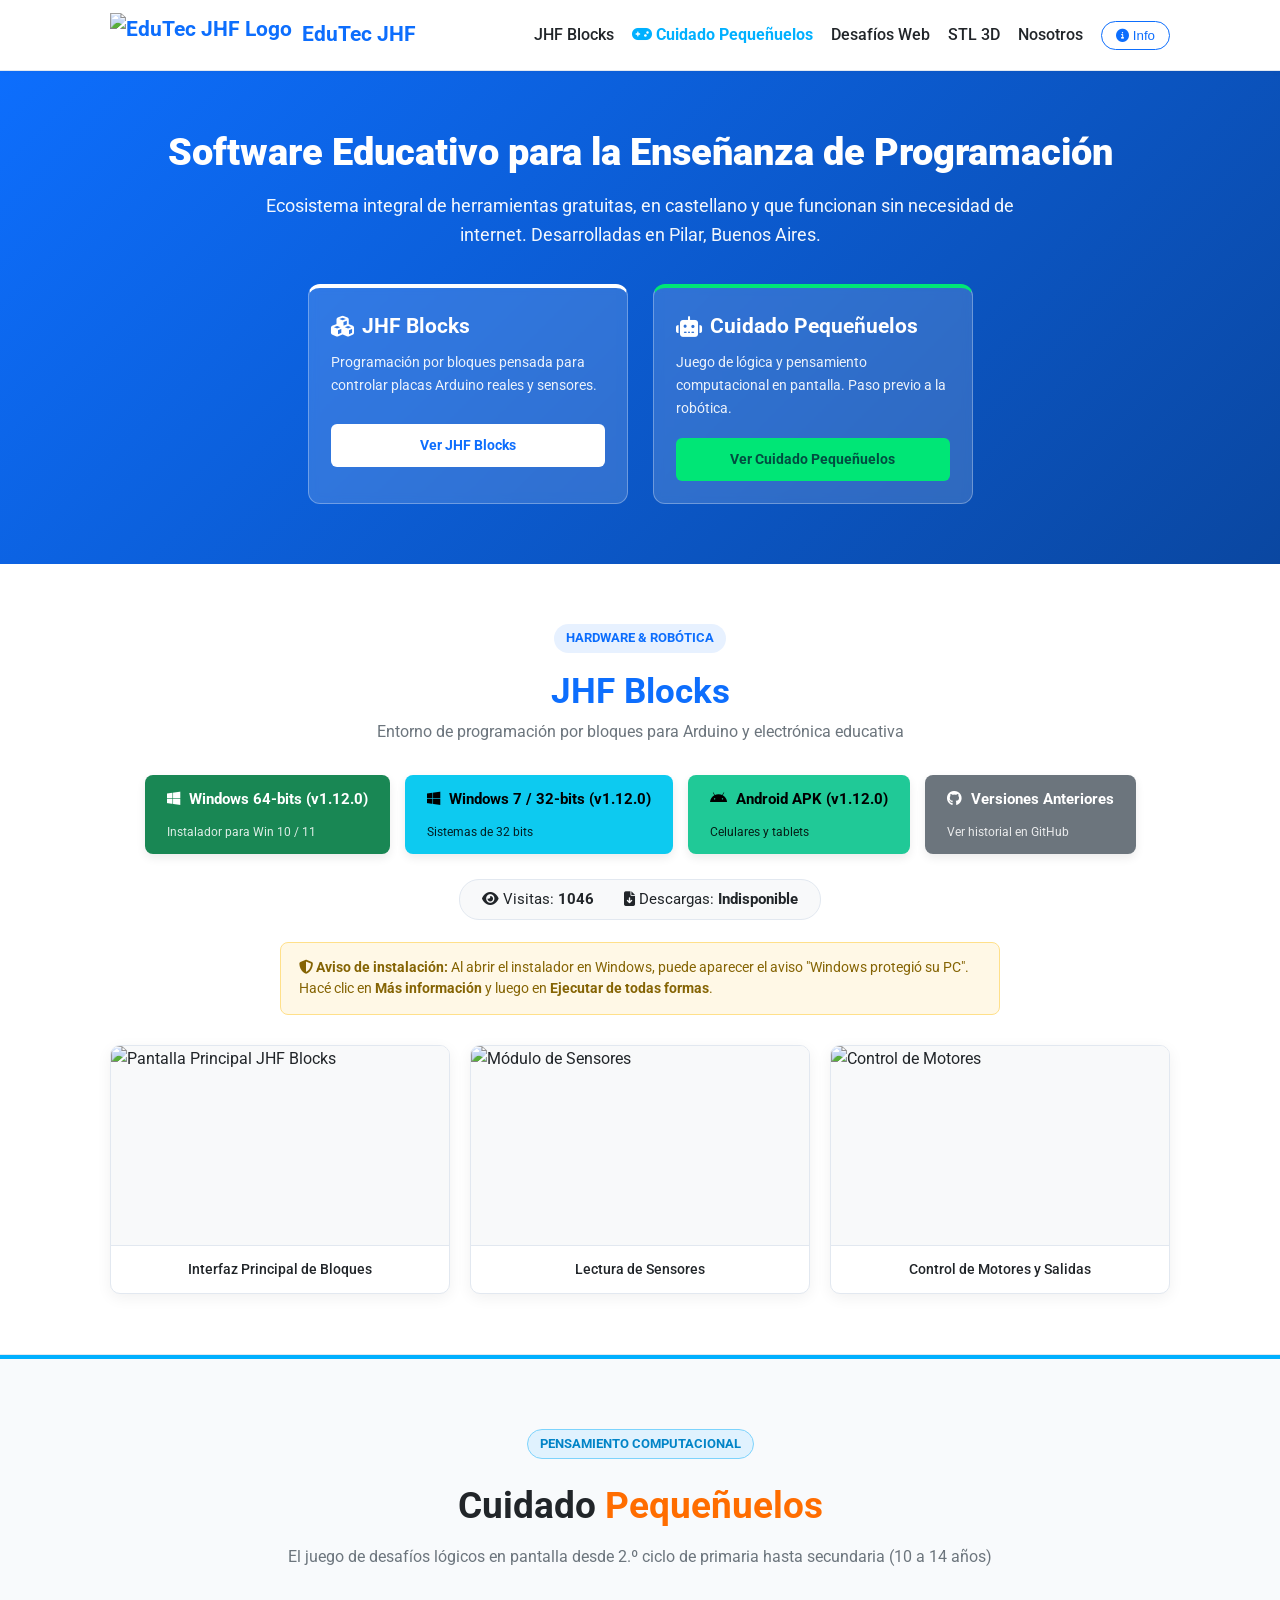
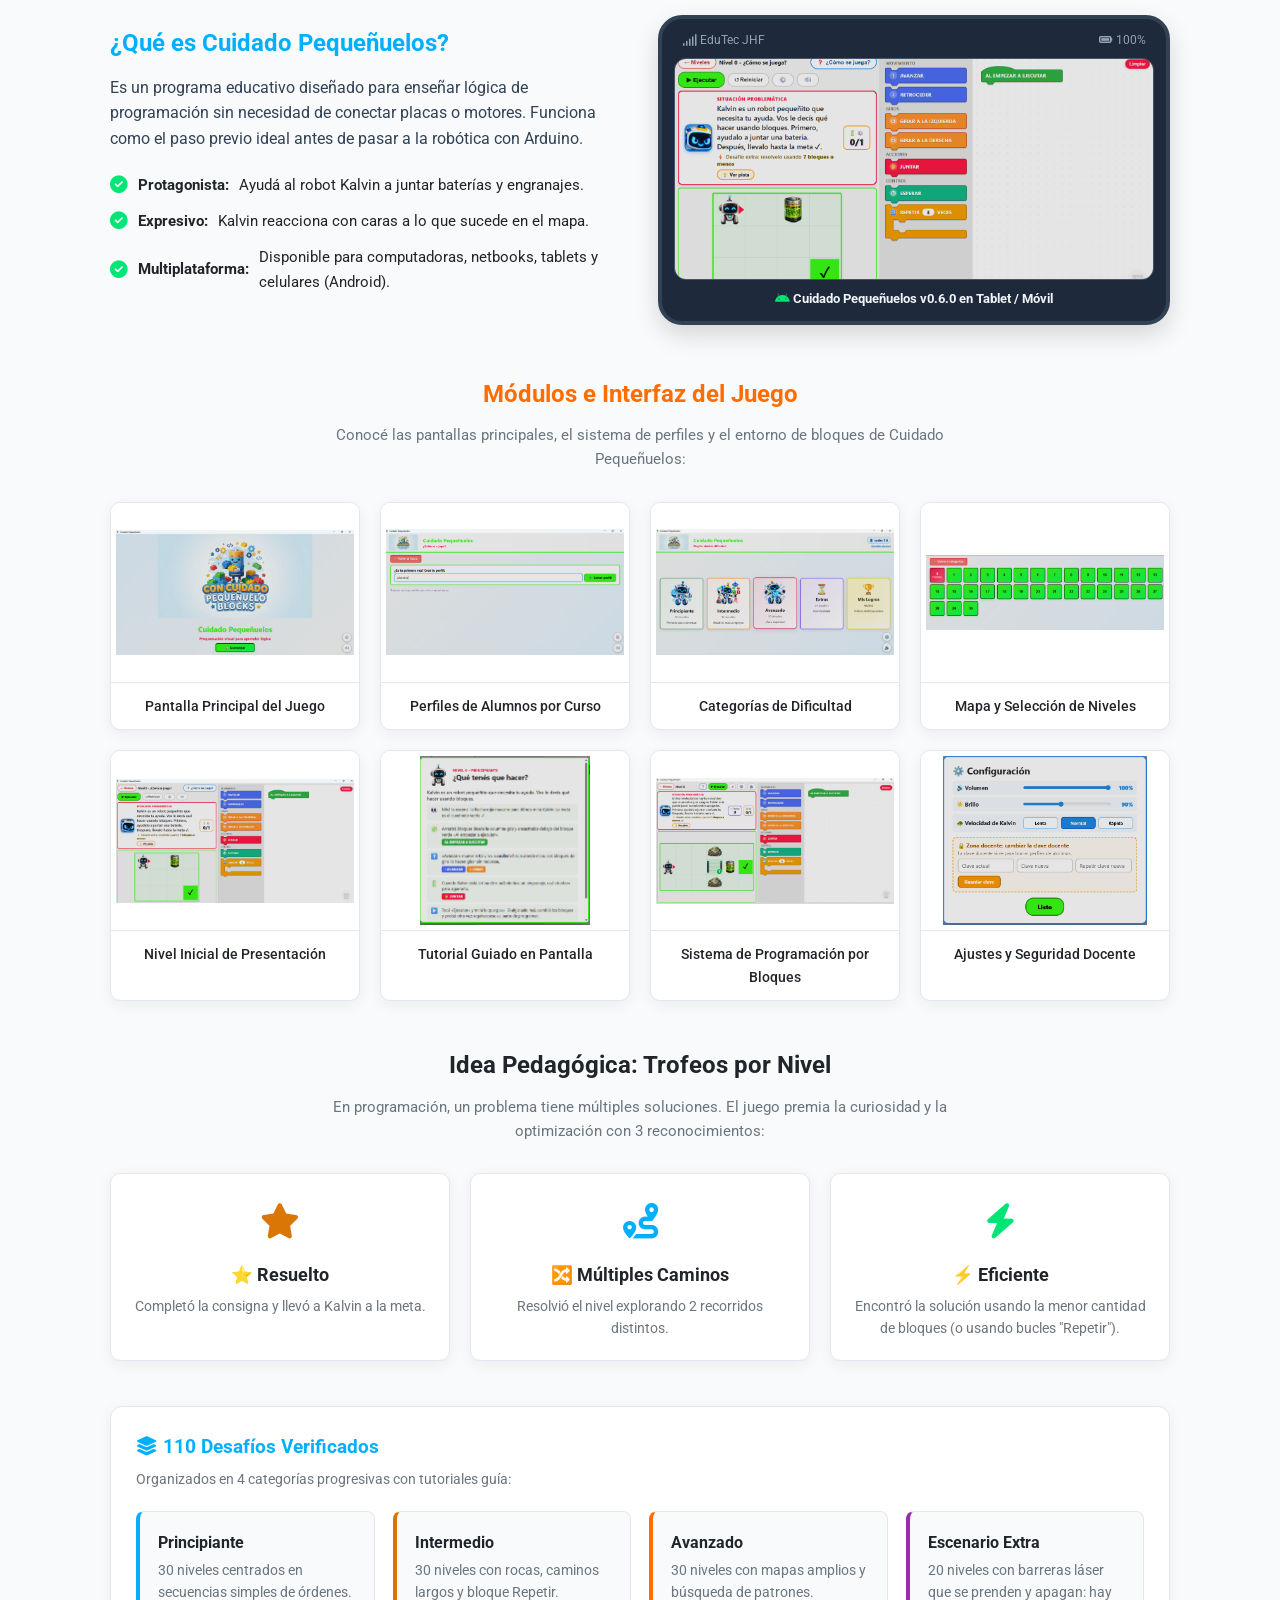
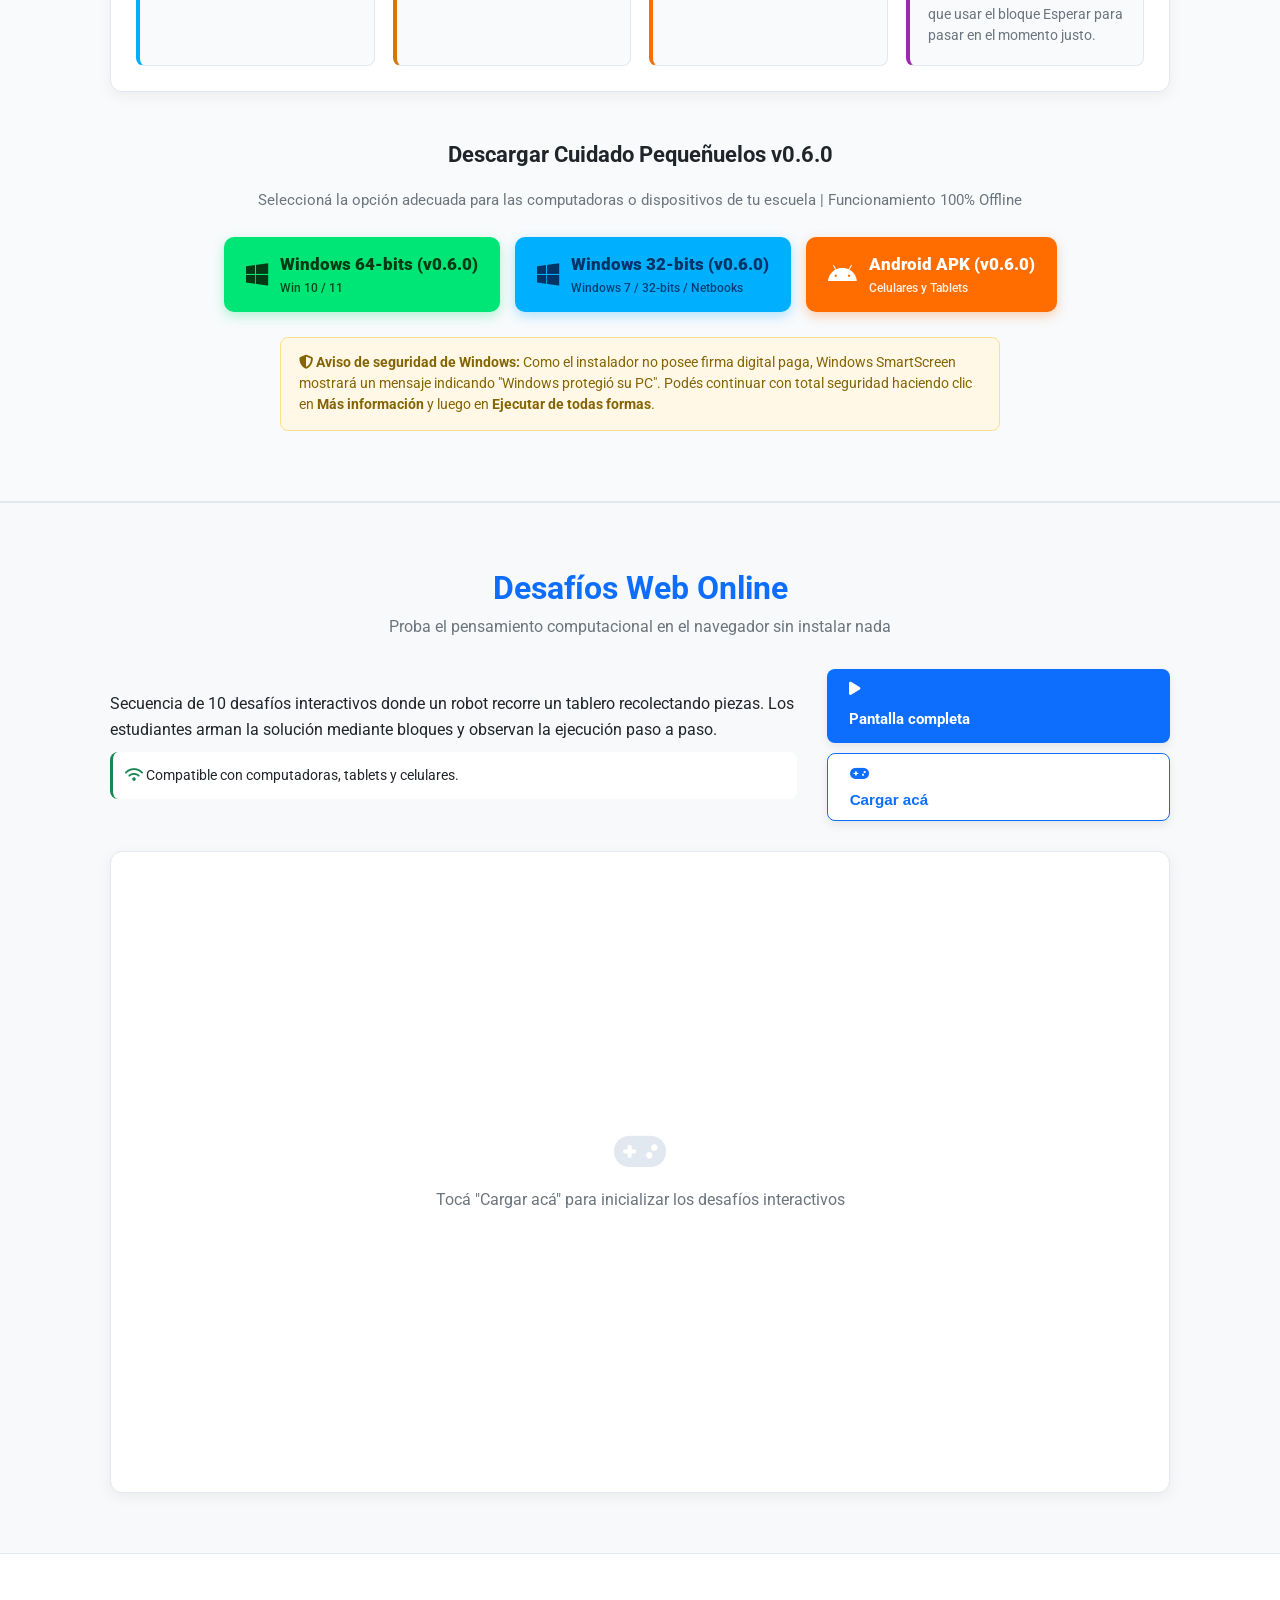
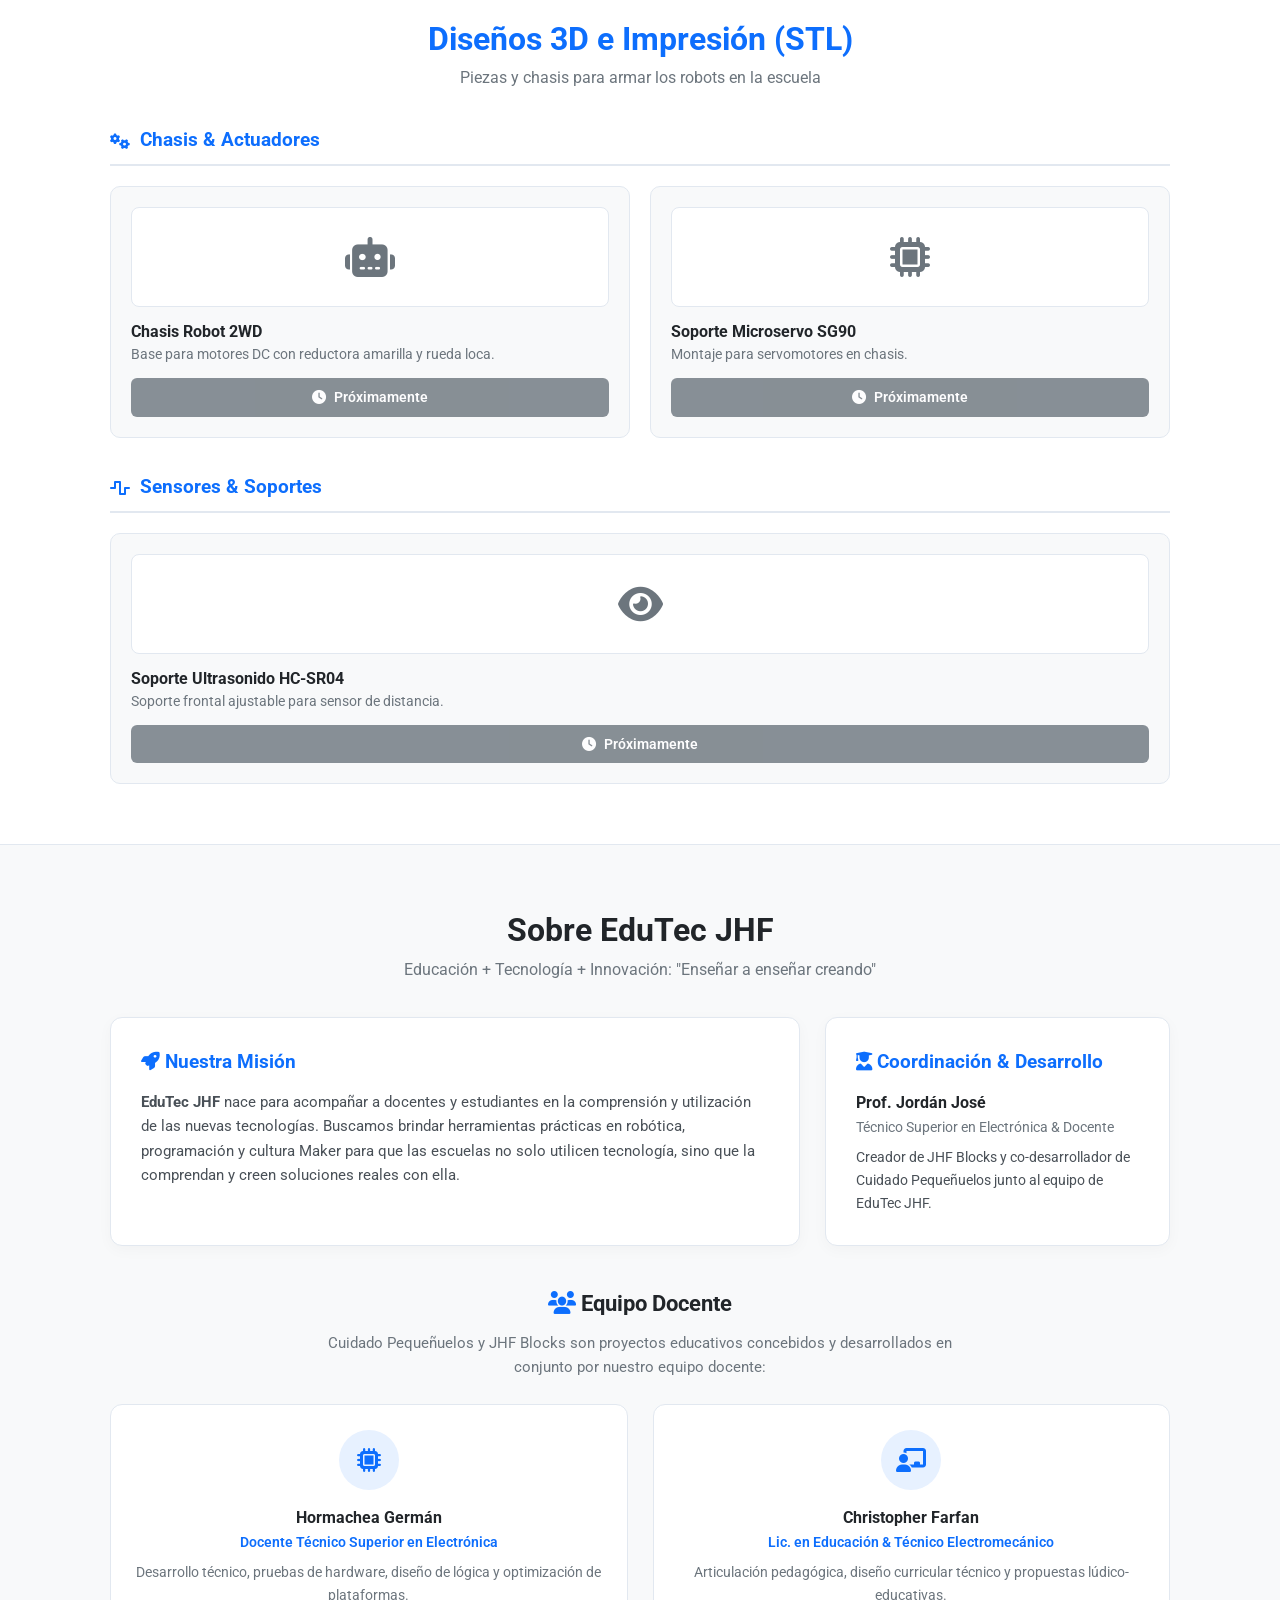
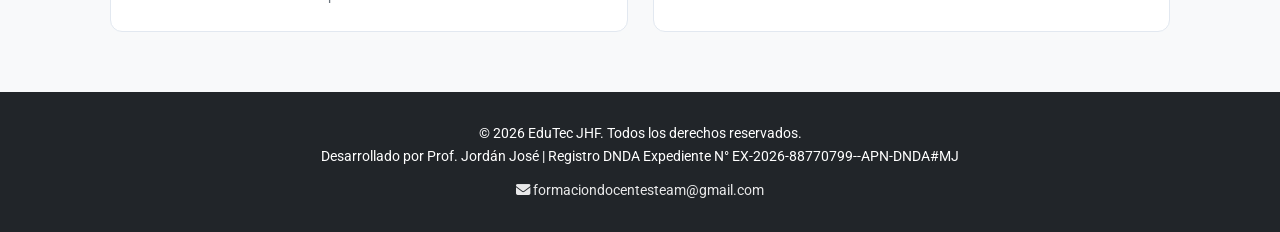
==== index.html @ d684fdf1 "index.html" ====
<!DOCTYPE html>
<html lang="es">
<head>
  <meta charset="UTF-8">
  <meta name="viewport" content="width=device-width, initial-scale=1.0">
  <title>EduTec JHF - Software Educativo | JHF Blocks & Cuidado Pequeñuelos</title>
  <meta name="description" content="Entorno de software educativo para escuelas: JHF Blocks para robótica con Arduino y Cuidado Pequeñuelos para pensamiento computacional.">

  <!-- Configuración Open Graph -->
  <meta property="og:type" content="website">
  <meta property="og:title" content="EduTec JHF - Software Educativo y Robótica">
  <meta property="og:description" content="Descargá JHF Blocks y Cuidado Pequeñuelos. Soluciones gratuitas en castellano para aprender programación y robótica sin internet.">
  <meta property="og:image" content="PANTALA_INICIO_PEQUEÑUELOS.png">
  <meta property="og:url" content="https://edutecjhf.github.io/jhf-blocks-web/">
  <meta property="og:site_name" content="EduTec JHF">
  <meta property="og:locale" content="es_AR">
  <meta name="twitter:card" content="summary_large_image">
  <link rel="icon" href="logo.png" type="image/png">
  
  <!-- FontAwesome & Google Fonts -->
  <link rel="stylesheet" href="https://cdnjs.cloudflare.com/ajax/libs/font-awesome/6.4.0/css/all.min.css">
  <link href="https://fonts.googleapis.com/css2?family=Roboto:wght@300;400;500;700;900&display=swap" rel="stylesheet">

  <style>
    /* VARIABLES & RESET GENERAL */
    :root {
      --primary: #0d6efd;
      --primary-dark: #0a58ca;
      --secondary: #6c757d;
      --success: #198754;
      --dark: #212529;
      --light: #f8f9fa;
      --white: #ffffff;
      --border: #e2e8f0;
      --shadow: 0 4px 15px rgba(0, 0, 0, 0.06);

      /* Identidad Cuidado Pequeñuelos (Paleta Flúor) */
      --cp-bg: #f8fafc;
      --cp-green-fluor: #00E676; /* Verde Flúor */
      --cp-blue-fluor: #00B0FF;  /* Azul Flúor */
      --cp-orange-fluor: #FF6D00;/* Naranja Flúor */
      --cp-purple-fluor: #9C27B0;/* Violeta/Púrpura Flúor */
      --cp-gold: #d97706;
    }

    * {
      box-sizing: border-box;
      margin: 0;
      padding: 0;
    }

    html, body {
      overflow-x: hidden;
      width: 100%;
    }

    html {
      scroll-behavior: smooth;
    }

    body {
      font-family: 'Roboto', sans-serif;
      line-height: 1.6;
      color: var(--dark);
      background-color: var(--light);
    }

    a {
      text-decoration: none;
      color: inherit;
    }

    .container {
      max-width: 1100px;
      margin: 0 auto;
      padding: 0 20px;
      width: 100%;
    }

    /* HEADER & NAVBAR RESPONSIVO */
    header {
      background-color: var(--white);
      border-bottom: 1px solid var(--border);
      position: sticky;
      top: 0;
      z-index: 1000;
      box-shadow: 0 2px 5px rgba(0,0,0,0.03);
    }

    nav {
      display: flex;
      justify-content: space-between;
      align-items: center;
      min-height: 70px;
      padding: 10px 0;
      position: relative;
    }

    .logo {
      display: flex;
      align-items: center;
      gap: 10px;
      font-size: 1.3rem;
      font-weight: 700;
      color: var(--primary);
    }

    .logo img {
      height: 44px;
      width: auto;
      object-fit: contain;
    }

    .menu-toggle {
      display: none;
      background: transparent;
      border: none;
      font-size: 1.6rem;
      color: var(--dark);
      cursor: pointer;
    }

    .nav-links {
      display: flex;
      gap: 18px;
      align-items: center;
      list-style: none;
    }

    .nav-links a {
      font-weight: 500;
      color: var(--dark);
      transition: color 0.2s;
    }

    .nav-links a:hover {
      color: var(--primary);
    }

    .btn-nav-cp {
      color: #00B0FF !important;
      font-weight: 700 !important;
    }

    .btn-about {
      background: transparent;
      border: 1px solid var(--primary);
      color: var(--primary);
      padding: 6px 14px;
      border-radius: 20px;
      cursor: pointer;
      font-weight: 500;
      transition: all 0.2s;
    }

    .btn-about:hover {
      background: var(--primary);
      color: var(--white);
    }

    @media (max-width: 850px) {
      .menu-toggle {
        display: block;
      }

      .nav-links {
        display: none;
        flex-direction: column;
        position: absolute;
        top: 100%;
        left: 0;
        width: 100%;
        background: var(--white);
        border-bottom: 1px solid var(--border);
        padding: 20px;
        gap: 15px;
        box-shadow: 0 10px 15px rgba(0,0,0,0.05);
      }

      .nav-links.active {
        display: flex;
      }
    }

    /* HERO GENERAL EDUTEC JHF */
    .hero-edutec {
      background: linear-gradient(135deg, #0d6efd 0%, #0a47a1 100%);
      color: var(--white);
      padding: 50px 0 60px 0;
      text-align: center;
    }

    .hero-edutec h1 {
      font-size: 2.4rem;
      margin-bottom: 10px;
      font-weight: 900;
    }

    .hero-edutec p.subtitle {
      font-size: 1.1rem;
      max-width: 750px;
      margin: 0 auto 35px auto;
      opacity: 0.95;
    }

    .program-cards-selector {
      display: flex;
      justify-content: center;
      gap: 25px;
      flex-wrap: wrap;
    }

    .selector-card {
      background: rgba(255, 255, 255, 0.15);
      backdrop-filter: blur(5px);
      border: 1px solid rgba(255, 255, 255, 0.3);
      border-radius: 12px;
      padding: 22px;
      width: 320px;
      max-width: 100%;
      text-align: left;
      transition: transform 0.2s, background-color 0.2s;
    }

    .selector-card:hover {
      transform: translateY(-4px);
      background: rgba(255, 255, 255, 0.22);
    }

    .selector-card.jhf {
      border-top: 4px solid var(--white);
    }

    .selector-card.cp {
      border-top: 4px solid var(--cp-green-fluor);
    }

    .selector-card h3 {
      font-size: 1.3rem;
      margin-bottom: 8px;
      display: flex;
      align-items: center;
      gap: 8px;
      color: var(--white);
    }

    .selector-card p {
      font-size: 0.9rem;
      opacity: 0.9;
      margin-bottom: 18px;
      min-height: 55px;
    }

    .btn-select {
      display: inline-block;
      width: 100%;
      text-align: center;
      padding: 10px 0;
      border-radius: 6px;
      font-weight: 700;
      font-size: 0.9rem;
    }

    .btn-select.jhf {
      background-color: var(--white);
      color: var(--primary);
    }

    .btn-select.cp {
      background-color: var(--cp-green-fluor);
      color: #004d40;
    }

    /* SECCION JHF BLOCKS */
    .section-jhf {
      padding: 60px 0;
      background: var(--white);
      border-bottom: 1px solid var(--border);
    }

    .brand-badge {
      display: inline-block;
      padding: 4px 12px;
      border-radius: 15px;
      font-size: 0.8rem;
      font-weight: 700;
      text-transform: uppercase;
      margin-bottom: 10px;
    }

    .brand-badge.jhf {
      background-color: #e7f1ff;
      color: var(--primary);
    }

    .brand-badge.cp {
      background-color: #E0F2FE;
      color: #0284C7;
      border: 1px solid #7DD3FC;
    }

    .downloads-container {
      display: flex;
      justify-content: center;
      gap: 15px;
      flex-wrap: wrap;
      margin: 25px 0;
    }

    .btn-download {
      display: inline-flex;
      align-items: flex-start;
      gap: 10px;
      padding: 12px 22px;
      border-radius: 8px;
      font-size: 0.95rem;
      font-weight: 700;
      cursor: pointer;
      box-shadow: 0 4px 10px rgba(0,0,0,0.08);
      transition: transform 0.2s, box-shadow 0.2s;
      flex-direction: column;
      text-align: left;
    }

    .btn-download:hover {
      transform: translateY(-2px);
      box-shadow: 0 6px 15px rgba(0,0,0,0.15);
    }

    .btn-installer-64 { background-color: #198754; color: var(--white); }
    .btn-installer-32 { background-color: #0dcaf0; color: #000; }
    .btn-android { background-color: #20c997; color: #000; }
    .btn-versions { background-color: #6c757d; color: var(--white); }

    .btn-download > span:first-child {
      display: inline-flex;
      align-items: center;
      gap: 9px;
    }

    .peso-archivo {
      display: block;
      font-size: 0.78rem;
      font-weight: 400;
      opacity: 0.85;
      margin-top: 1px;
    }

    .metrics-bar {
      display: flex;
      justify-content: center;
      gap: 30px;
      font-size: 0.92rem;
      background: var(--light);
      padding: 8px 22px;
      border-radius: 20px;
      width: fit-content;
      margin: 0 auto;
      border: 1px solid var(--border);
    }

    .aviso-defender {
      max-width: 720px;
      margin: 22px auto 0 auto;
      background: #fff8e6;
      border: 1px solid #ffe08a;
      color: #856404;
      border-radius: 8px;
      padding: 14px 18px;
      font-size: 0.88rem;
      line-height: 1.5;
      text-align: left;
    }

    .gallery-grid {
      display: grid;
      grid-template-columns: repeat(auto-fit, minmax(280px, 1fr));
      gap: 20px;
      margin-top: 30px;
    }

    .gallery-item {
      background: var(--white);
      border-radius: 10px;
      overflow: hidden;
      box-shadow: var(--shadow);
      border: 1px solid var(--border);
    }

    .gallery-item img {
      width: 100%;
      height: 200px;
      object-fit: contain;
      background: var(--light);
      display: block;
      border-bottom: 1px solid var(--border);
    }

    .gallery-caption {
      padding: 12px;
      font-size: 0.9rem;
      text-align: center;
      font-weight: 500;
    }

    /* SECCIÓN CUIDADO PEQUEÑUELOS */
    .section-cp {
      padding: 70px 0;
      background-color: var(--cp-bg);
      color: var(--dark);
      border-top: 4px solid var(--cp-blue-fluor);
      border-bottom: 1px solid var(--border);
    }

    .cp-header {
      text-align: center;
      margin-bottom: 45px;
    }

    .cp-header h2 {
      font-size: 2.3rem;
      color: var(--dark);
      margin: 8px 0;
    }

    .cp-header h2 span {
      color: var(--cp-orange-fluor);
    }

    .cp-intro-grid {
      display: grid;
      grid-template-columns: 1fr 1fr;
      gap: 35px;
      align-items: center;
      margin-bottom: 50px;
    }

    @media (max-width: 768px) {
      .cp-intro-grid { grid-template-columns: 1fr; }
    }

    /* MOCKUP DISPOSITIVO MÓVIL (TABLET / CELULAR) */
    .mobile-mockup-card {
      background: #1e293b;
      border: 4px solid #334155;
      border-radius: 24px;
      padding: 12px;
      box-shadow: 0 10px 25px rgba(0, 0, 0, 0.15);
      position: relative;
      overflow: hidden;
    }

    .mobile-screen-header {
      display: flex;
      justify-content: space-between;
      align-items: center;
      color: #94a3b8;
      font-size: 0.75rem;
      padding: 0 8px 8px 8px;
    }

    .mobile-screen-frame {
      border-radius: 12px;
      overflow: hidden;
      background: #fff;
      border: 1px solid #475569;
    }

    .mobile-screen-frame img {
      width: 100%;
      height: 220px;
      object-fit: cover;
      display: block;
    }

    .mobile-screen-footer {
      text-align: center;
      color: #f1f5f9;
      font-size: 0.82rem;
      font-weight: 700;
      padding-top: 8px;
    }

    .cp-features-list {
      list-style: none;
      margin: 15px 0;
    }

    .cp-features-list li {
      padding: 6px 0;
      display: flex;
      align-items: center;
      gap: 10px;
      font-size: 0.95rem;
    }

    .cp-features-list i {
      color: var(--cp-green-fluor);
      font-size: 1.1rem;
    }

    /* GALERÍA CUIDADO PEQUEÑUELOS */
    .cp-gallery-grid {
      display: grid;
      grid-template-columns: repeat(auto-fit, minmax(240px, 1fr));
      gap: 20px;
      margin: 30px 0 45px 0;
    }

    .cp-gallery-item {
      background: var(--white);
      border: 1px solid var(--border);
      border-radius: 10px;
      overflow: hidden;
      box-shadow: var(--shadow);
      transition: transform 0.2s, border-color 0.2s;
    }

    .cp-gallery-item:hover {
      transform: translateY(-4px);
      border-color: var(--cp-orange-fluor);
    }

    .cp-gallery-item img {
      width: 100%;
      height: 180px;
      object-fit: contain;
      display: block;
      background: #ffffff;
      border-bottom: 1px solid var(--border);
      padding: 5px;
    }

    .cp-gallery-caption {
      padding: 12px 15px;
      font-size: 0.88rem;
      text-align: center;
      color: var(--dark);
      font-weight: 500;
    }

    /* TROFEOS Y PEDAGOGÍA */
    .trofeos-grid {
      display: grid;
      grid-template-columns: repeat(auto-fit, minmax(240px, 1fr));
      gap: 20px;
      margin: 30px 0 45px 0;
    }

    .trofeo-card {
      background: var(--white);
      border: 1px solid var(--border);
      border-radius: 10px;
      padding: 20px;
      text-align: center;
      box-shadow: var(--shadow);
    }

    .trofeo-icon {
      font-size: 2.2rem;
      margin-bottom: 10px;
    }

    .trofeo-card.resuelto .trofeo-icon { color: var(--cp-gold); }
    .trofeo-card.caminos .trofeo-icon { color: var(--cp-blue-fluor); }
    .trofeo-card.eficiente .trofeo-icon { color: var(--cp-green-fluor); }

    .trofeo-card h4 {
      font-size: 1.1rem;
      margin-bottom: 6px;
      color: var(--dark);
    }

    .trofeo-card p {
      font-size: 0.88rem;
      color: var(--secondary);
    }

    /* CATEGORÍAS CUIDADO PEQUEÑUELOS (110 NIVELES) */
    .niveles-container {
      background: var(--white);
      border-radius: 12px;
      padding: 25px;
      margin-bottom: 45px;
      border: 1px solid var(--border);
      box-shadow: var(--shadow);
    }

    .niveles-grid {
      display: grid;
      grid-template-columns: repeat(auto-fit, minmax(200px, 1fr));
      gap: 18px;
      margin-top: 20px;
    }

    .nivel-box {
      background: #f8fafc;
      padding: 18px;
      border-radius: 8px;
      border-left: 4px solid var(--cp-blue-fluor);
      border-top: 1px solid var(--border);
      border-right: 1px solid var(--border);
      border-bottom: 1px solid var(--border);
    }

    .nivel-box.int { border-left-color: var(--cp-gold); }
    .nivel-box.ava { border-left-color: var(--cp-orange-fluor); }
    .nivel-box.ext { border-left-color: var(--cp-purple-fluor); }

    .nivel-box h5 {
      font-size: 1rem;
      margin-bottom: 5px;
      color: var(--dark);
    }

    .nivel-box p {
      font-size: 0.85rem;
      color: var(--secondary);
    }

    /* BOTONES FLÚOR DE DESCARGA PEQUEÑUELOS */
    .btn-download-cp {
      padding: 14px 22px;
      border-radius: 10px;
      font-weight: 900;
      font-size: 0.95rem;
      display: inline-flex;
      align-items: center;
      gap: 12px;
      transition: all 0.2s;
      color: #fff;
    }

    .btn-download-cp.win64 {
      background-color: var(--cp-green-fluor);
      color: #003b15;
      box-shadow: 0 4px 12px rgba(0, 230, 118, 0.3);
    }

    .btn-download-cp.win64:hover {
      transform: translateY(-2px);
      box-shadow: 0 6px 18px rgba(0, 230, 118, 0.5);
      background-color: #00c853;
    }

    .btn-download-cp.win32 {
      background-color: var(--cp-blue-fluor);
      color: #003366;
      box-shadow: 0 4px 12px rgba(0, 176, 255, 0.3);
    }

    .btn-download-cp.win32:hover {
      transform: translateY(-2px);
      box-shadow: 0 6px 18px rgba(0, 176, 255, 0.5);
      background-color: #0091ea;
    }

    .btn-download-cp.apk {
      background-color: var(--cp-orange-fluor);
      color: #ffffff;
      box-shadow: 0 4px 12px rgba(255, 109, 0, 0.3);
    }

    .btn-download-cp.apk:hover {
      transform: translateY(-2px);
      box-shadow: 0 6px 18px rgba(255, 109, 0, 0.5);
      background-color: #e65100;
    }

    /* SECCION DESAFIOS ONLINE */
    .desafios-section {
      padding: 60px 0;
      background-color: var(--light);
      border-top: 1px solid var(--border);
    }

    .desafios-intro {
      display: grid;
      grid-template-columns: 2fr 1fr;
      gap: 30px;
      align-items: center;
      margin-bottom: 30px;
    }

    @media (max-width: 768px) {
      .desafios-intro { grid-template-columns: 1fr; }
    }

    .btn-jugar { background-color: var(--primary); color: var(--white); justify-content: center; }
    .btn-cargar { background-color: var(--white); color: var(--primary); border: 1px solid var(--primary); justify-content: center; font-size: 0.95rem; }

    .juego-caja {
      background: var(--white);
      border: 1px solid var(--border);
      border-radius: 12px;
      overflow: hidden;
      box-shadow: var(--shadow);
    }

    .juego-caja iframe {
      display: block;
      width: 100%;
      height: 640px;
      border: none;
    }

    .juego-tapa {
      display: flex;
      flex-direction: column;
      align-items: center;
      justify-content: center;
      height: 640px;
      color: var(--secondary);
      gap: 14px;
      text-align: center;
      padding: 0 20px;
    }

    .juego-tapa i { font-size: 2.6rem; color: var(--border); }

    /* SECCION ROBOTS & STLs */
    .robots-stl-section {
      padding: 60px 0;
      background-color: var(--white);
      border-top: 1px solid var(--border);
    }

    .categoria-bloques-header {
      display: flex;
      align-items: center;
      gap: 10px;
      margin: 35px 0 20px 0;
      padding-bottom: 8px;
      border-bottom: 2px solid var(--border);
      color: var(--primary);
    }

    .stl-grid {
      display: grid;
      grid-template-columns: repeat(auto-fit, minmax(250px, 1fr));
      gap: 20px;
    }

    .stl-card {
      background: var(--light);
      border-radius: 10px;
      border: 1px solid var(--border);
      padding: 20px;
      display: flex;
      flex-direction: column;
      justify-content: space-between;
    }

    .stl-preview {
      height: 100px;
      background: var(--white);
      border-radius: 8px;
      display: flex;
      align-items: center;
      justify-content: center;
      margin-bottom: 12px;
      border: 1px solid var(--border);
      color: var(--secondary);
    }

    .stl-preview i { font-size: 2.5rem; }

    .btn-stl {
      background-color: var(--secondary);
      color: var(--white);
      display: inline-flex;
      align-items: center;
      justify-content: center;
      gap: 8px;
      padding: 8px 14px;
      border-radius: 6px;
      font-size: 0.88rem;
      font-weight: 600;
      cursor: not-allowed;
      opacity: 0.8;
    }

    /* QUIENES SOMOS */
    .quienes-somos-section {
      padding: 60px 0;
      background-color: var(--light);
      border-top: 1px solid var(--border);
    }

    .quienes-somos-grid {
      display: grid;
      grid-template-columns: 2fr 1fr;
      gap: 25px;
      margin-bottom: 40px;
    }

    @media (max-width: 768px) {
      .quienes-somos-grid { grid-template-columns: 1fr; }
    }

    .card-about {
      background: var(--white);
      border-radius: 12px;
      padding: 30px;
      box-shadow: 0 4px 15px rgba(0, 0, 0, 0.03);
      border: 1px solid var(--border);
    }

    .team-grid {
      display: grid;
      grid-template-columns: repeat(auto-fit, minmax(280px, 1fr));
      gap: 25px;
    }

    .team-card {
      background: var(--white);
      padding: 25px;
      border-radius: 12px;
      border: 1px solid var(--border);
      text-align: center;
    }

    .team-icon {
      width: 60px;
      height: 60px;
      background: #e7f1ff;
      color: var(--primary);
      border-radius: 50%;
      display: flex;
      align-items: center;
      justify-content: center;
      margin: 0 auto 15px auto;
      font-size: 1.5rem;
    }

    /* FOOTER */
    footer {
      background-color: var(--dark);
      color: var(--white);
      padding: 30px 0;
      text-align: center;
      font-size: 0.9rem;
    }

    /* MODAL ACERCA DE */
    .modal-overlay {
      position: fixed;
      top: 0;
      left: 0;
      width: 100%;
      height: 100%;
      background: rgba(0, 0, 0, 0.6);
      display: none;
      justify-content: center;
      align-items: center;
      z-index: 2000;
    }

    .modal-overlay.active { display: flex; }

    .modal-content {
      background: var(--white);
      padding: 30px;
      border-radius: 12px;
      max-width: 500px;
      width: 90%;
      position: relative;
    }

    .modal-close {
      position: absolute;
      top: 15px;
      right: 15px;
      background: transparent;
      border: none;
      font-size: 1.3rem;
      cursor: pointer;
    }
  </style>
</head>
<body>

  <!-- NAVEGACIÓN -->
  <header>
    <div class="container">
      <nav>
        <div class="logo">
          <img src="logo.png" alt="EduTec JHF Logo">
          <span>EduTec JHF</span>
        </div>
        <button class="menu-toggle" id="menuToggle" aria-label="Abrir Menú">
          <i class="fas fa-bars"></i>
        </button>
        <ul class="nav-links" id="navLinks">
          <li><a href="#jhf-blocks">JHF Blocks</a></li>
          <li><a href="#cuidado-pequenuelos" class="btn-nav-cp"><i class="fas fa-gamepad"></i> Cuidado Pequeñuelos</a></li>
          <li><a href="#desafios">Desafíos Web</a></li>
          <li><a href="#robots-stl">STL 3D</a></li>
          <li><a href="#quienes-somos">Nosotros</a></li>
          <li><button class="btn-about" id="openModalBtn"><i class="fas fa-info-circle"></i> Info</button></li>
        </ul>
      </nav>
    </div>
  </header>

  <!-- HERO GENERAL EDUTEC JHF -->
  <section class="hero-edutec">
    <div class="container">
      <h1>Software Educativo para la Enseñanza de Programación</h1>
      <p class="subtitle">Ecosistema integral de herramientas gratuitas, en castellano y que funcionan sin necesidad de internet. Desarrolladas en Pilar, Buenos Aires.</p>

      <div class="program-cards-selector">
        <!-- Tarjeta JHF Blocks -->
        <div class="selector-card jhf">
          <h3><i class="fas fa-cubes"></i> JHF Blocks</h3>
          <p>Programación por bloques pensada para controlar placas Arduino reales y sensores.</p>
          <a href="#jhf-blocks" class="btn-select jhf">Ver JHF Blocks</a>
        </div>

        <!-- Tarjeta Cuidado Pequeñuelos -->
        <div class="selector-card cp">
          <h3><i class="fas fa-robot"></i> Cuidado Pequeñuelos</h3>
          <p>Juego de lógica y pensamiento computacional en pantalla. Paso previo a la robótica.</p>
          <a href="#cuidado-pequenuelos" class="btn-select cp">Ver Cuidado Pequeñuelos</a>
        </div>
      </div>
    </div>
  </section>

  <!-- SECCIÓN 1: JHF BLOCKS -->
  <section id="jhf-blocks" class="section-jhf">
    <div class="container">
      <div style="text-align: center; margin-bottom: 30px;">
        <span class="brand-badge jhf">Hardware & Robótica</span>
        <h2 style="font-size: 2.2rem; color: var(--primary);">JHF Blocks</h2>
        <p style="color: var(--secondary);">Entorno de programación por bloques para Arduino y electrónica educativa</p>
      </div>

      <div class="downloads-container">
        <!-- Windows 64-bits -->
        <a href="https://github.com/EDUTECJHf/jhf-blocks-web/releases/download/v1.5.2/JHF-Blocks-Instalador-1.12.0.exe" 
           class="btn-download btn-installer-64" id="installer64Btn" download>
          <span><i class="fab fa-windows"></i> Windows 64-bits (v1.12.0)</span>
          <span class="peso-archivo">Instalador para Win 10 / 11</span>
        </a>

        <!-- Windows 32-bits / Win 7 -->
        <a href="https://github.com/EDUTECJHf/jhf-blocks-web/releases/download/v1.5.2/JHF-Blocks-Instalador-Win7-32bits-1.12.0.exe" 
           class="btn-download btn-installer-32" id="installer32Btn" download>
          <span><i class="fab fa-windows"></i> Windows 7 / 32-bits (v1.12.0)</span>
          <span class="peso-archivo">Sistemas de 32 bits</span>
        </a>

        <!-- APK Android -->
        <a href="https://github.com/EDUTECJHf/jhf-blocks-web/releases/download/v1.5.2/JHF-Blocks.apk" 
           class="btn-download btn-android" id="androidBtn" download>
          <span><i class="fab fa-android"></i> Android APK (v1.12.0)</span>
          <span class="peso-archivo">Celulares y tablets</span>
        </a>

        <!-- Versiones Anteriores en GitHub -->
        <a href="https://github.com/EDUTECJHf/jhf-blocks-web/releases" 
           target="_blank" rel="noopener noreferrer" class="btn-download btn-versions">
          <span><i class="fab fa-github"></i> Versiones Anteriores</span>
          <span class="peso-archivo">Ver historial en GitHub</span>
        </a>
      </div>

      <!-- Métricas -->
      <div class="metrics-bar">
        <span><i class="fas fa-eye"></i> Visitas: <strong id="visitsCount">...</strong></span>
        <span><i class="fas fa-file-download"></i> Descargas: <strong id="downloadsCount">...</strong></span>
      </div>

      <!-- Aviso SmartScreen JHF -->
      <div class="aviso-defender">
        <i class="fas fa-shield-halved"></i>
        <strong>Aviso de instalación:</strong> Al abrir el instalador en Windows, puede aparecer el aviso "Windows protegió su PC". Hacé clic en <strong>Más información</strong> y luego en <strong>Ejecutar de todas formas</strong>.
      </div>

      <!-- Galería JHF -->
      <div class="gallery-grid">
        <div class="gallery-item">
          <img src="pantalla-inicio.png" alt="Pantalla Principal JHF Blocks">
          <div class="gallery-caption">Interfaz Principal de Bloques</div>
        </div>
        <div class="gallery-item">
          <img src="captura-sensores.png" alt="Módulo de Sensores">
          <div class="gallery-caption">Lectura de Sensores</div>
        </div>
        <div class="gallery-item">
          <img src="captura-motores.png" alt="Control de Motores">
          <div class="gallery-caption">Control de Motores y Salidas</div>
        </div>
      </div>
    </div>
  </section>

  <!-- SECCIÓN 2: CUIDADO PEQUEÑUELOS -->
  <section id="cuidado-pequenuelos" class="section-cp">
    <div class="container">
      <div class="cp-header">
        <span class="brand-badge cp">Pensamiento Computacional</span>
        <h2>Cuidado <span>Pequeñuelos</span></h2>
        <p style="color: var(--secondary);">El juego de desafíos lógicos en pantalla desde 2.º ciclo de primaria hasta secundaria (10 a 14 años)</p>
      </div>

      <div class="cp-intro-grid">
        <div>
          <h3 style="font-size: 1.5rem; margin-bottom: 12px; color: var(--cp-blue-fluor);">¿Qué es Cuidado Pequeñuelos?</h3>
          <p style="margin-bottom: 15px; color: #334155;">
            Es un programa educativo diseñado para enseñar lógica de programación sin necesidad de conectar placas o motores. Funciona como el paso previo ideal antes de pasar a la robótica con Arduino.
          </p>
          <ul class="cp-features-list">
            <li><i class="fas fa-check-circle"></i> <strong>Protagonista:</strong> Ayudá al robot Kalvin a juntar baterías y engranajes.</li>
            <li><i class="fas fa-check-circle"></i> <strong>Expresivo:</strong> Kalvin reacciona con caras a lo que sucede en el mapa.</li>
            <li><i class="fas fa-check-circle"></i> <strong>Multiplataforma:</strong> Disponible para computadoras, netbooks, tablets y celulares (Android).</li>
          </ul>
        </div>

        <!-- MOCKUP CELULAR / TABLET CON EL NIVEL INICIAL DE PRESENTACIÓN -->
        <div class="mobile-mockup-card">
          <div class="mobile-screen-header">
            <span><i class="fas fa-signal"></i> EduTec JHF</span>
            <span><i class="fas fa-battery-full"></i> 100%</span>
          </div>
          <div class="mobile-screen-frame">
            <img src="NIVEL_0_CUIDADO_PEQUEÑUELO.png" alt="Cuidado Pequeñuelos corriendo en Celular y Tablet">
          </div>
          <div class="mobile-screen-footer">
            <i class="fab fa-android" style="color: var(--cp-green-fluor);"></i> Cuidado Pequeñuelos v0.6.0 en Tablet / Móvil
          </div>
        </div>
      </div>

      <!-- GALERÍA DE CAPTURAS DE PANTALLA DE CUIDADO PEQUEÑUELOS -->
      <h3 style="text-align: center; font-size: 1.5rem; margin-bottom: 10px; color: var(--cp-orange-fluor);">Módulos e Interfaz del Juego</h3>
      <p style="text-align: center; color: var(--secondary); max-width: 650px; margin: 0 auto 20px auto; font-size: 0.95rem;">
        Conocé las pantallas principales, el sistema de perfiles y el entorno de bloques de Cuidado Pequeñuelos:
      </p>

      <div class="cp-gallery-grid">
        <div class="cp-gallery-item">
          <img src="PANTALA_INICIO_PEQUEÑUELOS.png" alt="Pantalla de Inicio Cuidado Pequeñuelos">
          <div class="cp-gallery-caption">Pantalla Principal del Juego</div>
        </div>

        <div class="cp-gallery-item">
          <img src="CREAR_PERFILES.png" alt="Gestión de Perfiles de Alumnos">
          <div class="cp-gallery-caption">Perfiles de Alumnos por Curso</div>
        </div>

        <div class="cp-gallery-item">
          <img src="PRINCIPIANTE_INTERMEDIO_AVANZADO.png" alt="Selección de Dificultad">
          <div class="cp-gallery-caption">Categorías de Dificultad</div>
        </div>

        <div class="cp-gallery-item">
          <img src="NIVELES_CUIDADO_PEQUEÑUELO.png" alt="Mapa de Niveles">
          <div class="cp-gallery-caption">Mapa y Selección de Niveles</div>
        </div>

        <div class="cp-gallery-item">
          <img src="NIVEL_0_CUIDADO_PEQUEÑUELO.png" alt="Nivel Tutorial Kalvin">
          <div class="cp-gallery-caption">Nivel Inicial de Presentación</div>
        </div>

        <div class="cp-gallery-item">
          <img src="TUTORIAL_CUIDADO_PEQUEÑUELO.png" alt="Guía Tutorial Paso a Paso">
          <div class="cp-gallery-caption">Tutorial Guiado en Pantalla</div>
        </div>

        <div class="cp-gallery-item">
          <img src="SISTEMA_BLOQUES.png" alt="Entorno de Programación por Bloques">
          <div class="cp-gallery-caption">Sistema de Programación por Bloques</div>
        </div>

        <div class="cp-gallery-item">
          <img src="MENU_CONFIGURACIONES.png" alt="Menú de Ajustes y Clave Docente">
          <div class="cp-gallery-caption">Ajustes y Seguridad Docente</div>
        </div>
      </div>

      <!-- IDEA PEDAGÓGICA Y TROFEOS -->
      <h3 style="text-align: center; font-size: 1.5rem; margin-bottom: 10px; color: var(--dark);">Idea Pedagógica: Trofeos por Nivel</h3>
      <p style="text-align: center; color: var(--secondary); max-width: 650px; margin: 0 auto 25px auto; font-size: 0.95rem;">
        En programación, un problema tiene múltiples soluciones. El juego premia la curiosidad y la optimización con 3 reconocimientos:
      </p>

      <div class="trofeos-grid">
        <div class="trofeo-card resuelto">
          <div class="trofeo-icon"><i class="fas fa-star"></i></div>
          <h4>⭐ Resuelto</h4>
          <p>Completó la consigna y llevó a Kalvin a la meta.</p>
        </div>

        <div class="trofeo-card caminos">
          <div class="trofeo-icon"><i class="fas fa-route"></i></div>
          <h4>🔀 Múltiples Caminos</h4>
          <p>Resolvió el nivel explorando 2 recorridos distintos.</p>
        </div>

        <div class="trofeo-card eficiente">
          <div class="trofeo-icon"><i class="fas fa-bolt"></i></div>
          <h4>⚡ Eficiente</h4>
          <p>Encontró la solución usando la menor cantidad de bloques (o usando bucles "Repetir").</p>
        </div>
      </div>

      <!-- NIVELES Y CONTENIDO (110 NIVELES EN TOTAL) -->
      <div class="niveles-container">
        <h4 style="font-size: 1.2rem; margin-bottom: 5px; color: var(--cp-blue-fluor);"><i class="fas fa-layer-group"></i> 110 Desafíos Verificados</h4>
        <p style="font-size: 0.9rem; color: var(--secondary);">Organizados en 4 categorías progresivas con tutoriales guía:</p>

        <div class="niveles-grid">
          <div class="nivel-box">
            <h5>Principiante</h5>
            <p>30 niveles centrados en secuencias simples de órdenes.</p>
          </div>
          <div class="nivel-box int">
            <h5>Intermedio</h5>
            <p>30 niveles con rocas, caminos largos y bloque Repetir.</p>
          </div>
          <div class="nivel-box ava">
            <h5>Avanzado</h5>
            <p>30 niveles con mapas amplios y búsqueda de patrones.</p>
          </div>
          <div class="nivel-box ext">
            <h5>Escenario Extra</h5>
            <p>20 niveles con barreras láser que se prenden y apagan: hay que usar el bloque Esperar para pasar en el momento justo.</p>
          </div>
        </div>
      </div>

      <!-- FUNCIONES PARA EL AULA & DESCARGA v0.6.0 -->
      <div style="text-align: center; margin-top: 40px;">
        <h3 style="font-size: 1.4rem; margin-bottom: 15px; color: var(--dark);">Descargar Cuidado Pequeñuelos v0.6.0</h3>
        <p style="font-size: 0.95rem; color: var(--secondary); margin-bottom: 25px;">Seleccioná la opción adecuada para las computadoras o dispositivos de tu escuela | Funcionamiento 100% Offline</p>

        <!-- BOTONES DE DESCARGA PEQUEÑUELOS (TEXTO DE NETBOOKS EN 32 BITS) -->
        <div class="downloads-container">
          <!-- Windows 64-bits v0.6.0 -->
          <a href="https://github.com/EDUTECJHf/jhf-blocks-web/releases/download/v1.5.2/CuidadoPequenuelos-Instalador-0.6.0.exe" 
             class="btn-download-cp win64" download>
            <i class="fab fa-windows" style="font-size: 1.6rem;"></i>
            <span style="text-align: left;">
              <span style="display: block; font-size: 1.05rem; font-weight: 900;">Windows 64-bits (v0.6.0)</span>
              <span style="display: block; font-size: 0.78rem; font-weight: 500; opacity: 0.9;">Win 10 / 11</span>
            </span>
          </a>

          <!-- Windows 32-bits v0.6.0 -->
          <a href="https://github.com/EDUTECJHf/jhf-blocks-web/releases/download/v1.5.2/CuidadoPequenuelos-Instalador-Win7-32bits-0.6.0.exe" 
             class="btn-download-cp win32" download>
            <i class="fab fa-windows" style="font-size: 1.6rem;"></i>
            <span style="text-align: left;">
              <span style="display: block; font-size: 1.05rem; font-weight: 900;">Windows 32-bits (v0.6.0)</span>
              <span style="display: block; font-size: 0.78rem; font-weight: 500; opacity: 0.9;">Windows 7 / 32-bits / Netbooks</span>
            </span>
          </a>

          <!-- Android APK v0.6.0 -->
          <a href="https://github.com/EDUTECJHf/jhf-blocks-web/releases/download/v1.5.2/CuidadoPequenuelos-0.6.0.apk" 
             class="btn-download-cp apk" download>
            <i class="fab fa-android" style="font-size: 1.6rem;"></i>
            <span style="text-align: left;">
              <span style="display: block; font-size: 1.05rem; font-weight: 900;">Android APK (v0.6.0)</span>
              <span style="display: block; font-size: 0.78rem; font-weight: 500; opacity: 0.9;">Celulares y Tablets</span>
            </span>
          </a>
        </div>

        <!-- Aviso Defender Cuidado Pequeñuelos -->
        <div class="aviso-defender" style="margin-top: 25px;">
          <i class="fas fa-shield-halved"></i>
          <strong>Aviso de seguridad de Windows:</strong> Como el instalador no posee firma digital paga, Windows SmartScreen mostrará un mensaje indicando "Windows protegió su PC". Podés continuar con total seguridad haciendo clic en <strong>Más información</strong> y luego en <strong>Ejecutar de todas formas</strong>.
        </div>
      </div>
    </div>
  </section>

  <!-- SECCIÓN 3: DESAFÍOS INTERACTIVOS (SIMULADOR ONLINE) -->
  <section id="desafios" class="desafios-section">
    <div class="container">
      <div class="section-title" style="text-align: center; margin-bottom: 30px;">
        <h2 style="font-size: 2rem; color: var(--primary);">Desafíos Web Online</h2>
        <p style="color: var(--secondary);">Proba el pensamiento computacional en el navegador sin instalar nada</p>
      </div>

      <div class="desafios-intro">
        <div class="desafios-texto">
          <p>
            Secuencia de 10 desafíos interactivos donde un robot recorre un tablero recolectando piezas. Los estudiantes arman la solución mediante bloques y observan la ejecución paso a paso.
          </p>
          <p class="desafios-nota" style="background: var(--white); padding: 12px; border-radius: 8px; border-left: 3px solid var(--success); font-size: 0.9rem; margin-top: 10px;">
            <i class="fas fa-wifi" style="color: var(--success);"></i> Compatible con computadoras, tablets y celulares.
          </p>
        </div>

        <div class="desafios-acciones" style="display: flex; flex-direction: column; gap: 10px;">
          <a href="desafios/" target="_blank" class="btn-download btn-jugar">
            <i class="fas fa-play"></i> Pantalla completa
          </a>
          <button type="button" class="btn-download btn-cargar" id="cargarJuegoBtn">
            <i class="fas fa-gamepad"></i> Cargar acá
          </button>
        </div>
      </div>

      <div class="juego-caja" id="juegoCaja">
        <div class="juego-tapa" id="juegoTapa">
          <i class="fas fa-gamepad"></i>
          <p>Tocá "Cargar acá" para inicializar los desafíos interactivos</p>
        </div>
      </div>
    </div>
  </section>

  <!-- SECCIÓN 4: ROBOTS & ARCHIVOS STL -->
  <section id="robots-stl" class="robots-stl-section">
    <div class="container">
      <div style="text-align: center; margin-bottom: 30px;">
        <h2 style="font-size: 2rem; color: var(--primary);">Diseños 3D e Impresión (STL)</h2>
        <p style="color: var(--secondary);">Piezas y chasis para armar los robots en la escuela</p>
      </div>

      <!-- Categoria Motores -->
      <div class="categoria-bloques-header">
        <i class="fas fa-cogs"></i>
        <h3>Chasis & Actuadores</h3>
      </div>
      <div class="stl-grid">
        <div class="stl-card">
          <div class="stl-preview"><i class="fas fa-robot"></i></div>
          <h4>Chasis Robot 2WD</h4>
          <p style="font-size: 0.85rem; color: var(--secondary); margin-bottom: 12px;">Base para motores DC con reductora amarilla y rueda loca.</p>
          <span class="btn-stl"><i class="fas fa-clock"></i> Próximamente</span>
        </div>
        <div class="stl-card">
          <div class="stl-preview"><i class="fas fa-microchip"></i></div>
          <h4>Soporte Microservo SG90</h4>
          <p style="font-size: 0.85rem; color: var(--secondary); margin-bottom: 12px;">Montaje para servomotores en chasis.</p>
          <span class="btn-stl"><i class="fas fa-clock"></i> Próximamente</span>
        </div>
      </div>

      <!-- Categoria Sensores -->
      <div class="categoria-bloques-header">
        <i class="fas fa-wave-square"></i>
        <h3>Sensores & Soportes</h3>
      </div>
      <div class="stl-grid">
        <div class="stl-card">
          <div class="stl-preview"><i class="fas fa-eye"></i></div>
          <h4>Soporte Ultrasonido HC-SR04</h4>
          <p style="font-size: 0.85rem; color: var(--secondary); margin-bottom: 12px;">Soporte frontal ajustable para sensor de distancia.</p>
          <span class="btn-stl"><i class="fas fa-clock"></i> Próximamente</span>
        </div>
      </div>
    </div>
  </section>

  <!-- SECCIÓN 5: QUIÉNES SOMOS -->
  <section id="quienes-somos" class="quienes-somos-section">
    <div class="container">
      <div style="text-align: center; margin-bottom: 35px;">
        <h2 style="font-size: 2rem; color: var(--dark);">Sobre EduTec JHF</h2>
        <p style="color: var(--secondary);">Educación + Tecnología + Innovación: "Enseñar a enseñar creando"</p>
      </div>

      <div class="quienes-somos-grid">
        <div class="card-about">
          <h3 style="color: var(--primary); margin-bottom: 12px;"><i class="fas fa-rocket"></i> Nuestra Misión</h3>
          <p style="font-size: 0.95rem; color: #495057;">
            <strong>EduTec JHF</strong> nace para acompañar a docentes y estudiantes en la comprensión y utilización de las nuevas tecnologías. Buscamos brindar herramientas prácticas en robótica, programación y cultura Maker para que las escuelas no solo utilicen tecnología, sino que la comprendan y creen soluciones reales con ella.
          </p>
        </div>

        <div class="card-about">
          <h3 style="color: var(--primary); margin-bottom: 12px;"><i class="fas fa-user-graduate"></i> Coordinación & Desarrollo</h3>
          <p><strong>Prof. Jordán José</strong></p>
          <p style="font-size: 0.88rem; color: var(--secondary); margin-bottom: 8px;">Técnico Superior en Electrónica & Docente</p>
          <p style="font-size: 0.9rem; color: #495057;">
            Creador de JHF Blocks y co-desarrollador de Cuidado Pequeñuelos junto al equipo de EduTec JHF.
          </p>
        </div>
      </div>

      <div class="team-section">
        <h3 style="text-align: center; margin-bottom: 25px; font-size: 1.4rem;"><i class="fas fa-users" style="color: var(--primary);"></i> Equipo Docente</h3>
        <p style="text-align: center; color: var(--secondary); max-width: 650px; margin: -15px auto 25px auto; font-size: 0.92rem;">
          Cuidado Pequeñuelos y JHF Blocks son proyectos educativos concebidos y desarrollados en conjunto por nuestro equipo docente:
        </p>

        <div class="team-grid">
          <div class="team-card">
            <div class="team-icon"><i class="fas fa-microchip"></i></div>
            <h4>Hormachea Germán</h4>
            <span style="color: var(--primary); font-weight: 600; font-size: 0.88rem; display: block; margin-bottom: 8px;">Docente Técnico Superior en Electrónica</span>
            <p style="font-size: 0.88rem; color: var(--secondary);">Desarrollo técnico, pruebas de hardware, diseño de lógica y optimización de plataformas.</p>
          </div>

          <div class="team-card">
            <div class="team-icon"><i class="fas fa-chalkboard-teacher"></i></div>
            <h4>Christopher Farfan</h4>
            <span style="color: var(--primary); font-weight: 600; font-size: 0.88rem; display: block; margin-bottom: 8px;">Lic. en Educación & Técnico Electromecánico</span>
            <p style="font-size: 0.88rem; color: var(--secondary);">Articulación pedagógica, diseño curricular técnico y propuestas lúdico-educativas.</p>
          </div>
        </div>
      </div>
    </div>
  </section>

  <!-- FOOTER -->
  <footer>
    <div class="container">
      <p>&copy; 2026 EduTec JHF. Todos los derechos reservados.</p>
      <p>Desarrollado por Prof. Jordán José | Registro DNDA Expediente N° EX-2026-88770799--APN-DNDA#MJ</p>
      <p style="margin-top: 10px;">
        <a href="mailto:formaciondocentesteam@gmail.com" style="color: var(--white); opacity: 0.9;">
          <i class="fas fa-envelope"></i> formaciondocentesteam@gmail.com
        </a>
      </p>
    </div>
  </footer>

  <!-- MODAL ACERCA DE -->
  <div class="modal-overlay" id="aboutModal">
    <div class="modal-content">
      <button class="modal-close" id="closeModalBtn">&times;</button>
      <h3 style="color: var(--primary); margin-bottom: 12px;">Ecosistema EduTec JHF</h3>
      <p style="font-size: 0.92rem; margin-bottom: 8px;"><strong>JHF Blocks:</strong> v1.12.0 (Entorno de Robótica Arduino)</p>
      <p style="font-size: 0.92rem; margin-bottom: 12px;"><strong>Cuidado Pequeñuelos:</strong> v0.6.0 (Juego de Lógica)</p>
      <p style="font-size: 0.88rem; color: var(--secondary);">Desarrollados para funcionar sin necesidad de conexión a internet en el aula.</p>
    </div>
  </div>

  <!-- JAVASCRIPT -->
  <script>
    // Menú Hamburguesa en Celulares
    const menuToggle = document.getElementById('menuToggle');
    const navLinks = document.getElementById('navLinks');

    if (menuToggle && navLinks) {
      menuToggle.addEventListener('click', () => {
        navLinks.classList.toggle('active');
      });

      // Cierra el menú al hacer clic en cualquier enlace
      navLinks.querySelectorAll('a').forEach(link => {
        link.addEventListener('click', () => {
          navLinks.classList.remove('active');
        });
      });
    }

    // Cargar iframe de desafíos
    const cargarJuegoBtn = document.getElementById('cargarJuegoBtn');
    const juegoCaja = document.getElementById('juegoCaja');

    if (cargarJuegoBtn && juegoCaja) {
      cargarJuegoBtn.addEventListener('click', function () {
        juegoCaja.innerHTML = '<iframe src="desafios/" title="Desafíos de Pensamiento Computacional" allowfullscreen></iframe>';
      });
    }

    // Modal Info
    const openModalBtn = document.getElementById('openModalBtn');
    const closeModalBtn = document.getElementById('closeModalBtn');
    const aboutModal = document.getElementById('aboutModal');

    if (openModalBtn && closeModalBtn && aboutModal) {
      openModalBtn.addEventListener('click', () => aboutModal.classList.add('active'));
      closeModalBtn.addEventListener('click', () => aboutModal.classList.remove('active'));
      aboutModal.addEventListener('click', (e) => {
        if (e.target === aboutModal) aboutModal.classList.remove('active');
      });
    }

    // Contadores
    let visitas = localStorage.getItem('jhf_visitas') || 1045;
    visitas = parseInt(visitas) + 1;
    localStorage.setItem('jhf_visitas', visitas);
    if (document.getElementById('visitsCount')) {
      document.getElementById('visitsCount').textContent = visitas;
    }

    async function obtenerDescargasReales() {
      const downloadsElem = document.getElementById('downloadsCount');
      if (!downloadsElem) return;
      try {
        const response = await fetch('https://api.github.com/repos/EDUTECJHf/jhf-blocks-web/releases');
        if (!response.ok) throw new Error('API Error');
        
        const releases = await response.json();
        let totalDescargas = 0;

        releases.forEach(release => {
          if (release.assets && Array.isArray(release.assets)) {
            release.assets.forEach(asset => {
              totalDescargas += asset.download_count || 0;
            });
          }
        });

        downloadsElem.textContent = totalDescargas;
      } catch (error) {
        downloadsElem.textContent = 'Indisponible';
      }
    }

    document.addEventListener('DOMContentLoaded', obtenerDescargasReales);
  </script>
</body>
</html>
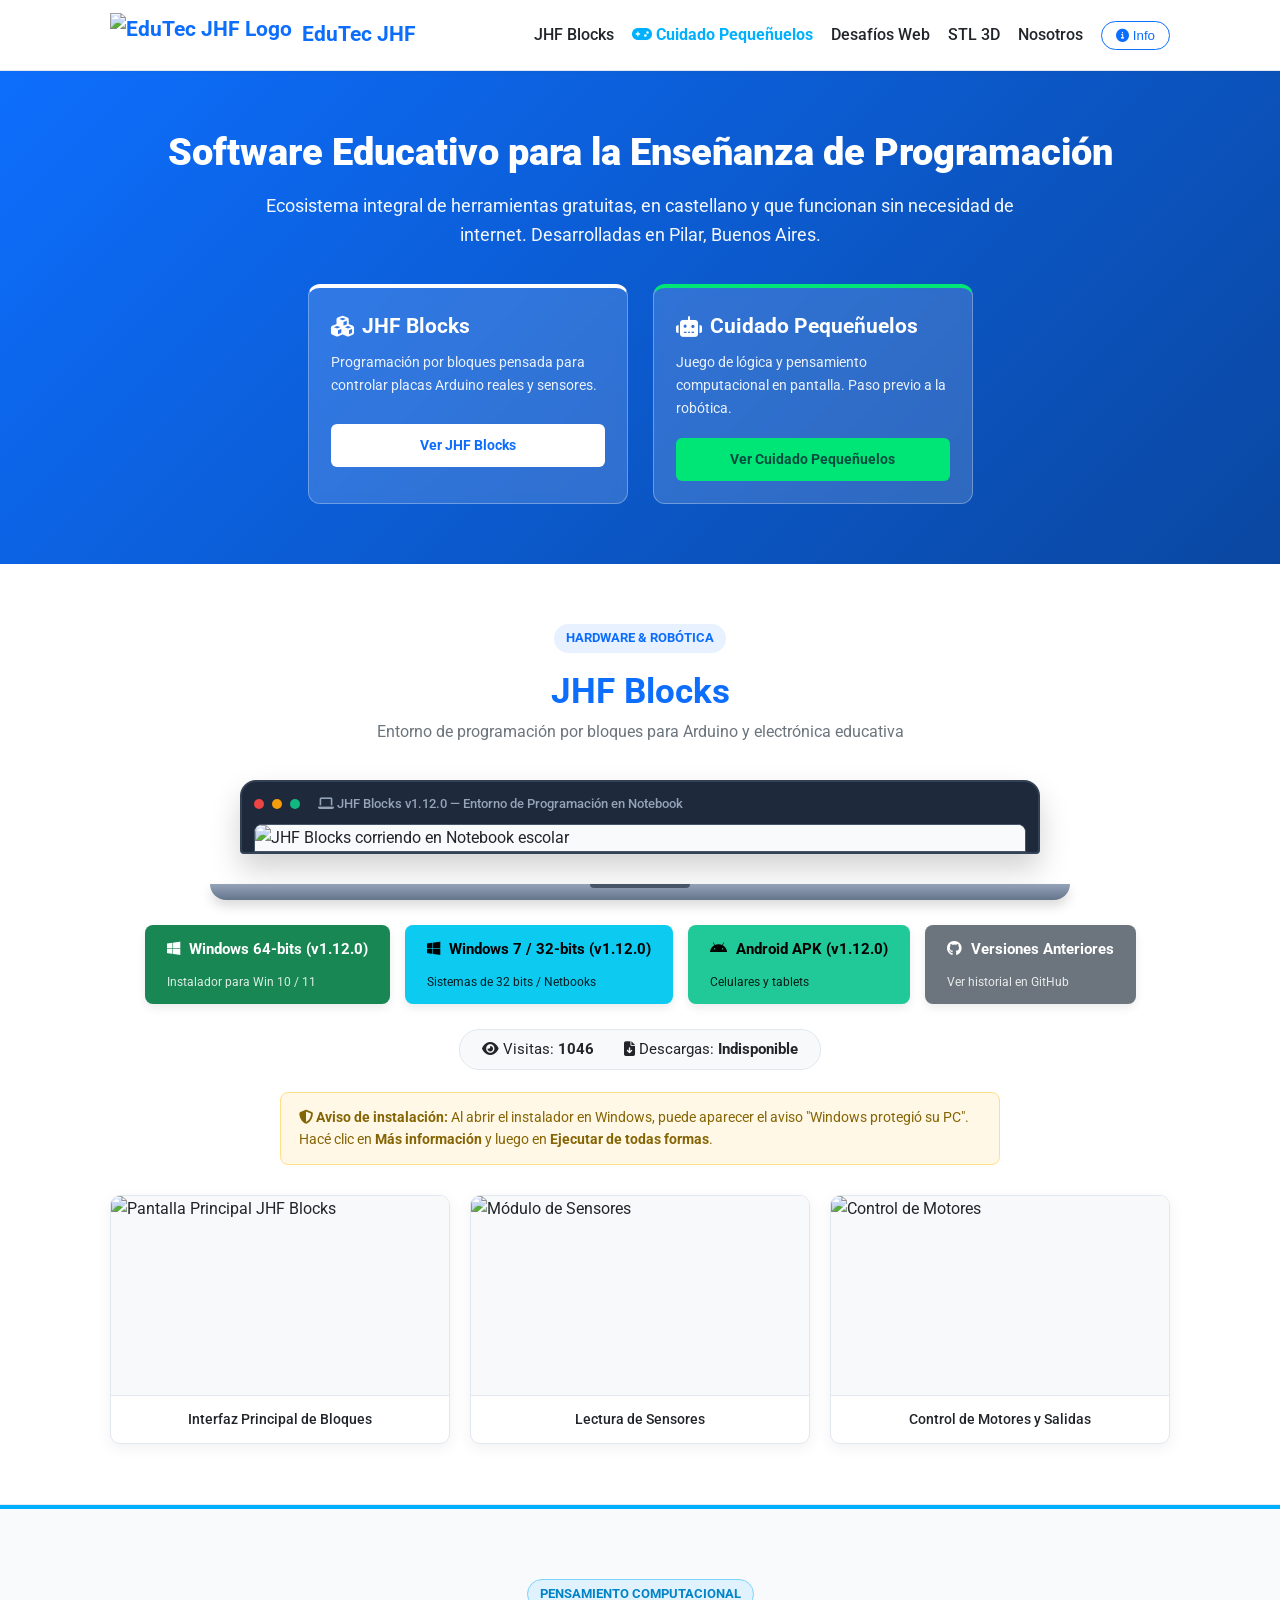
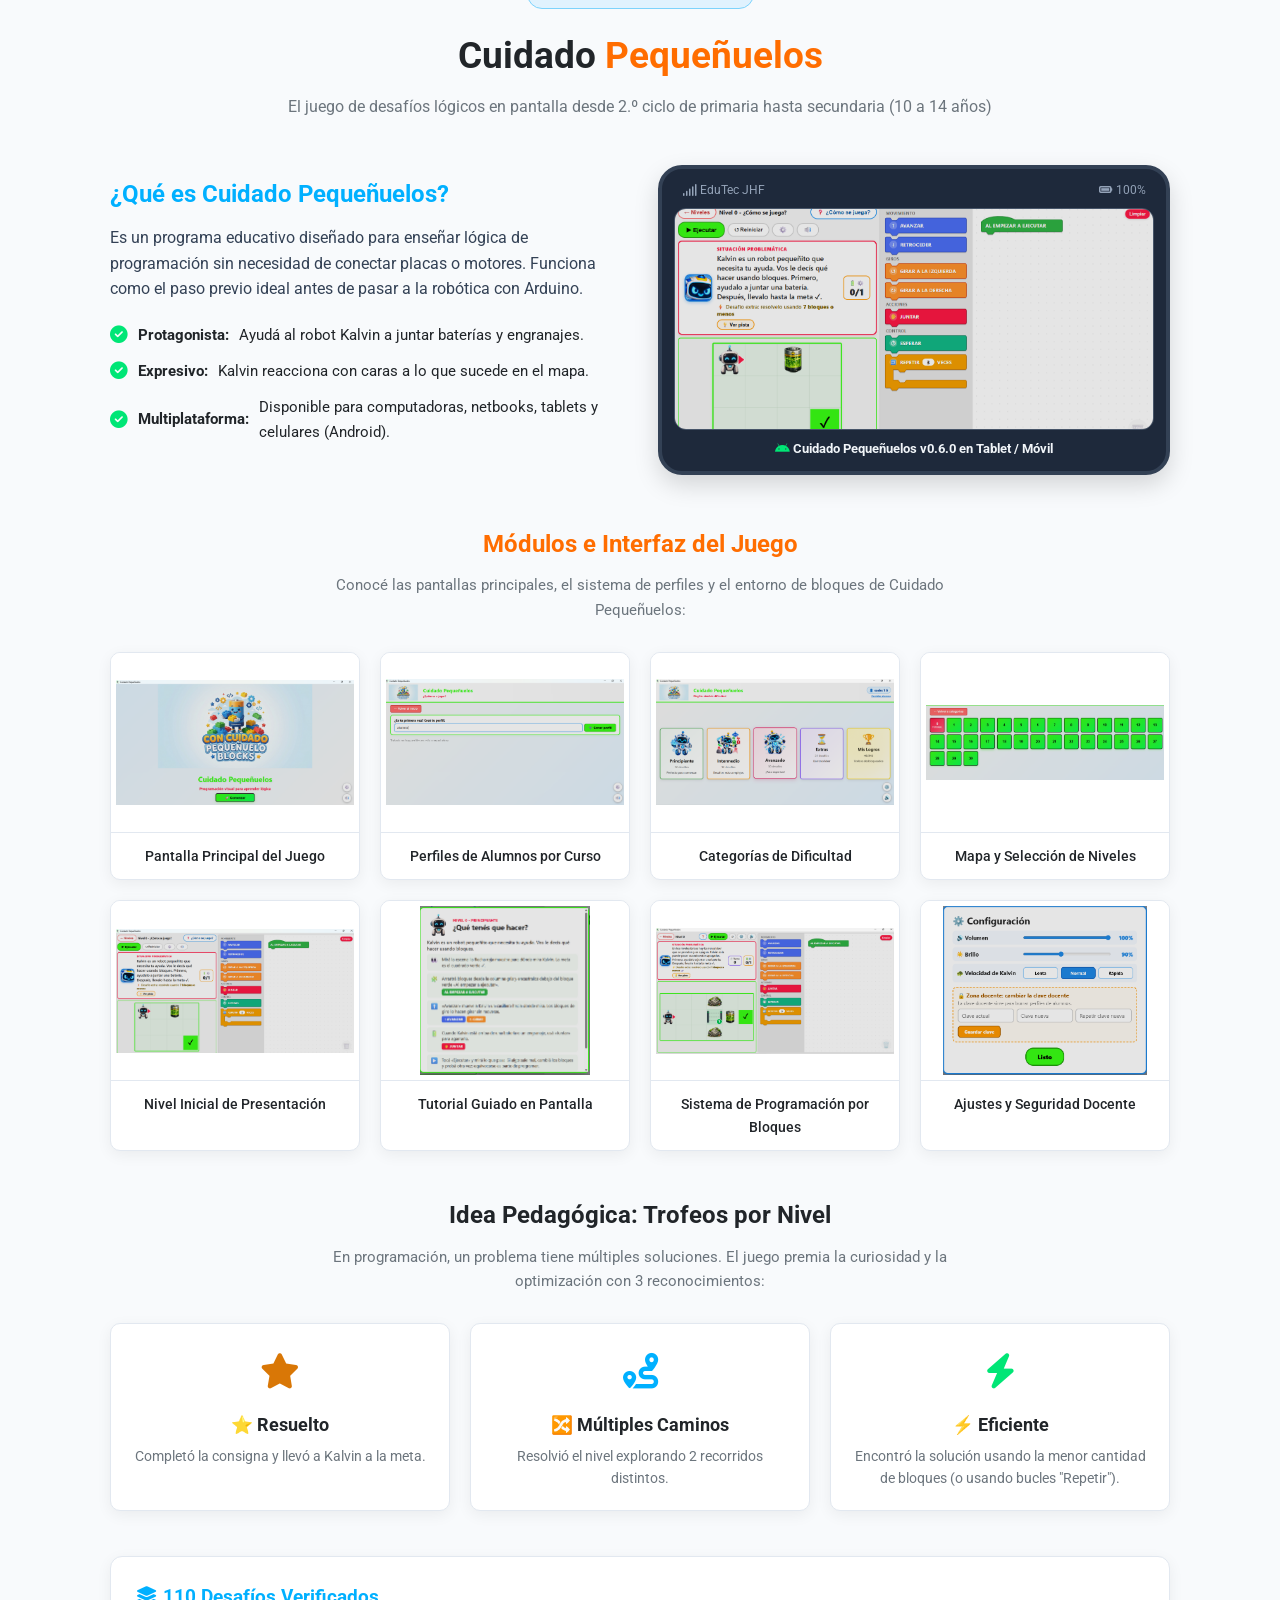
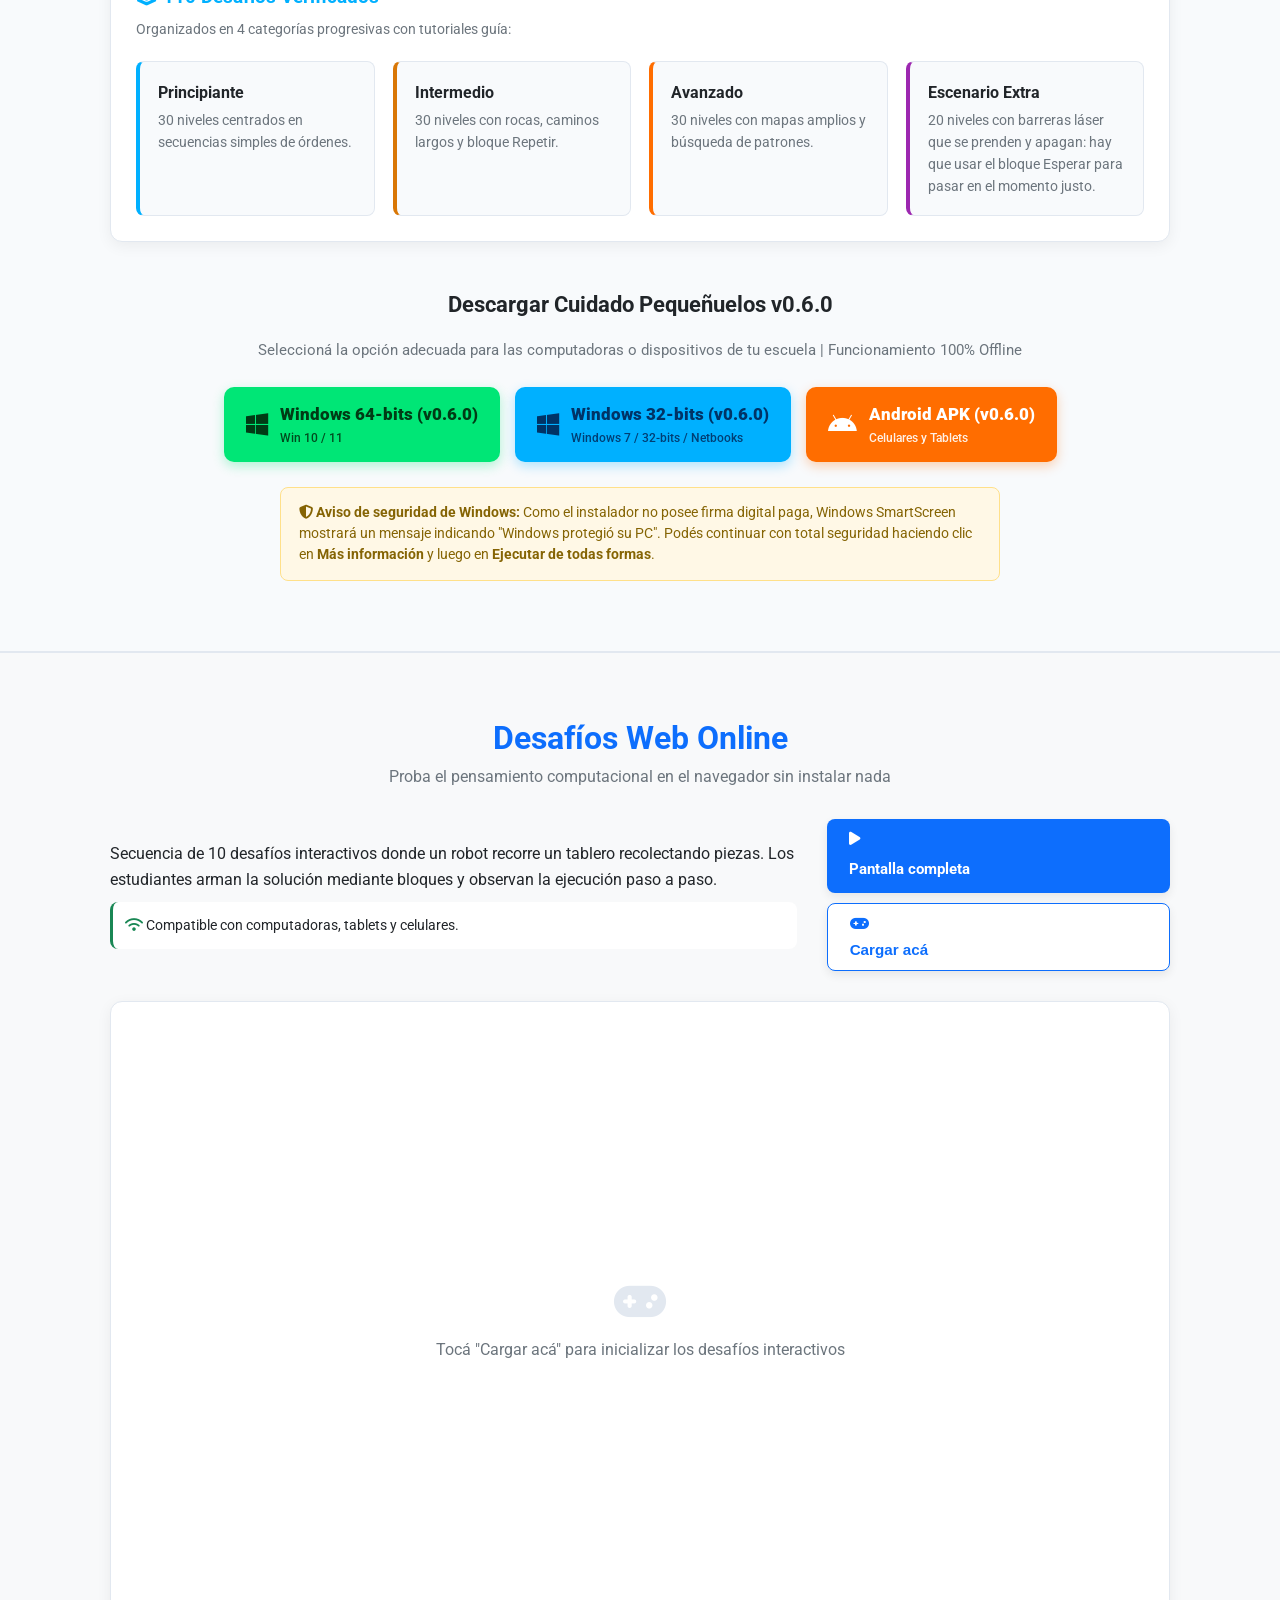
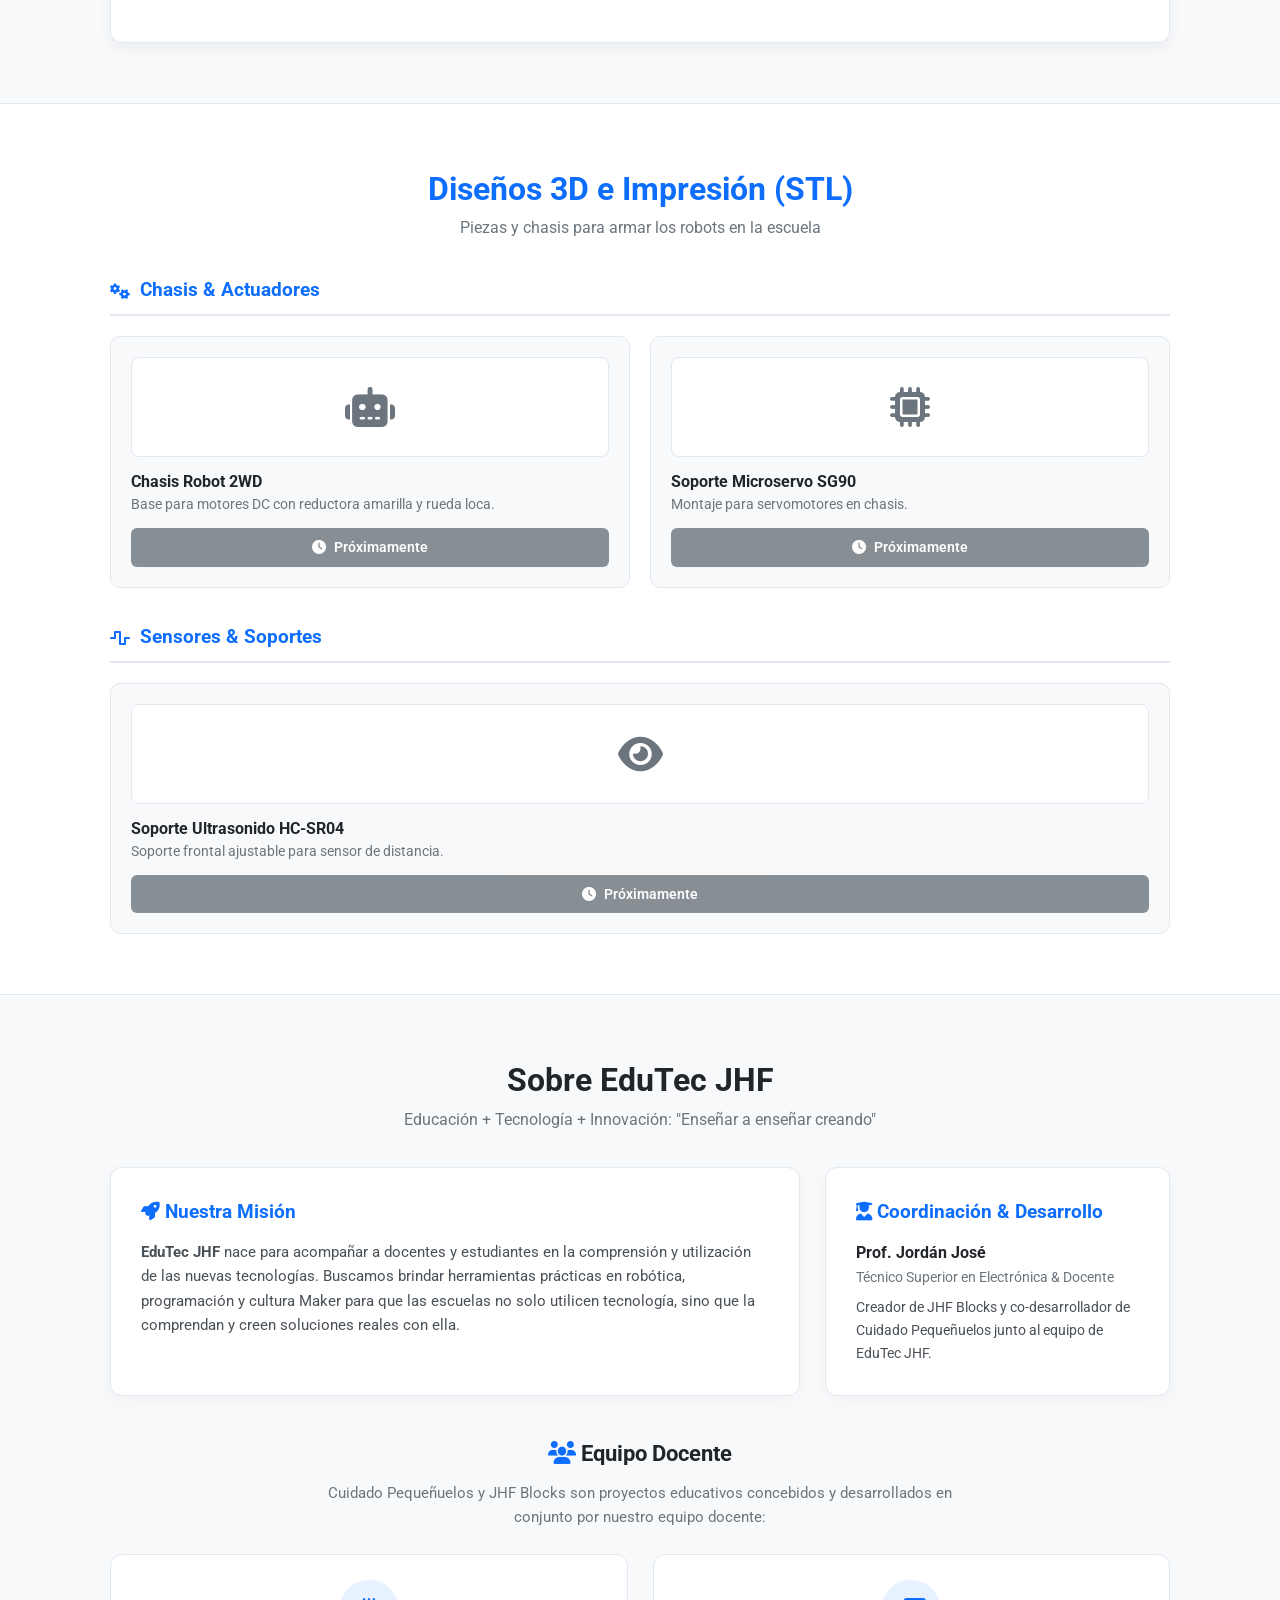
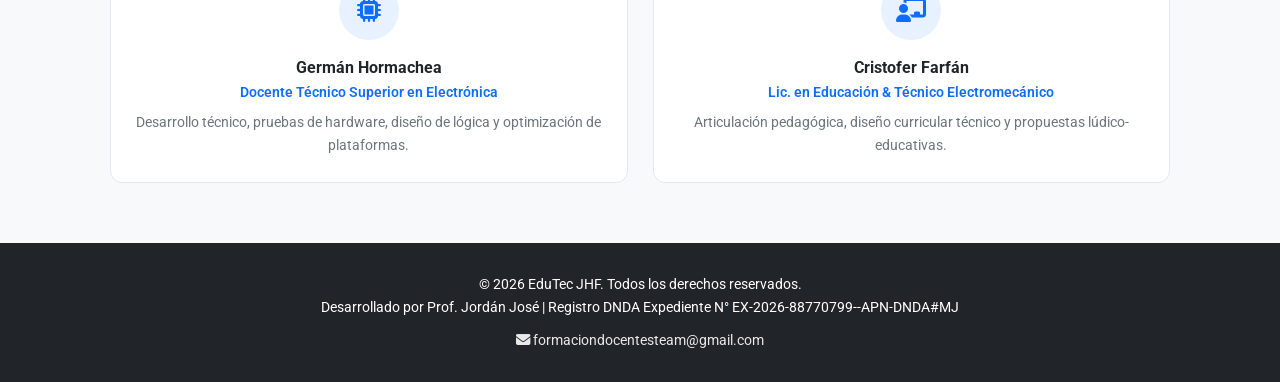
==== commit 804a26de: "index.html" ====
--- a/index.html
+++ b/index.html
@@ -299,6 +299,71 @@
       border: 1px solid #7DD3FC;
     }
 
+    /* MOCKUP NOTEBOOK / LAPTOP PARA JHF BLOCKS */
+    .notebook-mockup-container {
+      max-width: 800px;
+      margin: 35px auto 30px auto;
+      background: #1e293b;
+      border-radius: 16px 16px 4px 4px;
+      padding: 12px 12px 0 12px;
+      box-shadow: 0 15px 30px rgba(0, 0, 0, 0.18);
+      border: 2px solid #334155;
+    }
+
+    .notebook-top-bar {
+      display: flex;
+      align-items: center;
+      gap: 8px;
+      padding-bottom: 10px;
+    }
+
+    .window-dot {
+      width: 10px;
+      height: 10px;
+      border-radius: 50%;
+    }
+    .dot-red { background-color: #ef4444; }
+    .dot-yellow { background-color: #f59e0b; }
+    .dot-green { background-color: #10b981; }
+
+    .notebook-screen {
+      border-radius: 8px 8px 0 0;
+      overflow: hidden;
+      background: #ffffff;
+      border: 1px solid #475569;
+    }
+
+    .notebook-screen img {
+      width: 100%;
+      height: auto;
+      max-height: 420px;
+      object-fit: contain;
+      display: block;
+      background: #f8fafc;
+    }
+
+    .notebook-base {
+      height: 16px;
+      background: linear-gradient(to bottom, #94a3b8, #64748b);
+      border-radius: 0 0 16px 16px;
+      max-width: 860px;
+      margin: 0 auto;
+      position: relative;
+      box-shadow: 0 6px 12px rgba(0,0,0,0.15);
+    }
+
+    .notebook-base::after {
+      content: '';
+      position: absolute;
+      top: 0;
+      left: 50%;
+      transform: translateX(-50%);
+      width: 100px;
+      height: 4px;
+      background: #475569;
+      border-radius: 0 0 4px 4px;
+    }
+
     .downloads-container {
       display: flex;
       justify-content: center;
@@ -930,11 +995,25 @@
   <!-- SECCIÓN 1: JHF BLOCKS -->
   <section id="jhf-blocks" class="section-jhf">
     <div class="container">
-      <div style="text-align: center; margin-bottom: 30px;">
+      <div style="text-align: center; margin-bottom: 20px;">
         <span class="brand-badge jhf">Hardware & Robótica</span>
         <h2 style="font-size: 2.2rem; color: var(--primary);">JHF Blocks</h2>
         <p style="color: var(--secondary);">Entorno de programación por bloques para Arduino y electrónica educativa</p>
       </div>
+
+      <!-- MOCKUP NOTEBOOK / LAPTOP CON CAPTURA_NOTEBOOK.PNG -->
+      <div class="notebook-mockup-container">
+        <div class="notebook-top-bar">
+          <div class="window-dot dot-red"></div>
+          <div class="window-dot dot-yellow"></div>
+          <div class="window-dot dot-green"></div>
+          <span style="color: #94a3b8; font-size: 0.8rem; margin-left: 10px; font-weight: 500;"><i class="fas fa-laptop"></i> JHF Blocks v1.12.0 — Entorno de Programación en Notebook</span>
+        </div>
+        <div class="notebook-screen">
+          <img src="captura_notebook.png" alt="JHF Blocks corriendo en Notebook escolar">
+        </div>
+      </div>
+      <div class="notebook-base"></div>
 
       <div class="downloads-container">
         <!-- Windows 64-bits -->
@@ -948,7 +1027,7 @@
         <a href="https://github.com/EDUTECJHf/jhf-blocks-web/releases/download/v1.5.2/JHF-Blocks-Instalador-Win7-32bits-1.12.0.exe" 
            class="btn-download btn-installer-32" id="installer32Btn" download>
           <span><i class="fab fa-windows"></i> Windows 7 / 32-bits (v1.12.0)</span>
-          <span class="peso-archivo">Sistemas de 32 bits</span>
+          <span class="peso-archivo">Sistemas de 32 bits / Netbooks</span>
         </a>
 
         <!-- APK Android -->
@@ -1137,7 +1216,7 @@
         <h3 style="font-size: 1.4rem; margin-bottom: 15px; color: var(--dark);">Descargar Cuidado Pequeñuelos v0.6.0</h3>
         <p style="font-size: 0.95rem; color: var(--secondary); margin-bottom: 25px;">Seleccioná la opción adecuada para las computadoras o dispositivos de tu escuela | Funcionamiento 100% Offline</p>
 
-        <!-- BOTONES DE DESCARGA PEQUEÑUELOS (TEXTO DE NETBOOKS EN 32 BITS) -->
+        <!-- BOTONES DE DESCARGA PEQUEÑUELOS -->
         <div class="downloads-container">
           <!-- Windows 64-bits v0.6.0 -->
           <a href="https://github.com/EDUTECJHf/jhf-blocks-web/releases/download/v1.5.2/CuidadoPequenuelos-Instalador-0.6.0.exe" 
@@ -1149,7 +1228,7 @@
             </span>
           </a>
 
-          <!-- Windows 32-bits v0.6.0 -->
+          <!-- Windows 32-bits v0.6.0 (NETBOOKS DE CONECTAR IGUALDAD) -->
           <a href="https://github.com/EDUTECJHf/jhf-blocks-web/releases/download/v1.5.2/CuidadoPequenuelos-Instalador-Win7-32bits-0.6.0.exe" 
              class="btn-download-cp win32" download>
             <i class="fab fa-windows" style="font-size: 1.6rem;"></i>
@@ -1295,14 +1374,14 @@
         <div class="team-grid">
           <div class="team-card">
             <div class="team-icon"><i class="fas fa-microchip"></i></div>
-            <h4>Hormachea Germán</h4>
+            <h4>Germán Hormachea</h4>
             <span style="color: var(--primary); font-weight: 600; font-size: 0.88rem; display: block; margin-bottom: 8px;">Docente Técnico Superior en Electrónica</span>
             <p style="font-size: 0.88rem; color: var(--secondary);">Desarrollo técnico, pruebas de hardware, diseño de lógica y optimización de plataformas.</p>
           </div>
 
           <div class="team-card">
             <div class="team-icon"><i class="fas fa-chalkboard-teacher"></i></div>
-            <h4>Christopher Farfan</h4>
+            <h4>Cristofer Farfán</h4>
             <span style="color: var(--primary); font-weight: 600; font-size: 0.88rem; display: block; margin-bottom: 8px;">Lic. en Educación & Técnico Electromecánico</span>
             <p style="font-size: 0.88rem; color: var(--secondary);">Articulación pedagógica, diseño curricular técnico y propuestas lúdico-educativas.</p>
           </div>
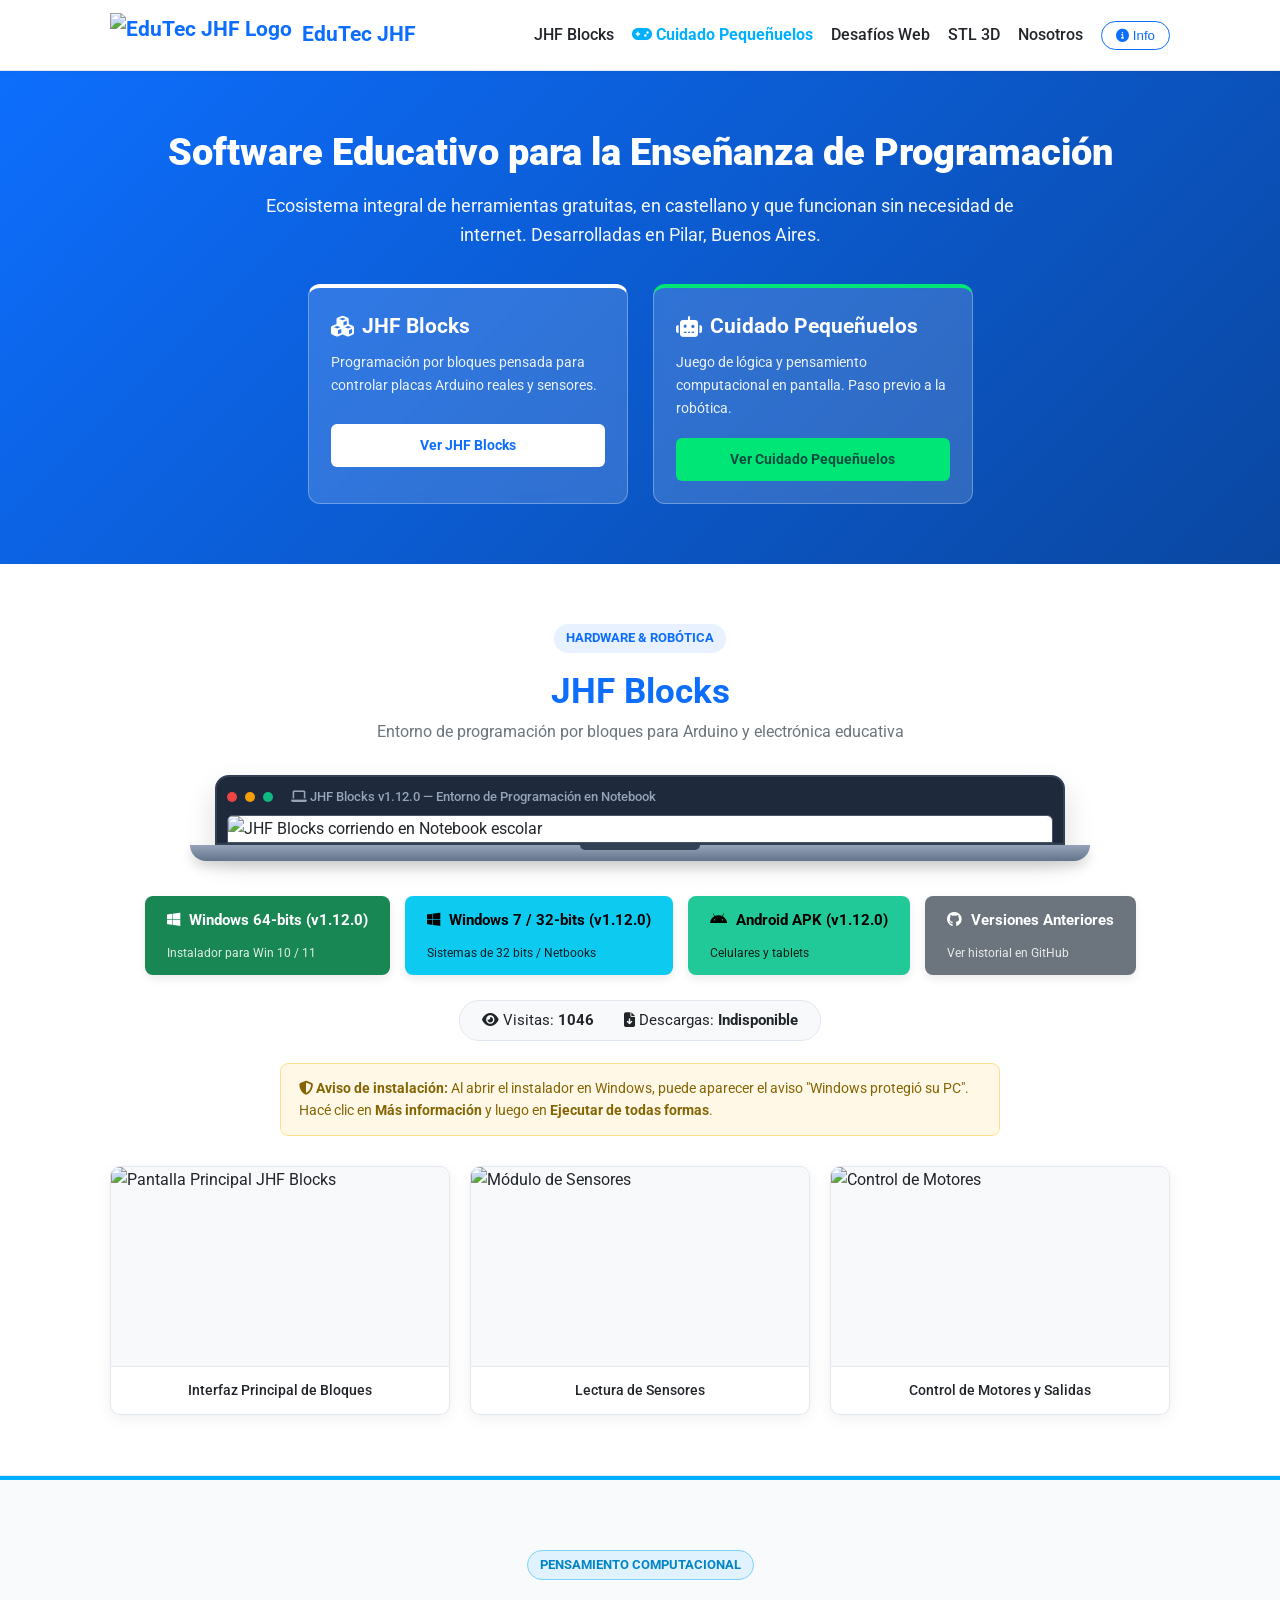
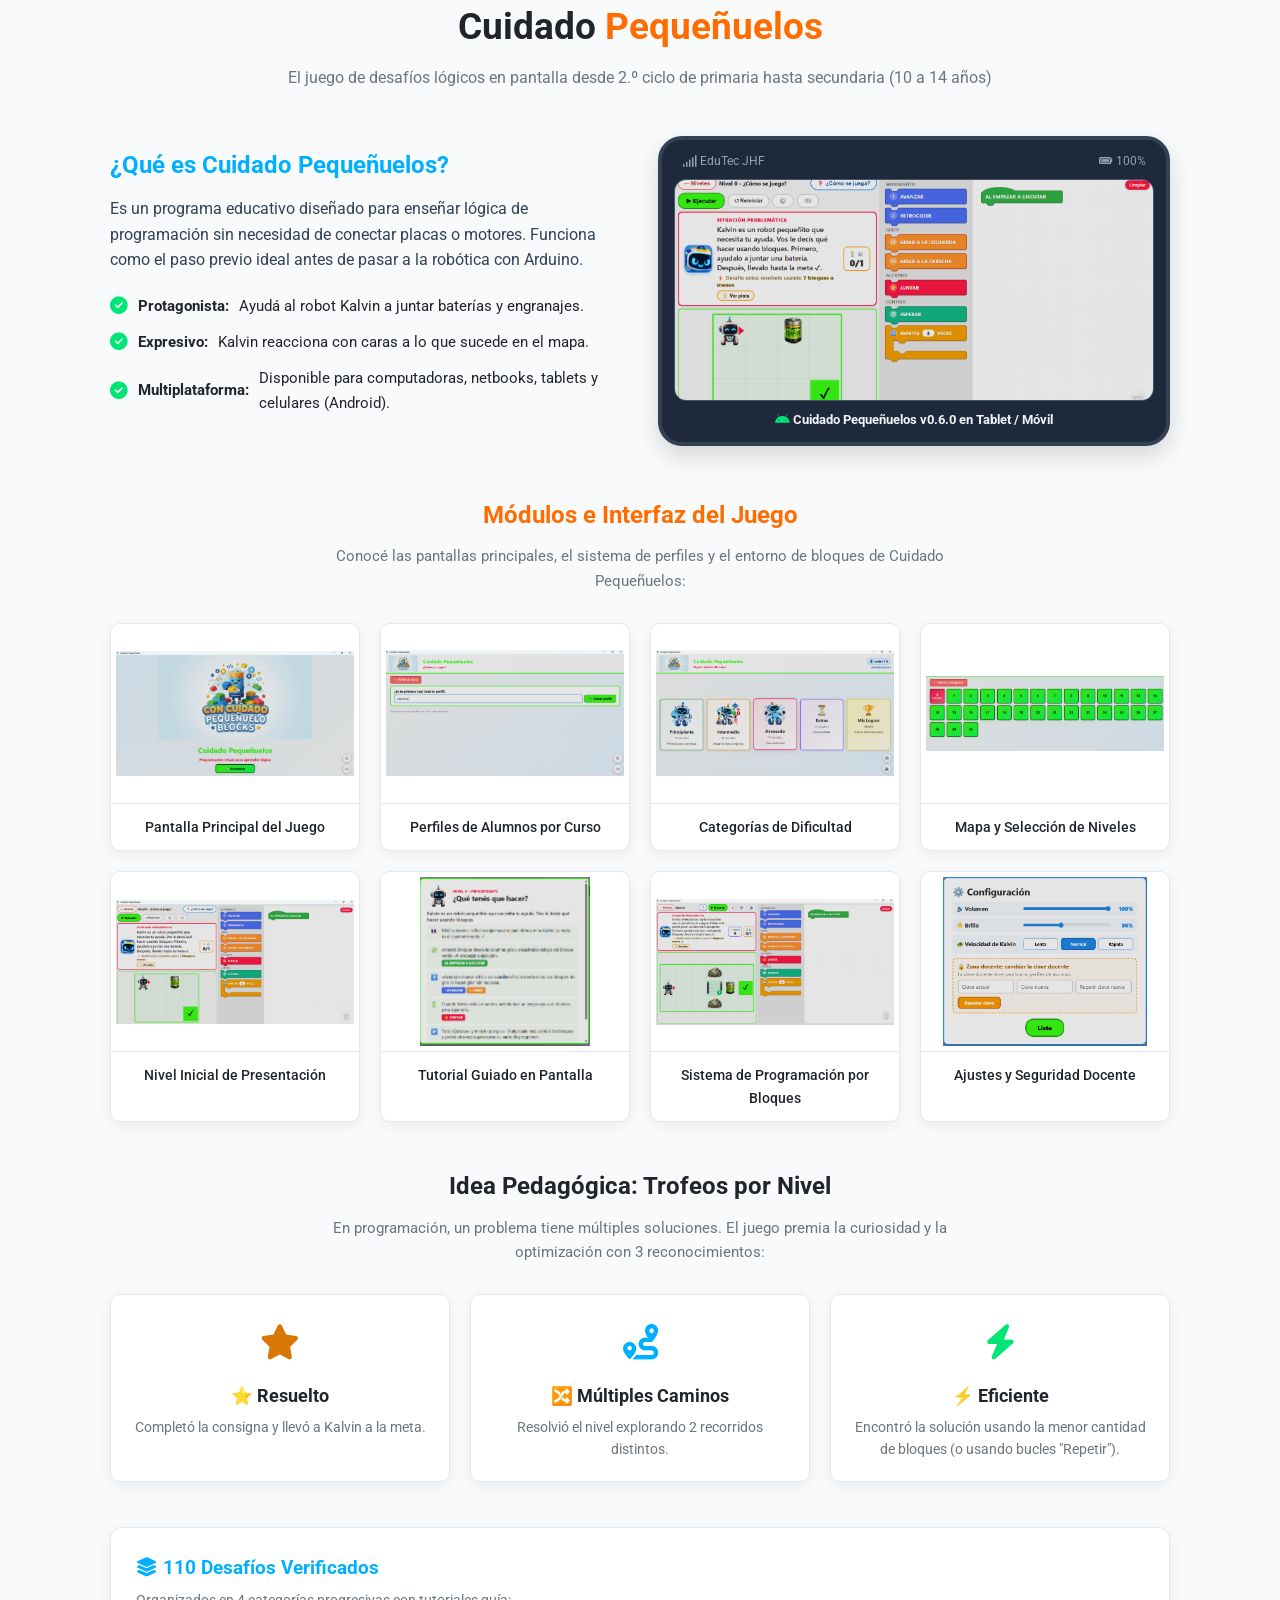
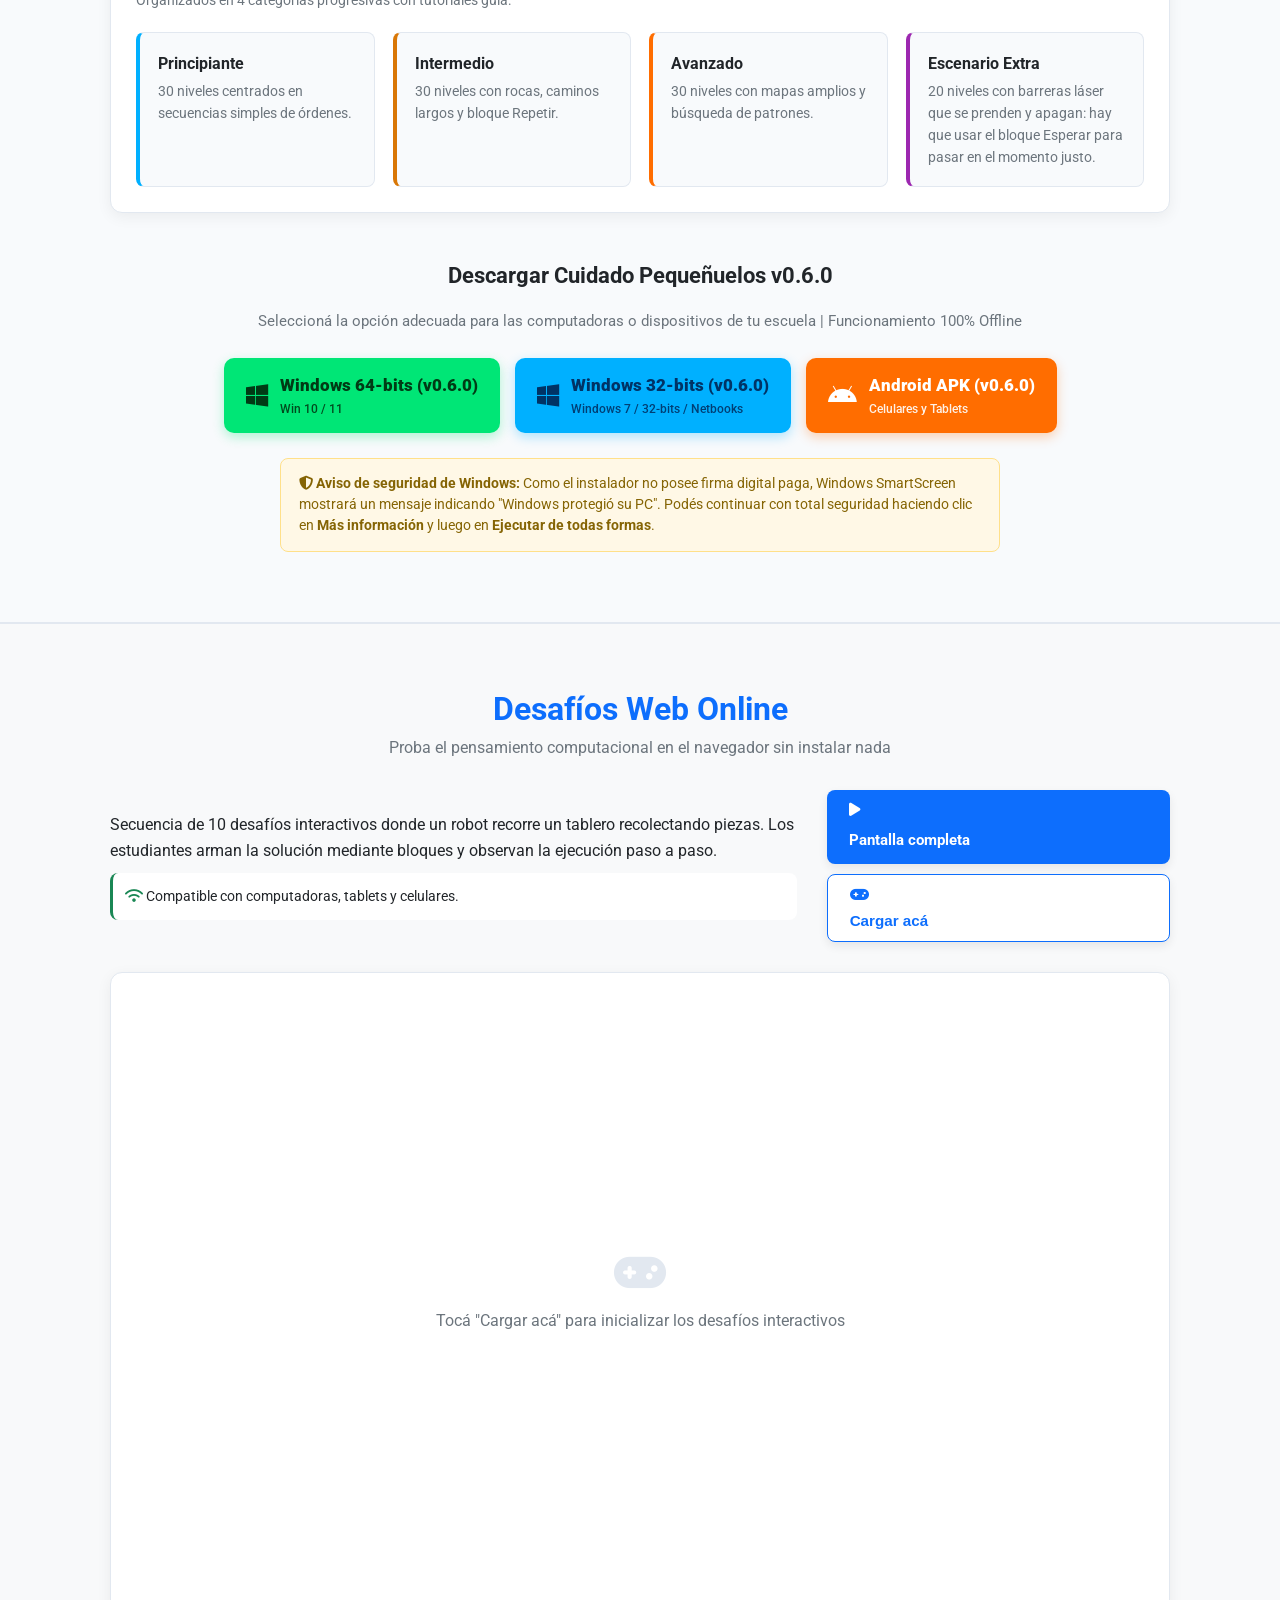
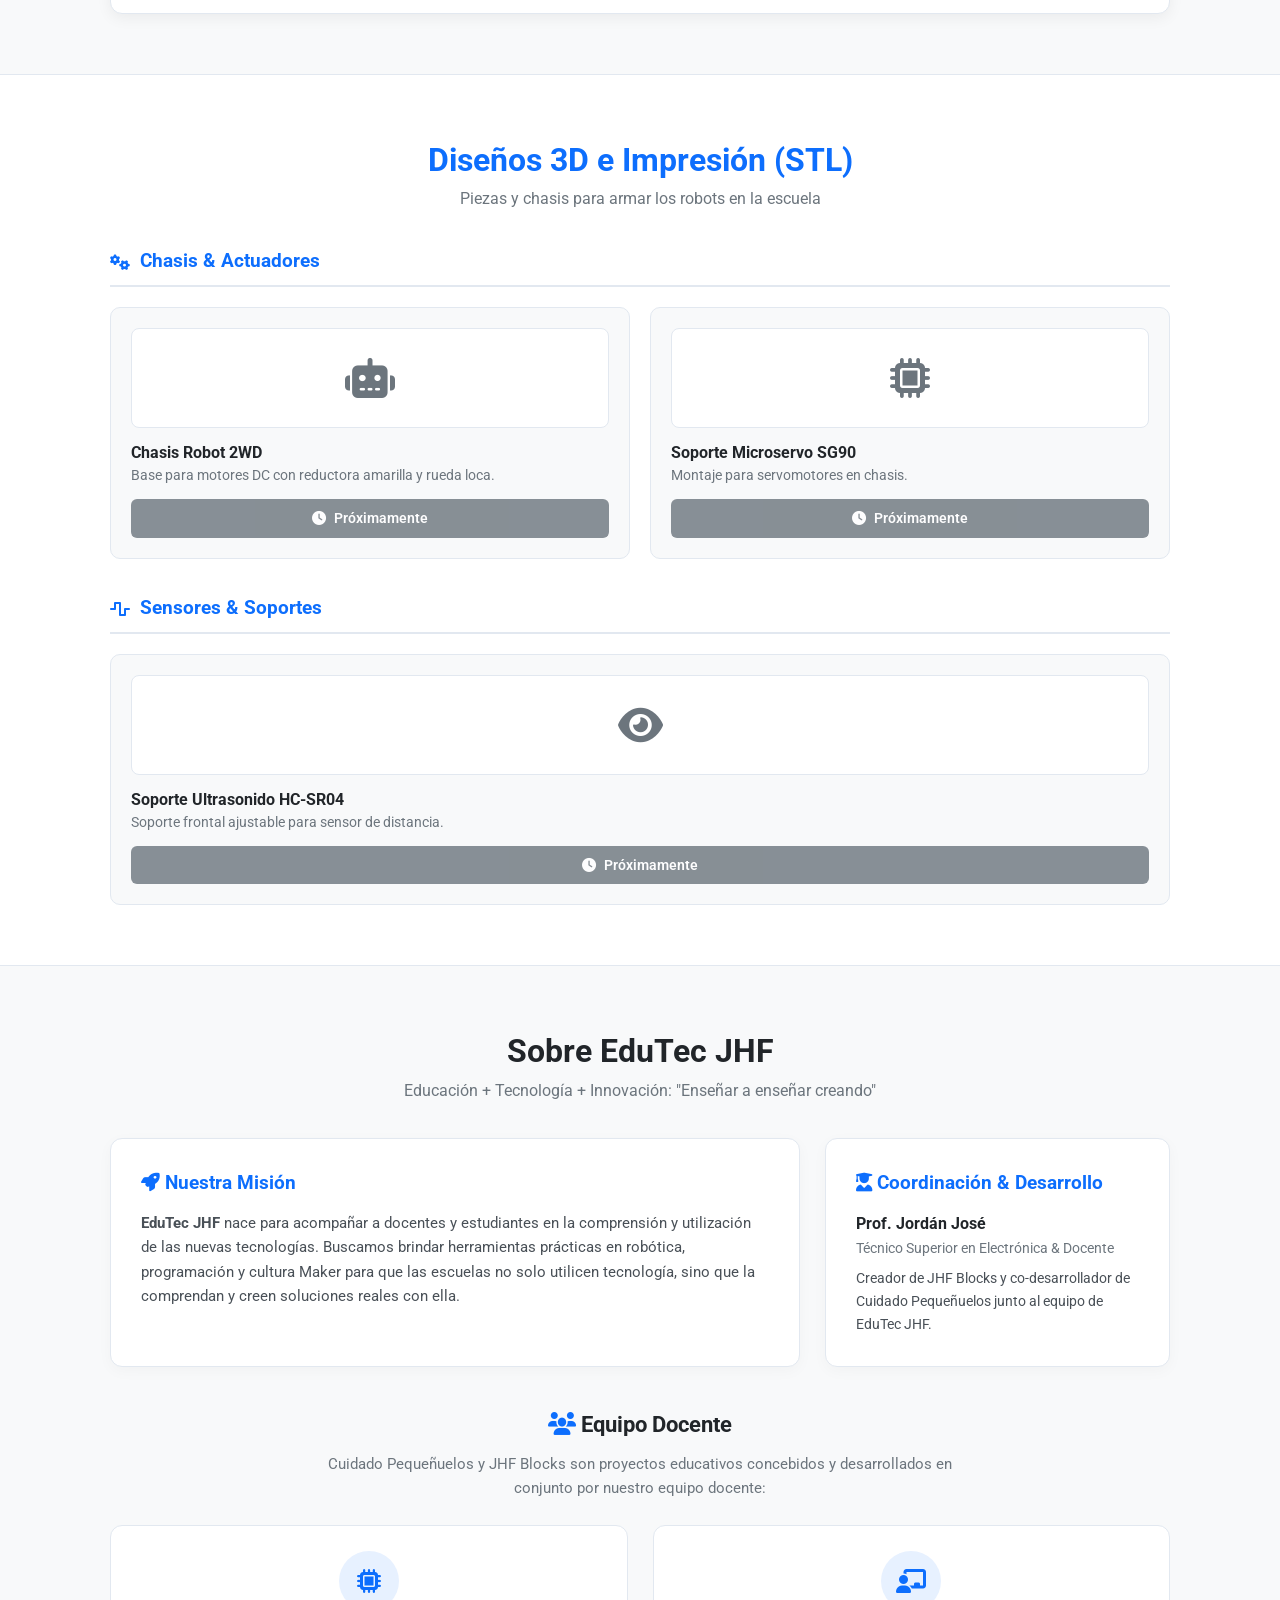
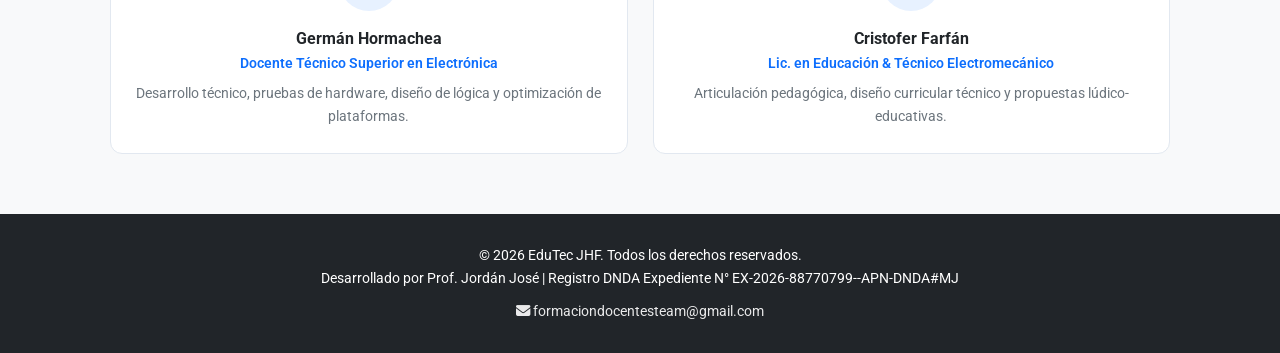
==== commit 27e521b1: "index.html" ====
--- a/index.html
+++ b/index.html
@@ -299,14 +299,14 @@
       border: 1px solid #7DD3FC;
     }
 
-    /* MOCKUP NOTEBOOK / LAPTOP PARA JHF BLOCKS */
+    /* MOCKUP NOTEBOOK / LAPTOP CORREGIDO */
     .notebook-mockup-container {
-      max-width: 800px;
-      margin: 35px auto 30px auto;
+      max-width: 850px;
+      margin: 30px auto 0 auto;
       background: #1e293b;
-      border-radius: 16px 16px 4px 4px;
-      padding: 12px 12px 0 12px;
-      box-shadow: 0 15px 30px rgba(0, 0, 0, 0.18);
+      border-radius: 14px 14px 0 0;
+      padding: 10px 10px 0 10px;
+      box-shadow: 0 15px 30px rgba(0, 0, 0, 0.15);
       border: 2px solid #334155;
     }
 
@@ -314,7 +314,7 @@
       display: flex;
       align-items: center;
       gap: 8px;
-      padding-bottom: 10px;
+      padding-bottom: 8px;
     }
 
     .window-dot {
@@ -327,7 +327,7 @@
     .dot-green { background-color: #10b981; }
 
     .notebook-screen {
-      border-radius: 8px 8px 0 0;
+      border-radius: 6px 6px 0 0;
       overflow: hidden;
       background: #ffffff;
       border: 1px solid #475569;
@@ -336,18 +336,16 @@
     .notebook-screen img {
       width: 100%;
       height: auto;
-      max-height: 420px;
-      object-fit: contain;
       display: block;
-      background: #f8fafc;
+      object-fit: cover;
     }
 
     .notebook-base {
       height: 16px;
       background: linear-gradient(to bottom, #94a3b8, #64748b);
       border-radius: 0 0 16px 16px;
-      max-width: 860px;
-      margin: 0 auto;
+      max-width: 900px;
+      margin: 0 auto 35px auto;
       position: relative;
       box-shadow: 0 6px 12px rgba(0,0,0,0.15);
     }
@@ -358,10 +356,10 @@
       top: 0;
       left: 50%;
       transform: translateX(-50%);
-      width: 100px;
-      height: 4px;
-      background: #475569;
-      border-radius: 0 0 4px 4px;
+      width: 120px;
+      height: 5px;
+      background: #334155;
+      border-radius: 0 0 5px 5px;
     }
 
     .downloads-container {
@@ -1001,7 +999,7 @@
         <p style="color: var(--secondary);">Entorno de programación por bloques para Arduino y electrónica educativa</p>
       </div>
 
-      <!-- MOCKUP NOTEBOOK / LAPTOP CON CAPTURA_NOTEBOOK.PNG -->
+      <!-- MOCKUP NOTEBOOK / LAPTOP PARA JHF BLOCKS -->
       <div class="notebook-mockup-container">
         <div class="notebook-top-bar">
           <div class="window-dot dot-red"></div>
@@ -1010,7 +1008,7 @@
           <span style="color: #94a3b8; font-size: 0.8rem; margin-left: 10px; font-weight: 500;"><i class="fas fa-laptop"></i> JHF Blocks v1.12.0 — Entorno de Programación en Notebook</span>
         </div>
         <div class="notebook-screen">
-          <img src="captura_notebook.png" alt="JHF Blocks corriendo en Notebook escolar">
+          <img src="pantalla-inicio.png" alt="JHF Blocks corriendo en Notebook escolar">
         </div>
       </div>
       <div class="notebook-base"></div>
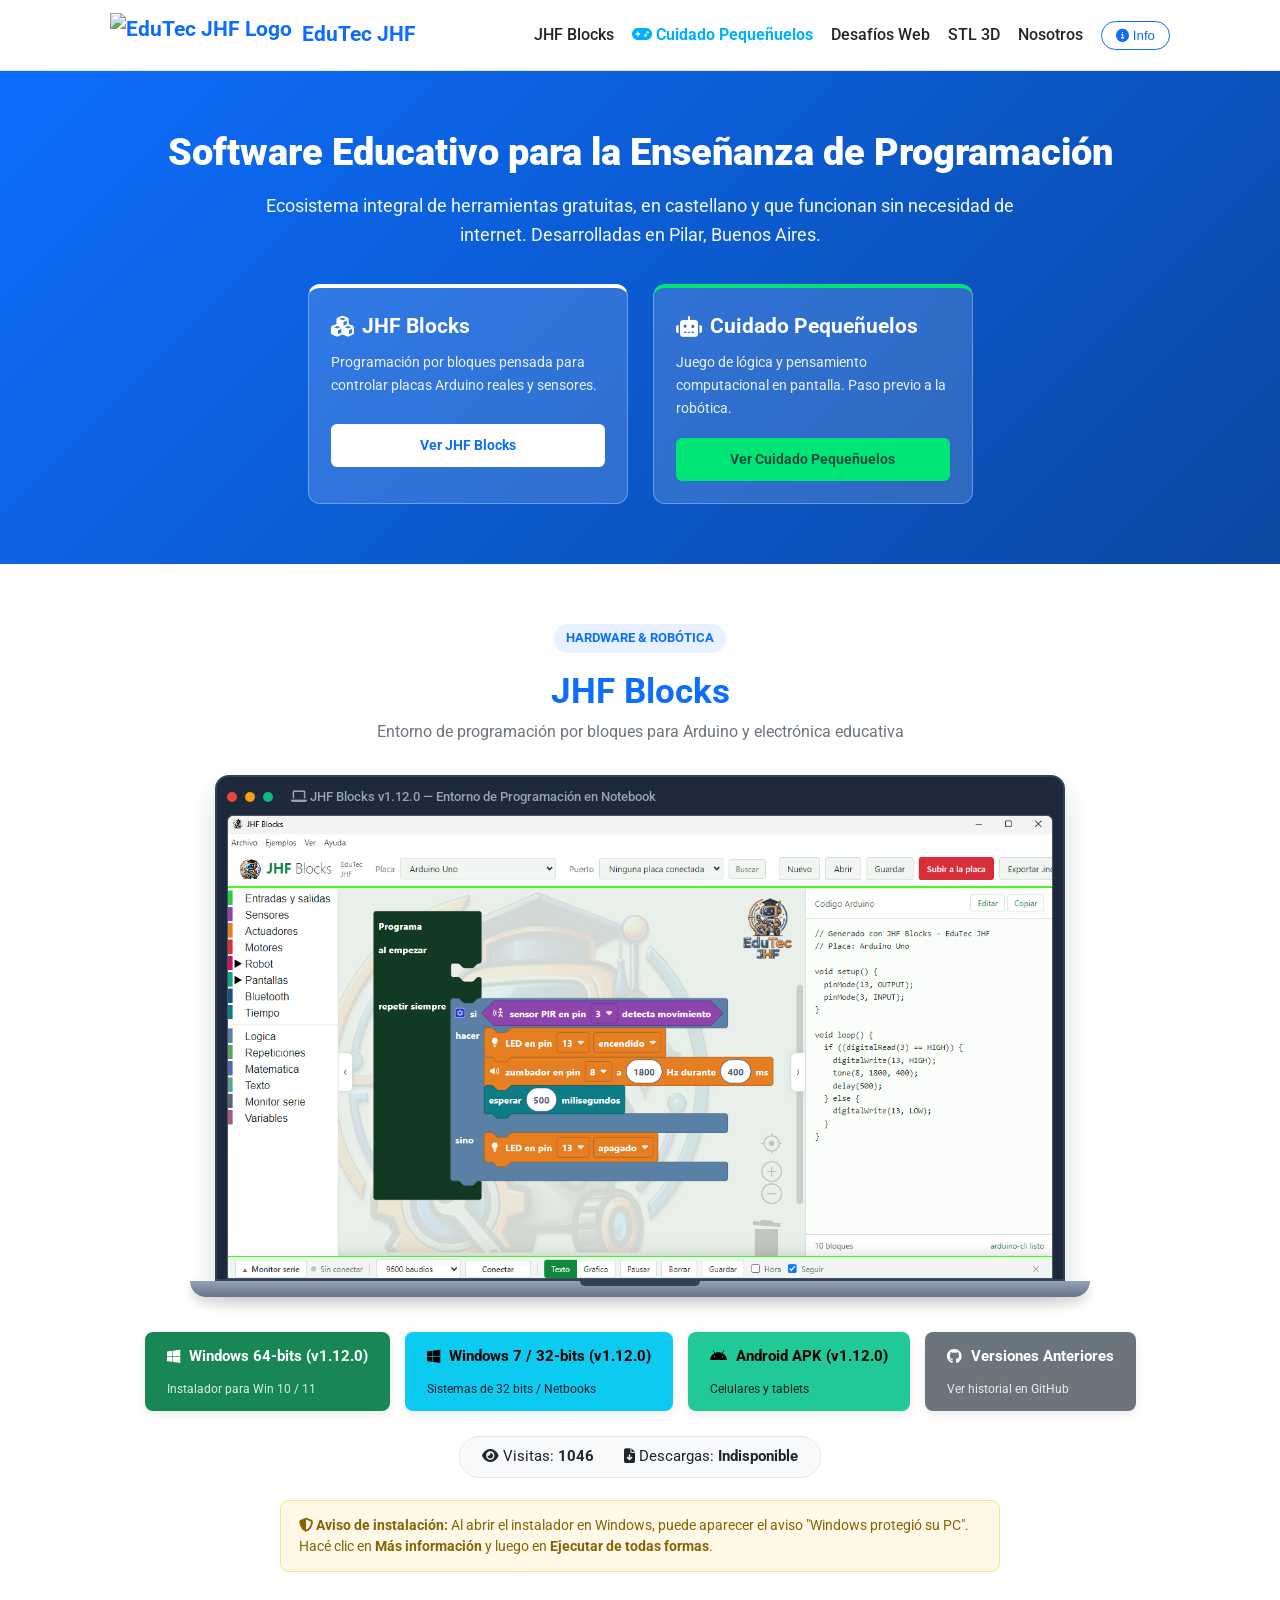
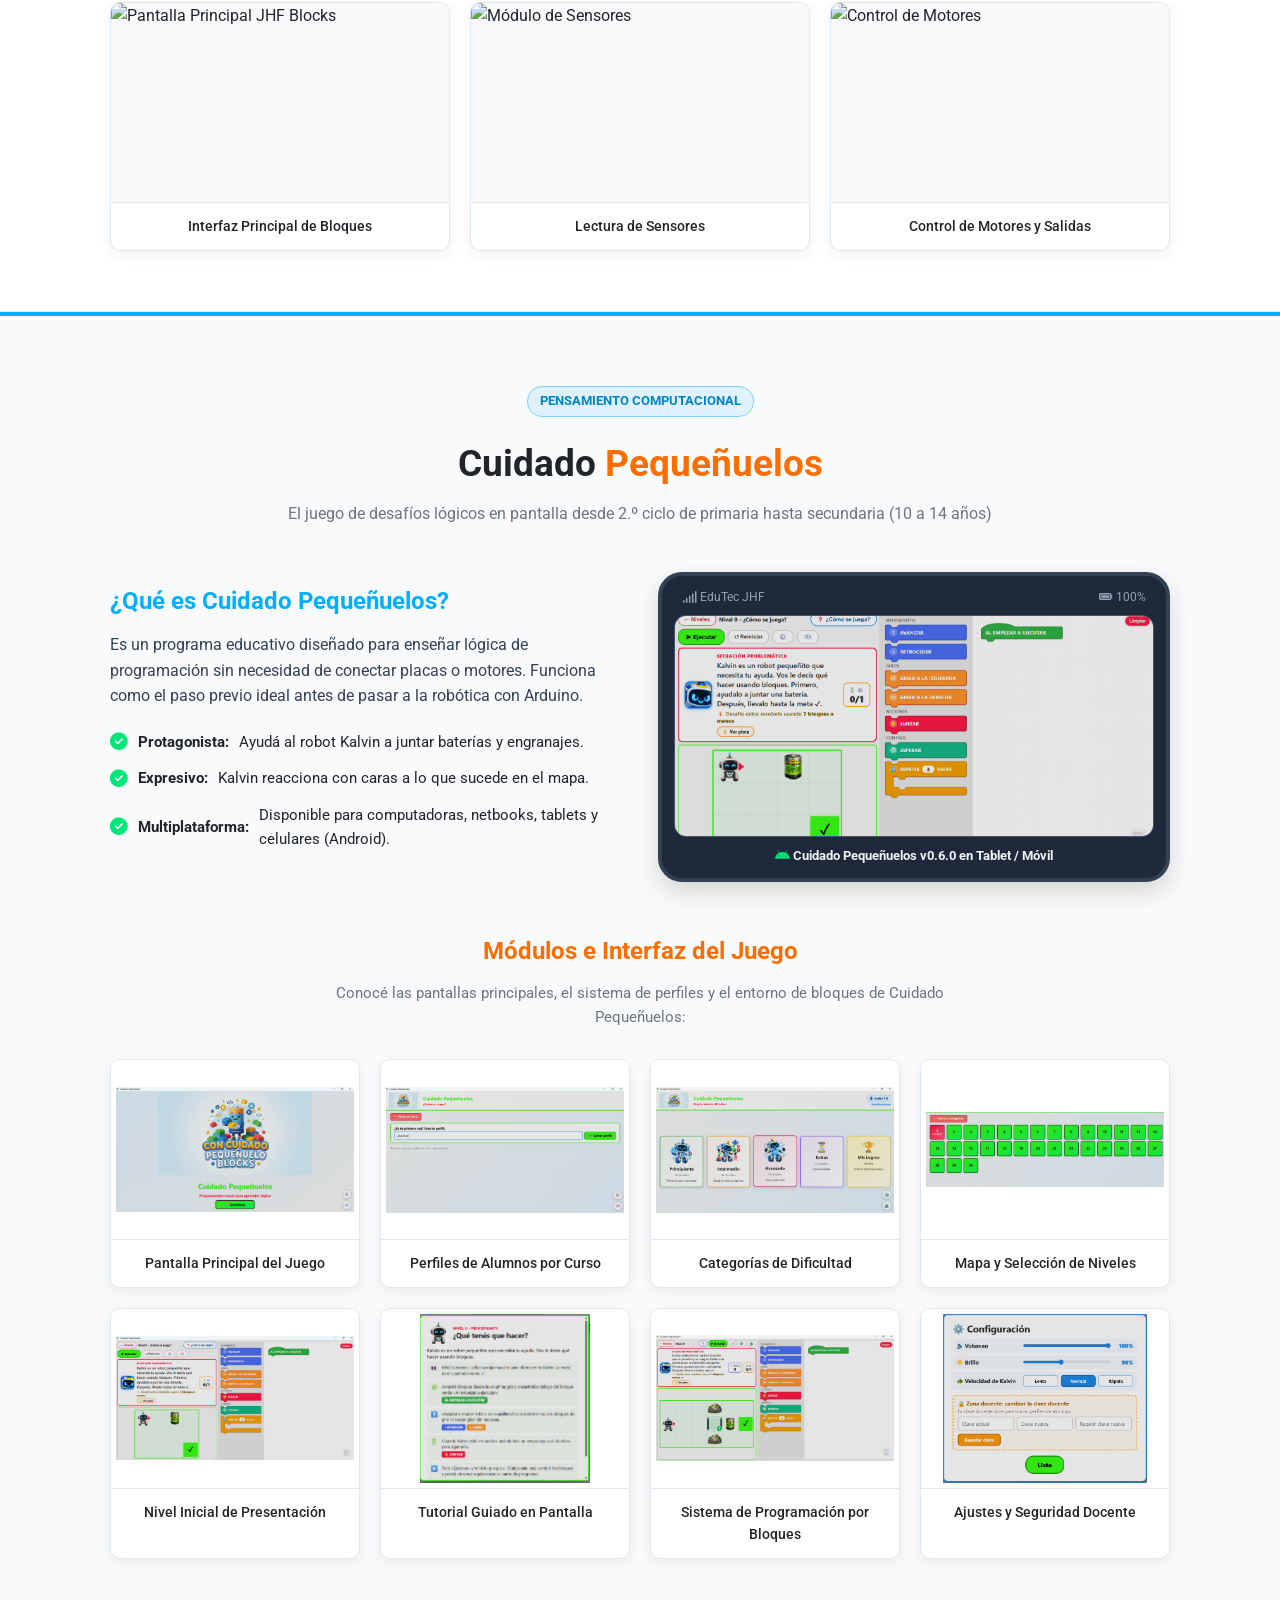
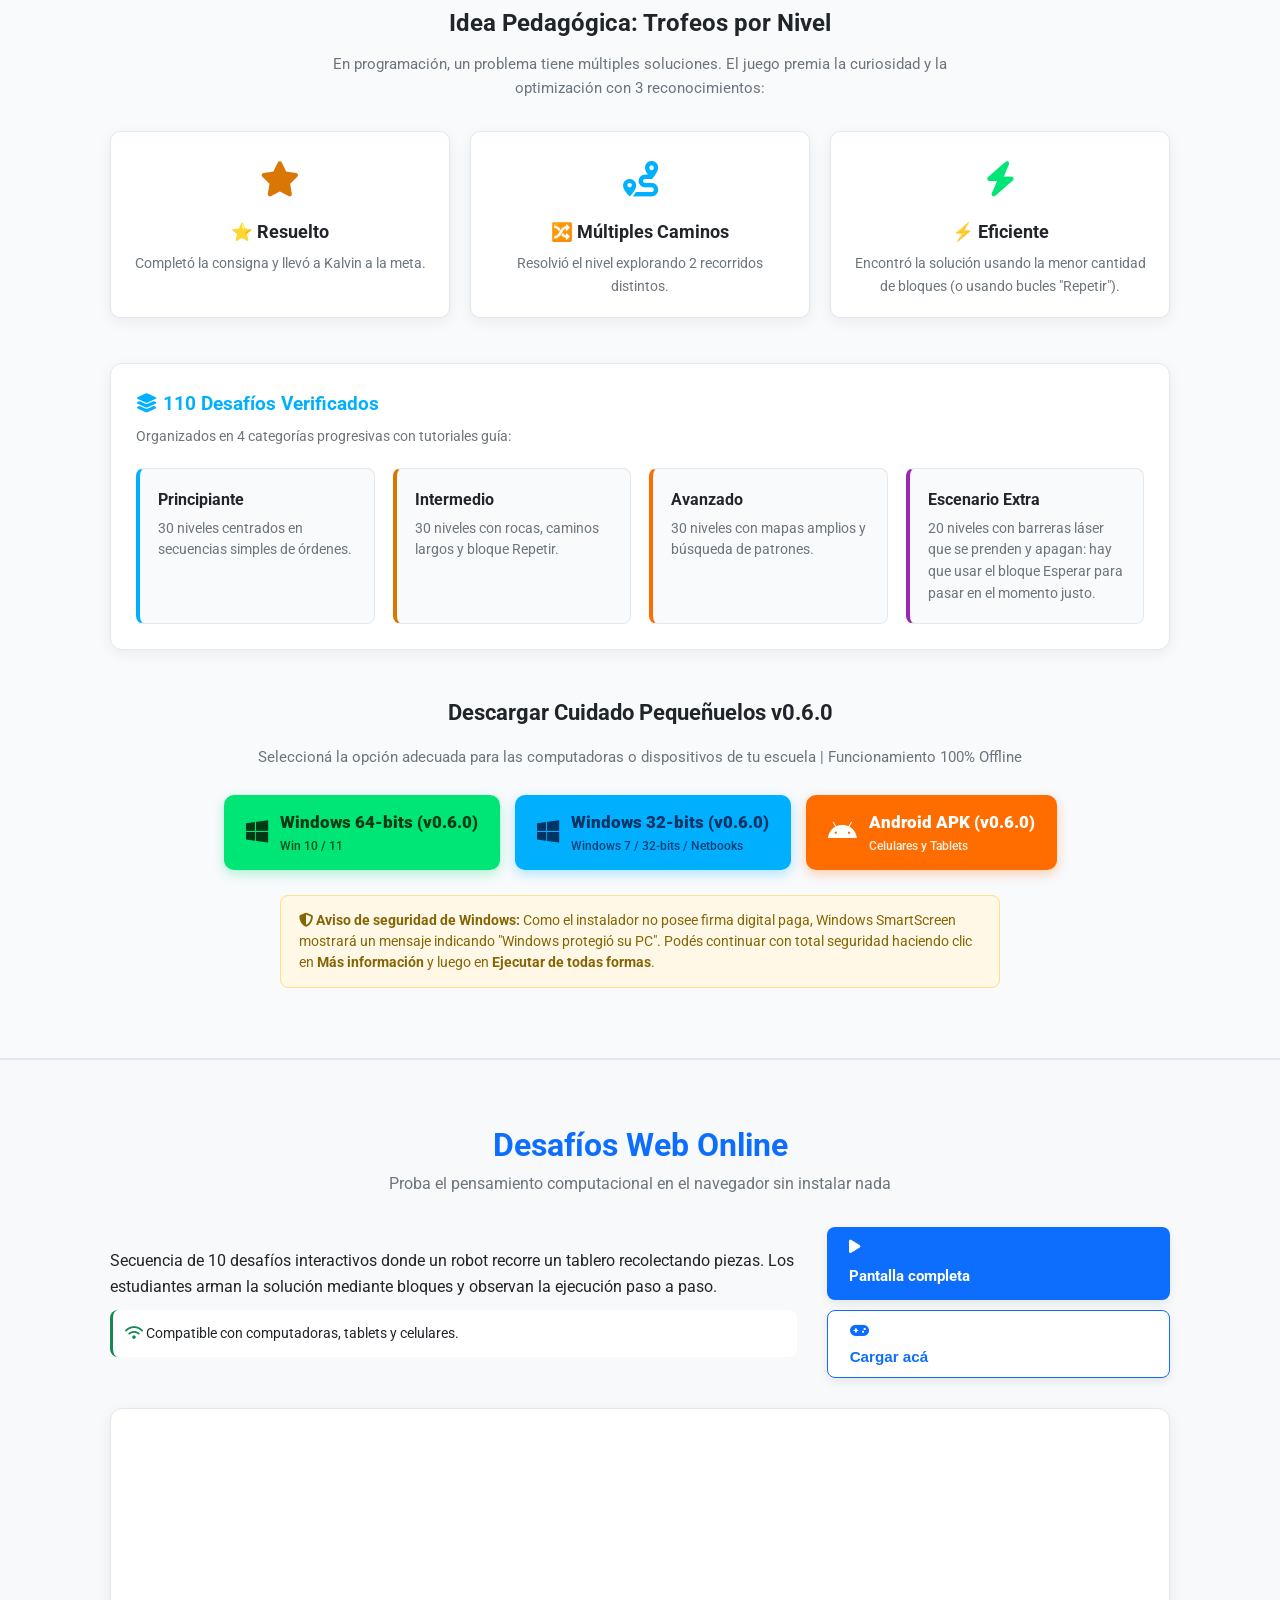
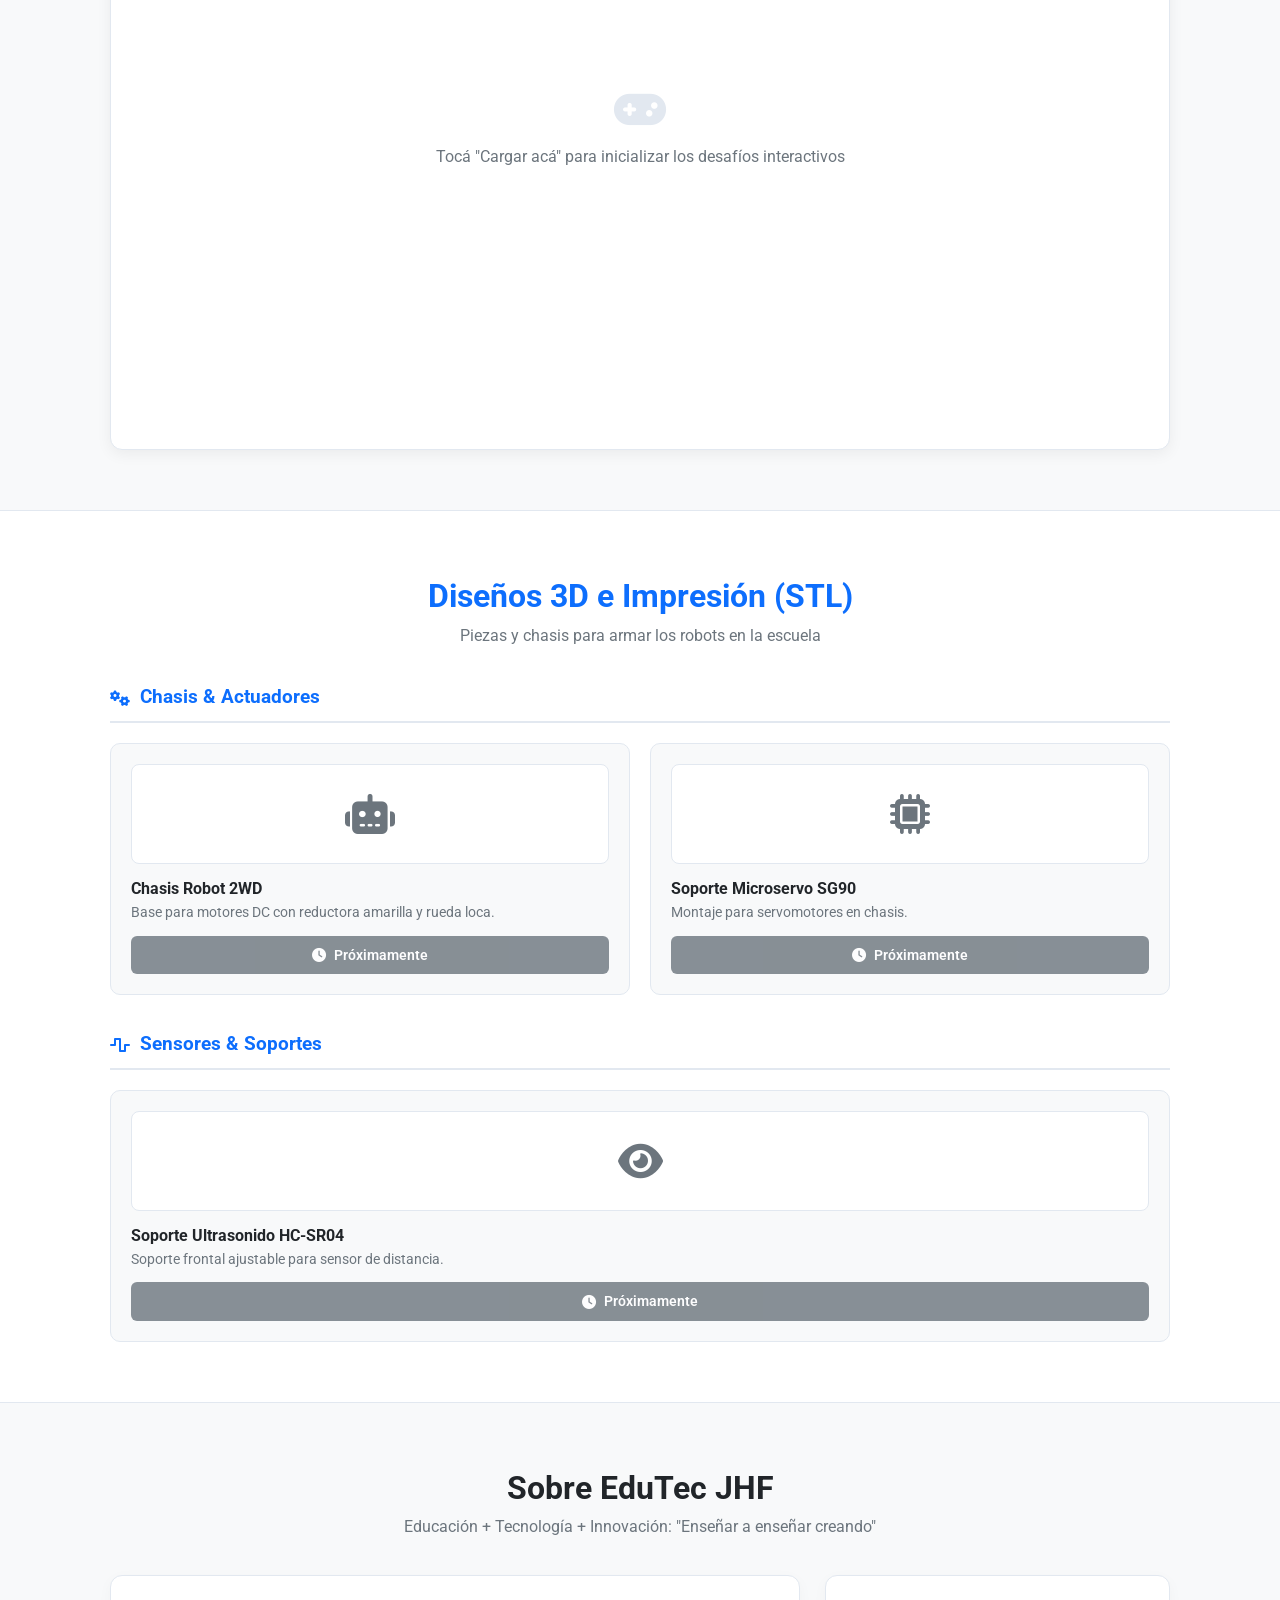
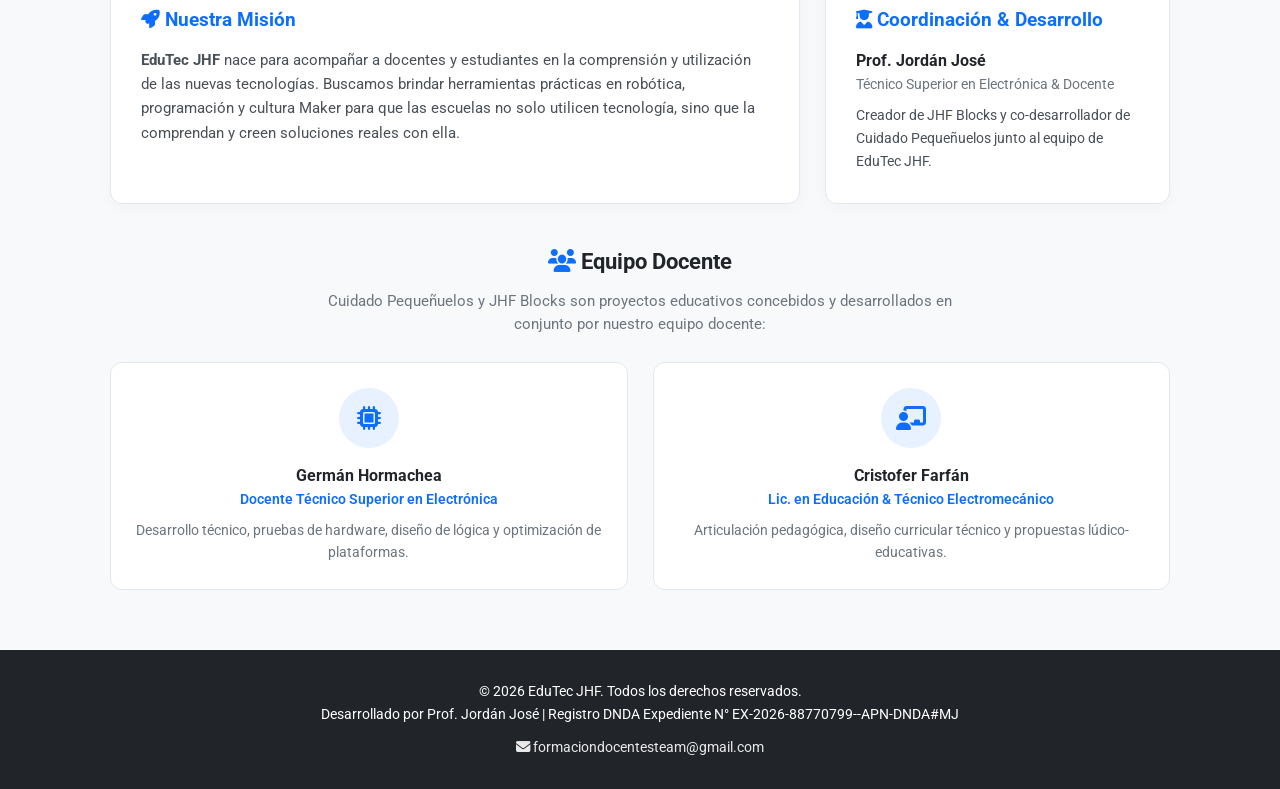
==== commit 5bbb2c3c: "index.html" ====
--- a/index.html
+++ b/index.html
@@ -299,7 +299,7 @@
       border: 1px solid #7DD3FC;
     }
 
-    /* MOCKUP NOTEBOOK / LAPTOP CORREGIDO */
+    /* MOCKUP NOTEBOOK / LAPTOP FLEXIBLE Y ADAPTABLE */
     .notebook-mockup-container {
       max-width: 850px;
       margin: 30px auto 0 auto;
@@ -337,7 +337,6 @@
       width: 100%;
       height: auto;
       display: block;
-      object-fit: cover;
     }
 
     .notebook-base {
@@ -999,7 +998,7 @@
         <p style="color: var(--secondary);">Entorno de programación por bloques para Arduino y electrónica educativa</p>
       </div>
 
-      <!-- MOCKUP NOTEBOOK / LAPTOP PARA JHF BLOCKS -->
+      <!-- MOCKUP NOTEBOOK / LAPTOP USANDO TU IMAGEN CAPTURA_NOTEBOOK.PNG -->
       <div class="notebook-mockup-container">
         <div class="notebook-top-bar">
           <div class="window-dot dot-red"></div>
@@ -1008,7 +1007,7 @@
           <span style="color: #94a3b8; font-size: 0.8rem; margin-left: 10px; font-weight: 500;"><i class="fas fa-laptop"></i> JHF Blocks v1.12.0 — Entorno de Programación en Notebook</span>
         </div>
         <div class="notebook-screen">
-          <img src="pantalla-inicio.png" alt="JHF Blocks corriendo en Notebook escolar">
+          <img src="CAPTURA_NOTEBOOK.png" alt="JHF Blocks corriendo en Notebook escolar">
         </div>
       </div>
       <div class="notebook-base"></div>
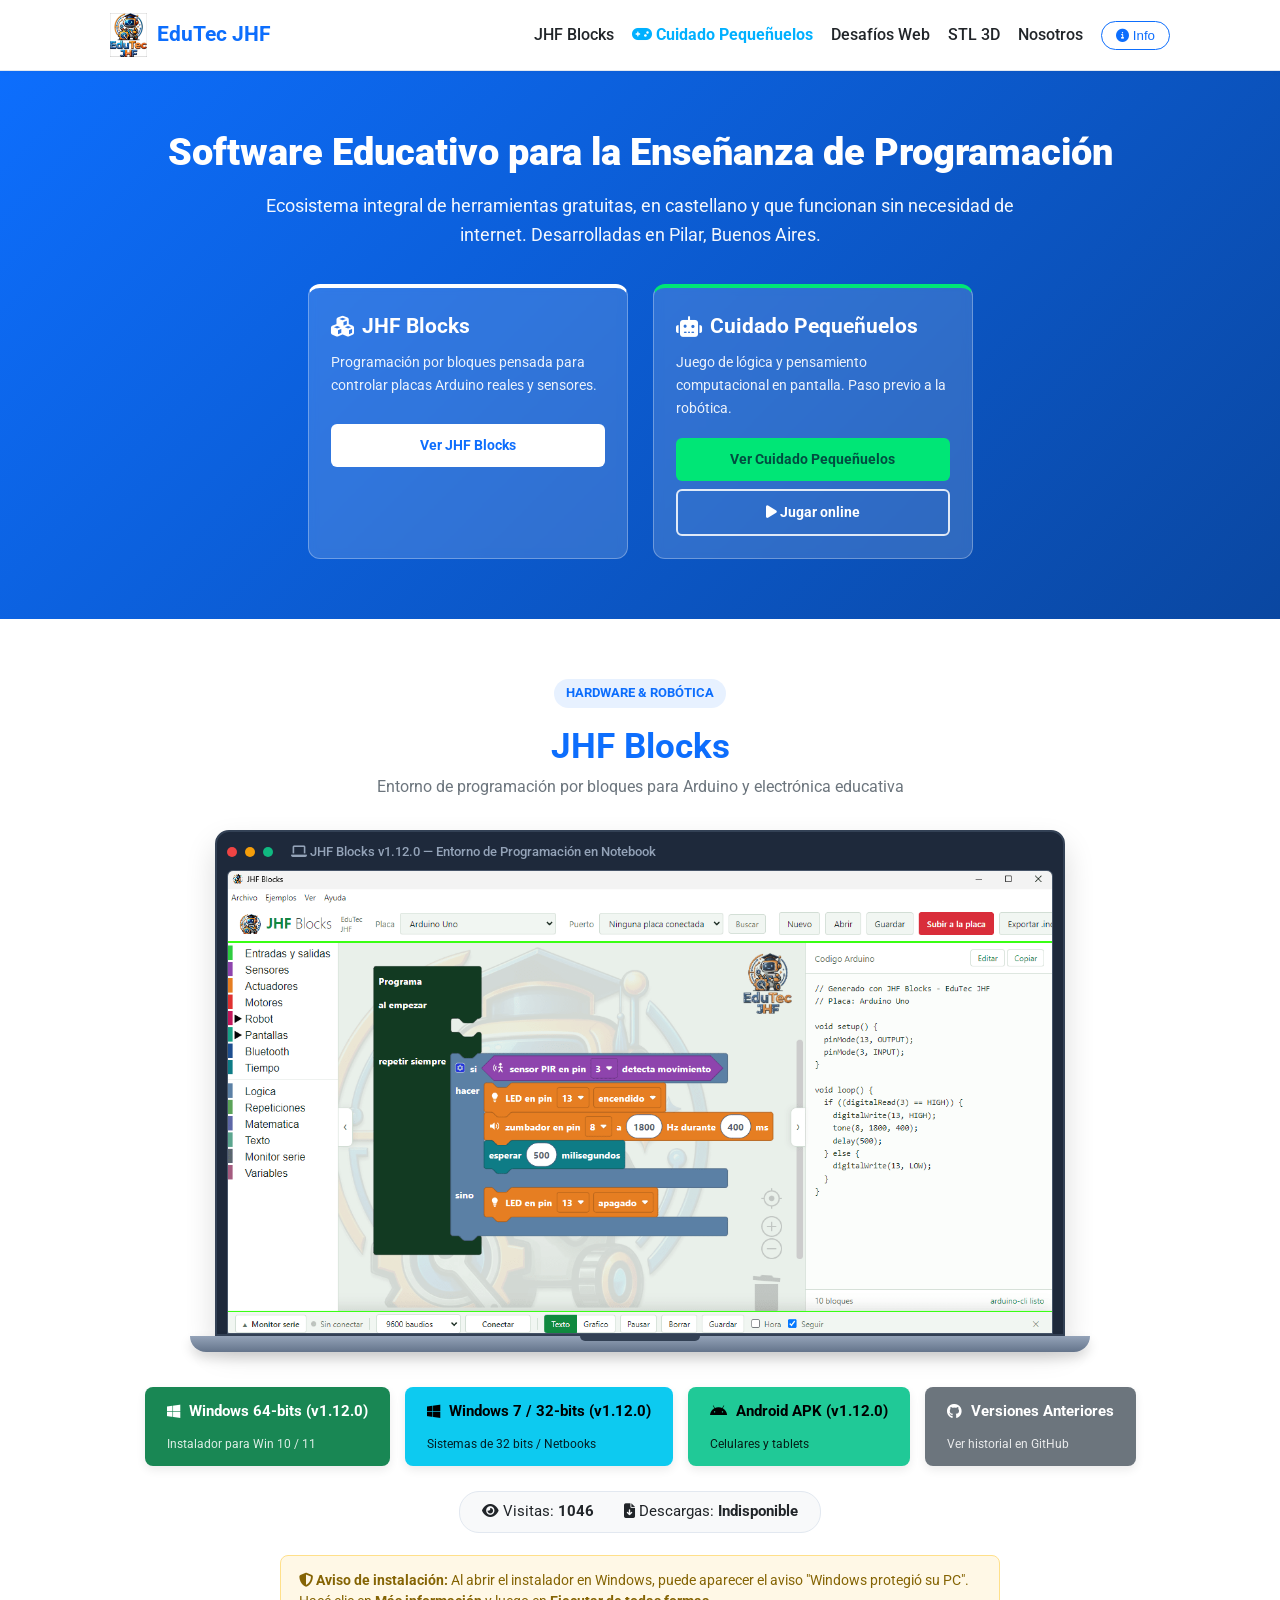
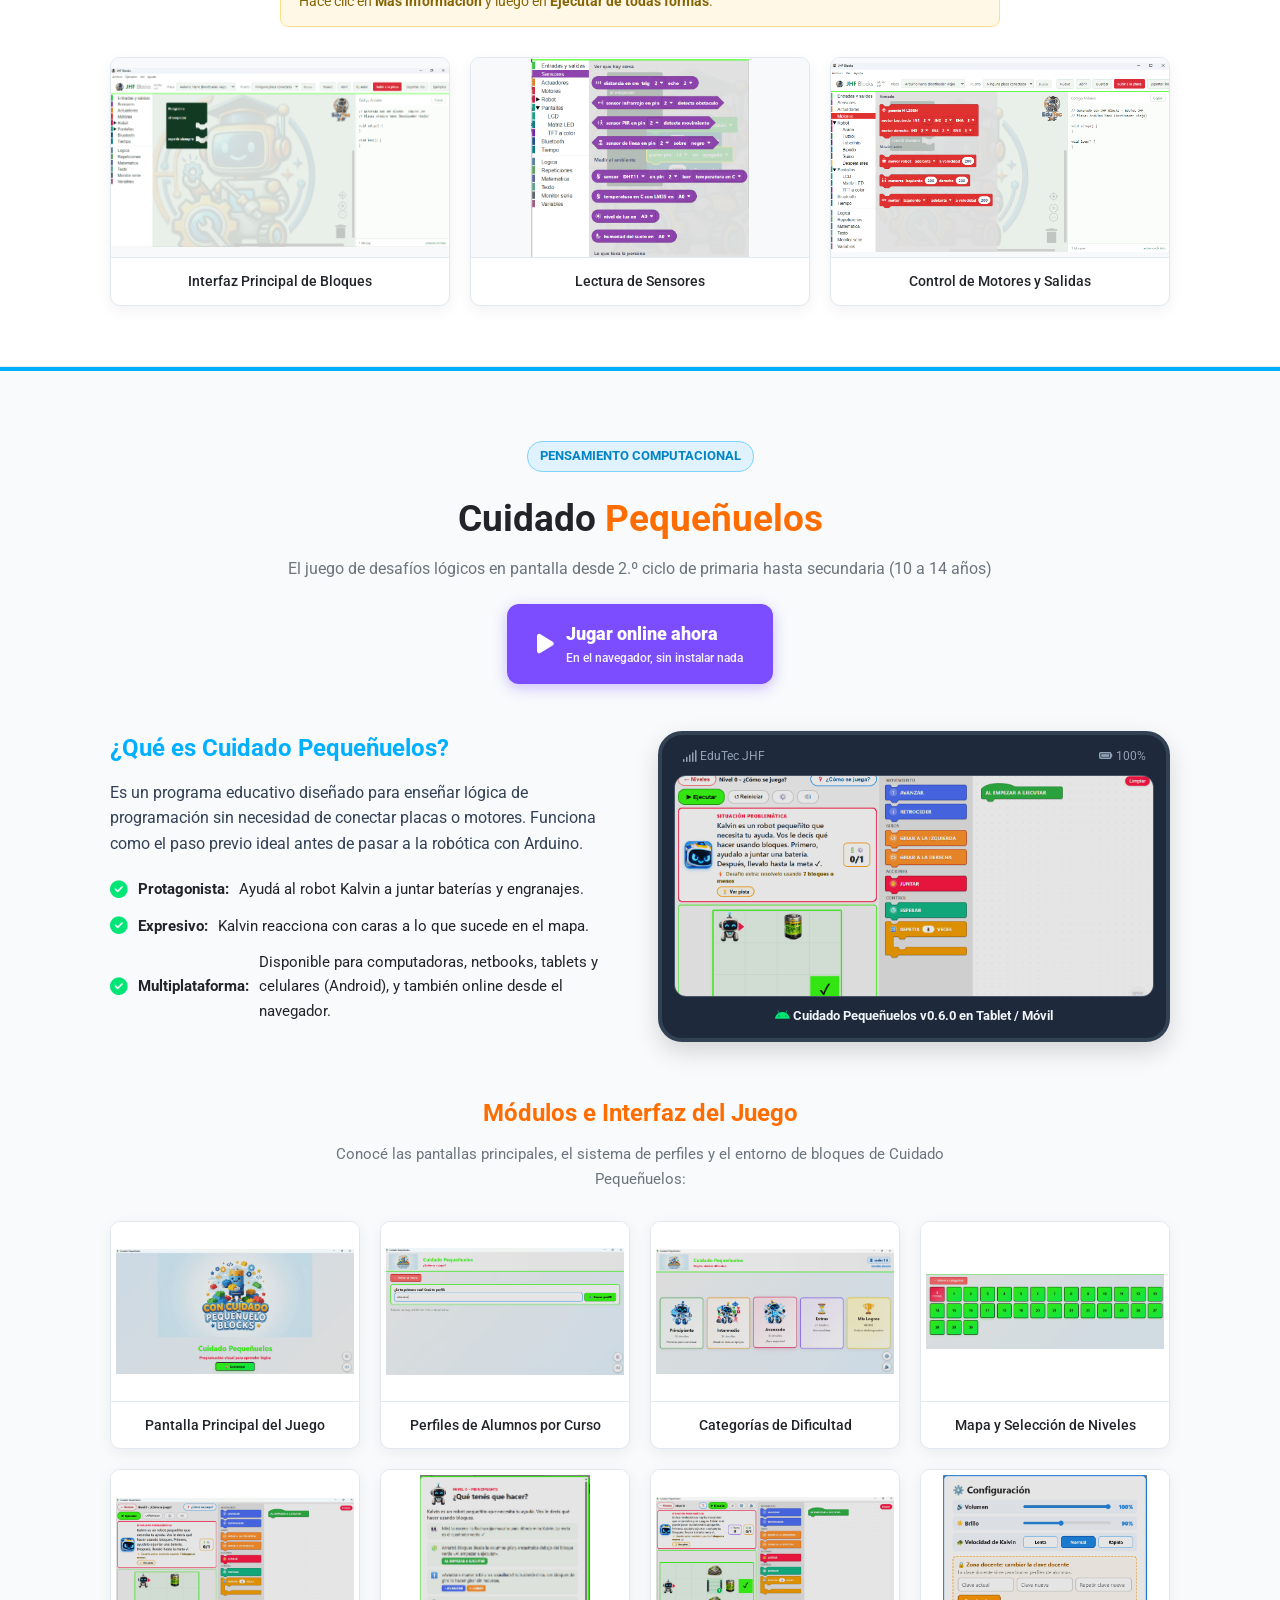
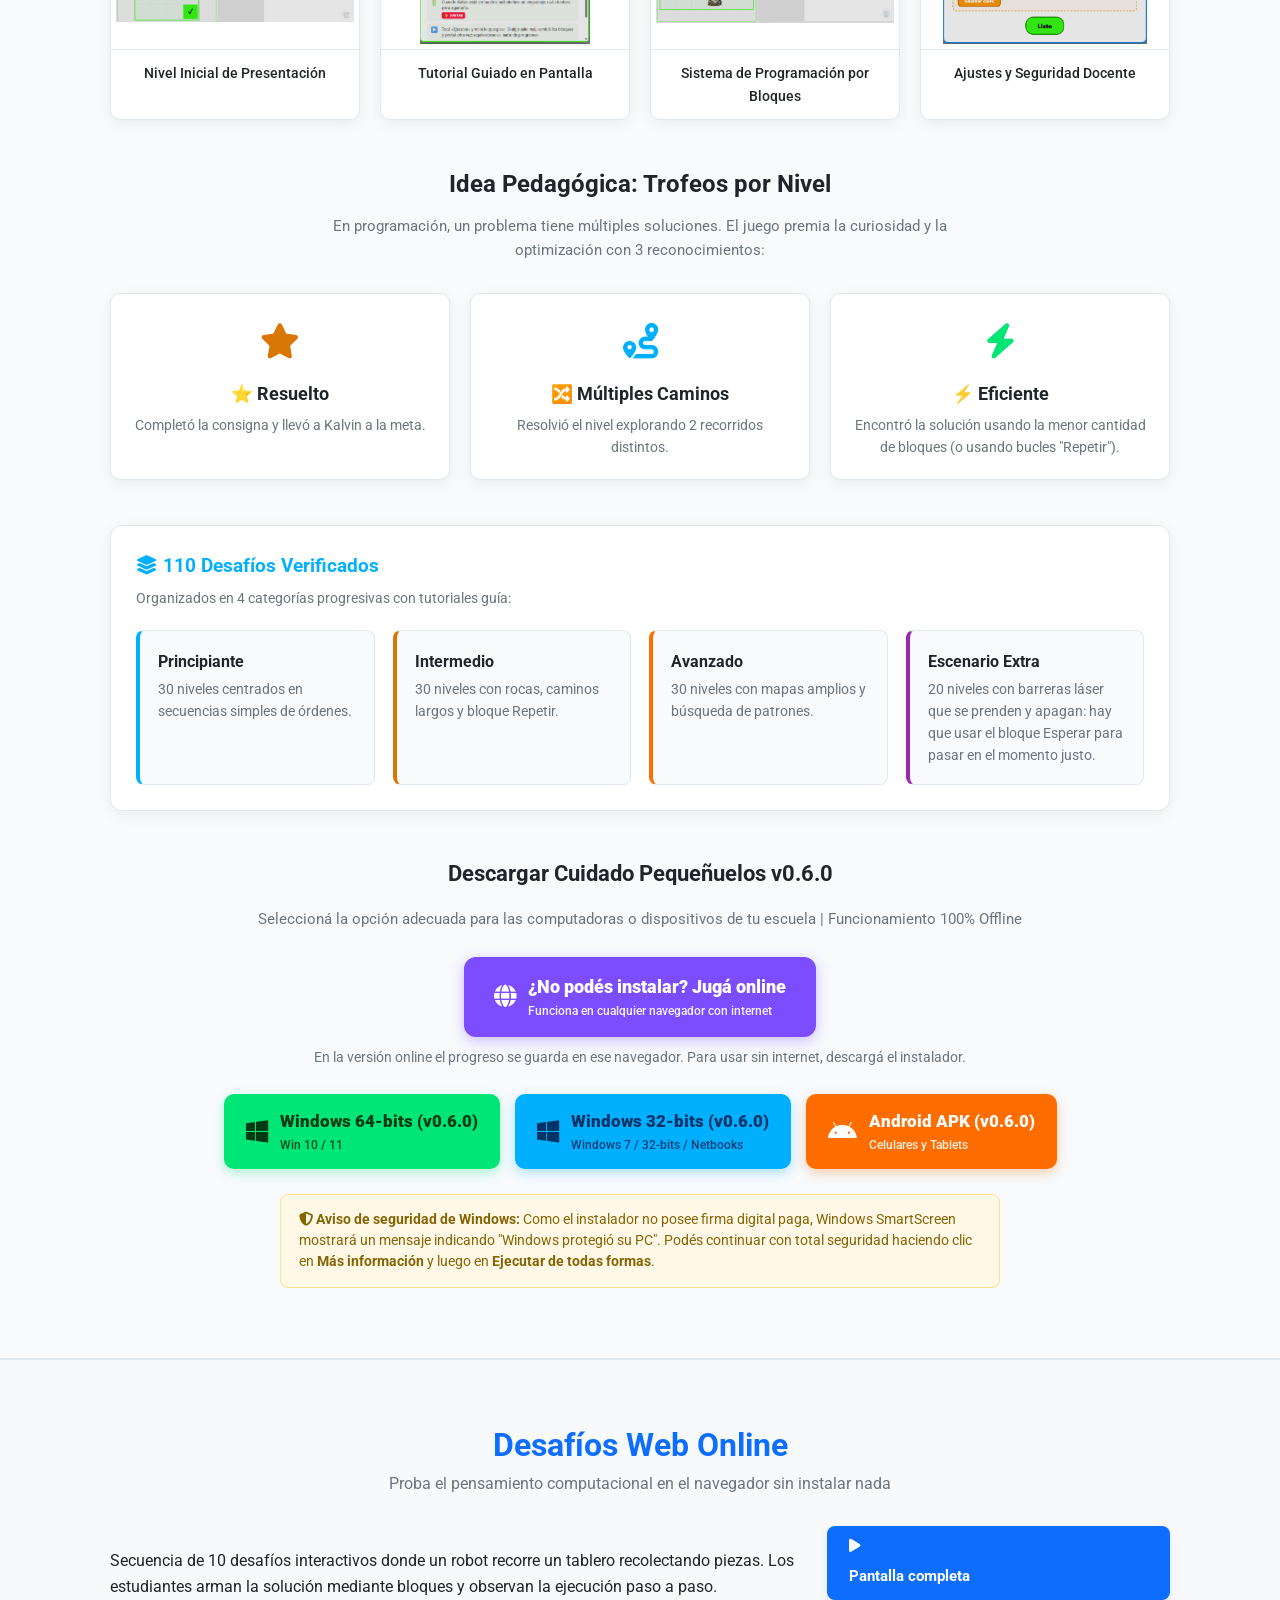
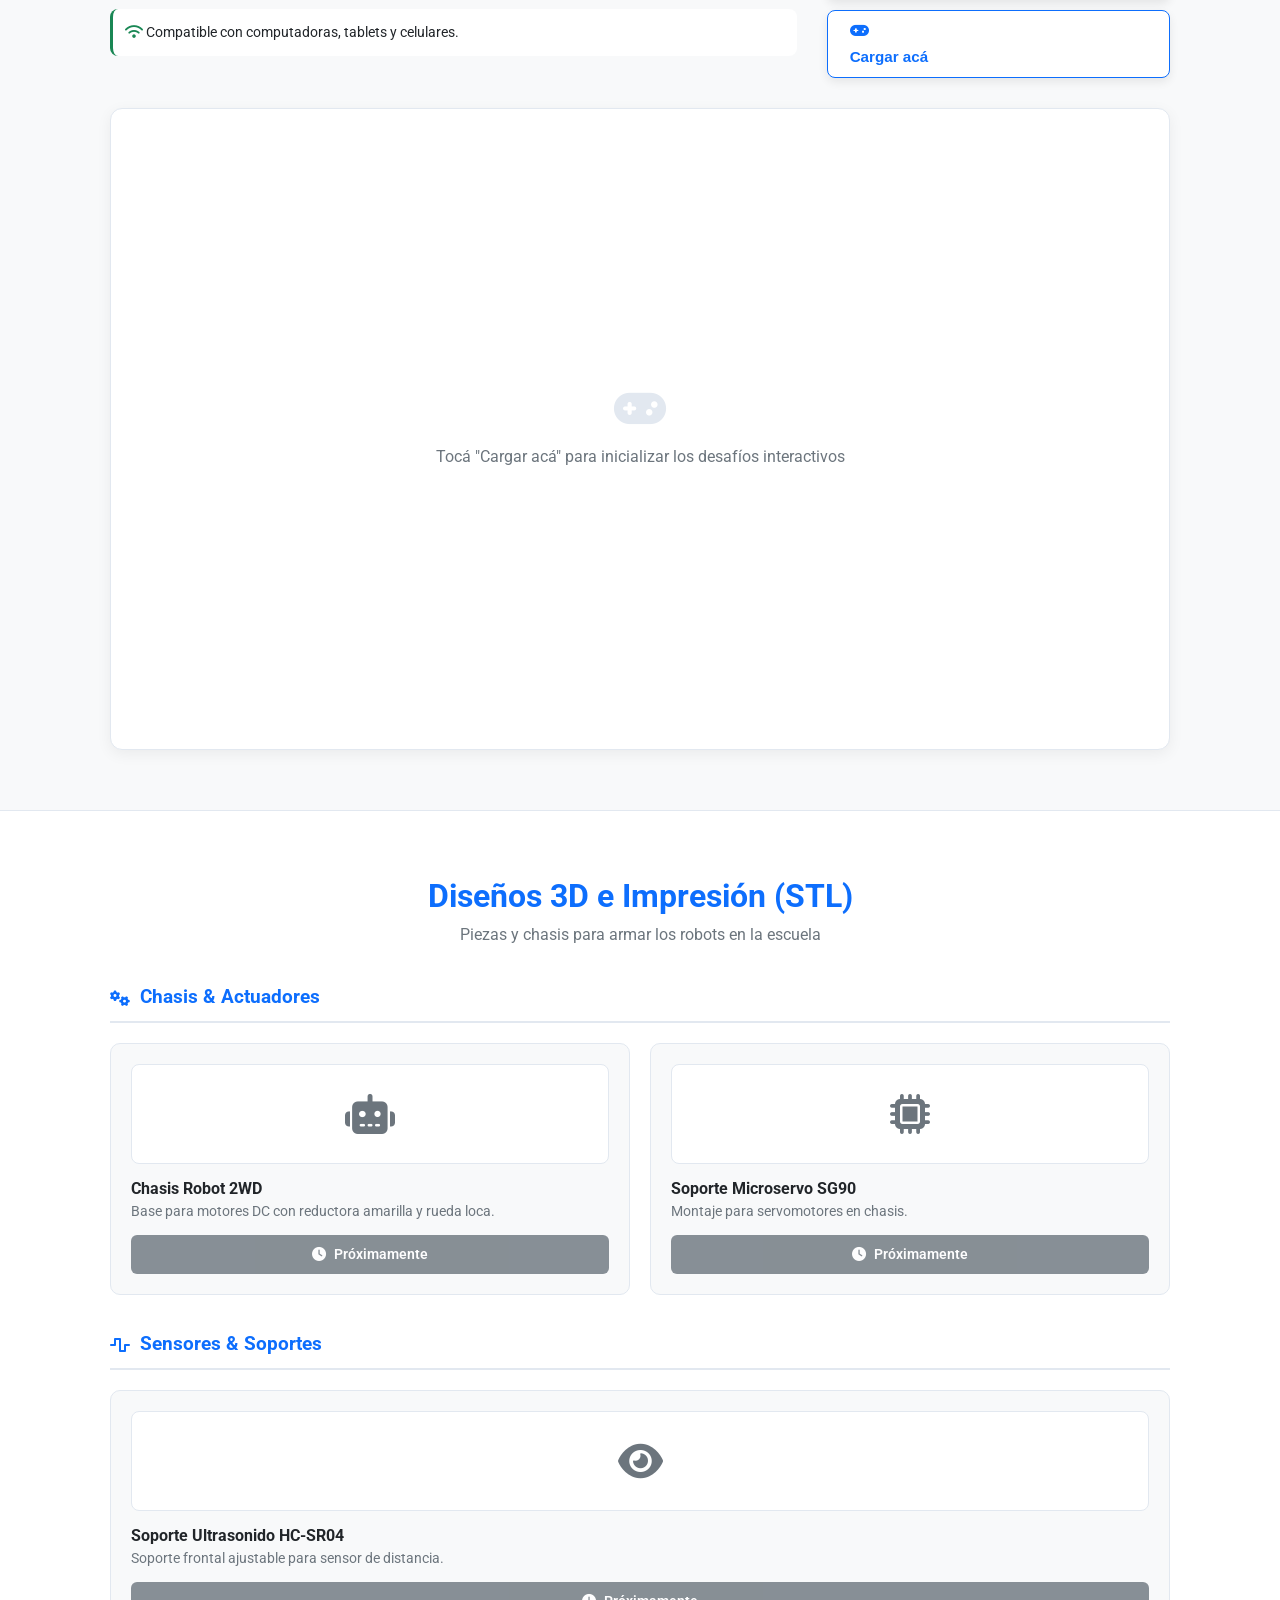
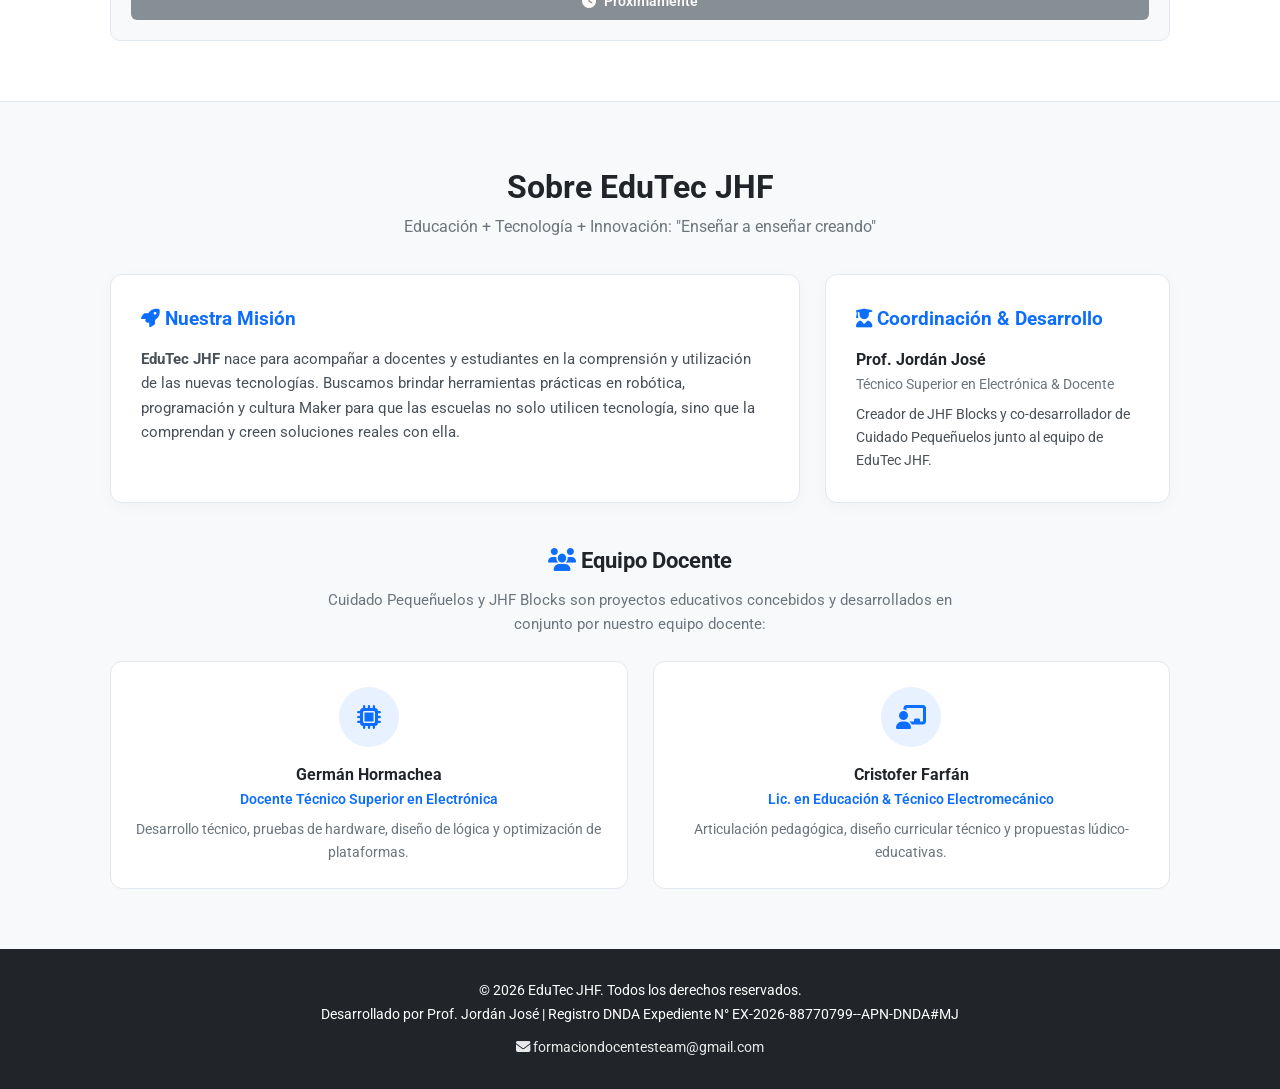
==== commit 95d4c02c: "Add files via upload" ====
--- a/index.html
+++ b/index.html
@@ -10,11 +10,15 @@
   <meta property="og:type" content="website">
   <meta property="og:title" content="EduTec JHF - Software Educativo y Robótica">
   <meta property="og:description" content="Descargá JHF Blocks y Cuidado Pequeñuelos. Soluciones gratuitas en castellano para aprender programación y robótica sin internet.">
-  <meta property="og:image" content="PANTALA_INICIO_PEQUEÑUELOS.png">
+  <meta property="og:image" content="https://edutecjhf.github.io/jhf-blocks-web/vista-previa.jpg">
+  <meta property="og:image:width" content="1200">
+  <meta property="og:image:height" content="630">
+  <meta property="og:image:alt" content="EduTec JHF: JHF Blocks y Cuidado Pequeñuelos">
   <meta property="og:url" content="https://edutecjhf.github.io/jhf-blocks-web/">
   <meta property="og:site_name" content="EduTec JHF">
   <meta property="og:locale" content="es_AR">
   <meta name="twitter:card" content="summary_large_image">
+  <meta name="twitter:image" content="https://edutecjhf.github.io/jhf-blocks-web/vista-previa.jpg">
   <link rel="icon" href="logo.png" type="image/png">
   
   <!-- FontAwesome & Google Fonts -->
@@ -727,6 +731,56 @@
       transform: translateY(-2px);
       box-shadow: 0 6px 18px rgba(255, 109, 0, 0.5);
       background-color: #e65100;
+    }
+
+    /* BOTÓN JUGAR ONLINE (CUIDADO PEQUEÑUELOS EN EL NAVEGADOR) */
+    .btn-online-cp {
+      display: inline-flex;
+      align-items: center;
+      gap: 12px;
+      padding: 16px 30px;
+      border-radius: 12px;
+      background-color: #7c4dff;
+      color: #ffffff;
+      font-weight: 900;
+      font-size: 1.1rem;
+      box-shadow: 0 4px 14px rgba(124, 77, 255, 0.35);
+      transition: all 0.2s;
+    }
+
+    .btn-online-cp:hover {
+      transform: translateY(-2px);
+      background-color: #651fff;
+      box-shadow: 0 6px 20px rgba(124, 77, 255, 0.5);
+    }
+
+    .btn-online-cp small {
+      display: block;
+      font-size: 0.78rem;
+      font-weight: 500;
+      opacity: 0.92;
+    }
+
+    .online-cp-box {
+      text-align: center;
+      margin: 22px 0 6px;
+    }
+
+    .online-cp-nota {
+      font-size: 0.85rem;
+      color: var(--secondary);
+      margin-top: 10px;
+    }
+
+    .btn-select.online {
+      background-color: transparent;
+      color: #ffffff;
+      border: 2px solid rgba(255, 255, 255, 0.85);
+      margin-top: 8px;
+    }
+
+    .btn-select.online:hover {
+      background-color: rgba(255, 255, 255, 0.18);
     }
 
     /* SECCION DESAFIOS ONLINE */
@@ -984,6 +1038,7 @@
           <h3><i class="fas fa-robot"></i> Cuidado Pequeñuelos</h3>
           <p>Juego de lógica y pensamiento computacional en pantalla. Paso previo a la robótica.</p>
           <a href="#cuidado-pequenuelos" class="btn-select cp">Ver Cuidado Pequeñuelos</a>
+          <a href="cuidado-pequenuelos/" target="_blank" rel="noopener" class="btn-select online"><i class="fas fa-play"></i> Jugar online</a>
         </div>
       </div>
     </div>
@@ -1007,7 +1062,7 @@
           <span style="color: #94a3b8; font-size: 0.8rem; margin-left: 10px; font-weight: 500;"><i class="fas fa-laptop"></i> JHF Blocks v1.12.0 — Entorno de Programación en Notebook</span>
         </div>
         <div class="notebook-screen">
-          <img src="CAPTURA_NOTEBOOK.png" alt="JHF Blocks corriendo en Notebook escolar">
+          <img loading="lazy" decoding="async" src="CAPTURA_NOTEBOOK.png" alt="JHF Blocks corriendo en Notebook escolar">
         </div>
       </div>
       <div class="notebook-base"></div>
@@ -1057,15 +1112,15 @@
       <!-- Galería JHF -->
       <div class="gallery-grid">
         <div class="gallery-item">
-          <img src="pantalla-inicio.png" alt="Pantalla Principal JHF Blocks">
+          <img loading="lazy" decoding="async" src="pantalla-inicio.png" alt="Pantalla Principal JHF Blocks">
           <div class="gallery-caption">Interfaz Principal de Bloques</div>
         </div>
         <div class="gallery-item">
-          <img src="captura-sensores.png" alt="Módulo de Sensores">
+          <img loading="lazy" decoding="async" src="captura-sensores.png" alt="Módulo de Sensores">
           <div class="gallery-caption">Lectura de Sensores</div>
         </div>
         <div class="gallery-item">
-          <img src="captura-motores.png" alt="Control de Motores">
+          <img loading="lazy" decoding="async" src="captura-motores.png" alt="Control de Motores">
           <div class="gallery-caption">Control de Motores y Salidas</div>
         </div>
       </div>
@@ -1079,6 +1134,17 @@
         <span class="brand-badge cp">Pensamiento Computacional</span>
         <h2>Cuidado <span>Pequeñuelos</span></h2>
         <p style="color: var(--secondary);">El juego de desafíos lógicos en pantalla desde 2.º ciclo de primaria hasta secundaria (10 a 14 años)</p>
+
+        <!-- JUGAR ONLINE: abre el juego en el navegador, sin instalar -->
+        <div class="online-cp-box">
+          <a href="cuidado-pequenuelos/" target="_blank" rel="noopener" class="btn-online-cp">
+            <i class="fas fa-play" style="font-size: 1.4rem;"></i>
+            <span style="text-align: left;">
+              Jugar online ahora
+              <small>En el navegador, sin instalar nada</small>
+            </span>
+          </a>
+        </div>
       </div>
 
       <div class="cp-intro-grid">
@@ -1090,7 +1156,7 @@
           <ul class="cp-features-list">
             <li><i class="fas fa-check-circle"></i> <strong>Protagonista:</strong> Ayudá al robot Kalvin a juntar baterías y engranajes.</li>
             <li><i class="fas fa-check-circle"></i> <strong>Expresivo:</strong> Kalvin reacciona con caras a lo que sucede en el mapa.</li>
-            <li><i class="fas fa-check-circle"></i> <strong>Multiplataforma:</strong> Disponible para computadoras, netbooks, tablets y celulares (Android).</li>
+            <li><i class="fas fa-check-circle"></i> <strong>Multiplataforma:</strong> Disponible para computadoras, netbooks, tablets y celulares (Android), y también online desde el navegador.</li>
           </ul>
         </div>
 
@@ -1101,7 +1167,7 @@
             <span><i class="fas fa-battery-full"></i> 100%</span>
           </div>
           <div class="mobile-screen-frame">
-            <img src="NIVEL_0_CUIDADO_PEQUEÑUELO.png" alt="Cuidado Pequeñuelos corriendo en Celular y Tablet">
+            <img loading="lazy" decoding="async" src="NIVEL_0_CUIDADO_PEQUEÑUELO.png" alt="Cuidado Pequeñuelos corriendo en Celular y Tablet">
           </div>
           <div class="mobile-screen-footer">
             <i class="fab fa-android" style="color: var(--cp-green-fluor);"></i> Cuidado Pequeñuelos v0.6.0 en Tablet / Móvil
@@ -1117,42 +1183,42 @@
 
       <div class="cp-gallery-grid">
         <div class="cp-gallery-item">
-          <img src="PANTALA_INICIO_PEQUEÑUELOS.png" alt="Pantalla de Inicio Cuidado Pequeñuelos">
+          <img loading="lazy" decoding="async" src="PANTALA_INICIO_PEQUEÑUELOS.png" alt="Pantalla de Inicio Cuidado Pequeñuelos">
           <div class="cp-gallery-caption">Pantalla Principal del Juego</div>
         </div>
 
         <div class="cp-gallery-item">
-          <img src="CREAR_PERFILES.png" alt="Gestión de Perfiles de Alumnos">
+          <img loading="lazy" decoding="async" src="CREAR_PERFILES.png" alt="Gestión de Perfiles de Alumnos">
           <div class="cp-gallery-caption">Perfiles de Alumnos por Curso</div>
         </div>
 
         <div class="cp-gallery-item">
-          <img src="PRINCIPIANTE_INTERMEDIO_AVANZADO.png" alt="Selección de Dificultad">
+          <img loading="lazy" decoding="async" src="PRINCIPIANTE_INTERMEDIO_AVANZADO.png" alt="Selección de Dificultad">
           <div class="cp-gallery-caption">Categorías de Dificultad</div>
         </div>
 
         <div class="cp-gallery-item">
-          <img src="NIVELES_CUIDADO_PEQUEÑUELO.png" alt="Mapa de Niveles">
+          <img loading="lazy" decoding="async" src="NIVELES_CUIDADO_PEQUEÑUELO.png" alt="Mapa de Niveles">
           <div class="cp-gallery-caption">Mapa y Selección de Niveles</div>
         </div>
 
         <div class="cp-gallery-item">
-          <img src="NIVEL_0_CUIDADO_PEQUEÑUELO.png" alt="Nivel Tutorial Kalvin">
+          <img loading="lazy" decoding="async" src="NIVEL_0_CUIDADO_PEQUEÑUELO.png" alt="Nivel Tutorial Kalvin">
           <div class="cp-gallery-caption">Nivel Inicial de Presentación</div>
         </div>
 
         <div class="cp-gallery-item">
-          <img src="TUTORIAL_CUIDADO_PEQUEÑUELO.png" alt="Guía Tutorial Paso a Paso">
+          <img loading="lazy" decoding="async" src="TUTORIAL_CUIDADO_PEQUEÑUELO.png" alt="Guía Tutorial Paso a Paso">
           <div class="cp-gallery-caption">Tutorial Guiado en Pantalla</div>
         </div>
 
         <div class="cp-gallery-item">
-          <img src="SISTEMA_BLOQUES.png" alt="Entorno de Programación por Bloques">
+          <img loading="lazy" decoding="async" src="SISTEMA_BLOQUES.png" alt="Entorno de Programación por Bloques">
           <div class="cp-gallery-caption">Sistema de Programación por Bloques</div>
         </div>
 
         <div class="cp-gallery-item">
-          <img src="MENU_CONFIGURACIONES.png" alt="Menú de Ajustes y Clave Docente">
+          <img loading="lazy" decoding="async" src="MENU_CONFIGURACIONES.png" alt="Menú de Ajustes y Clave Docente">
           <div class="cp-gallery-caption">Ajustes y Seguridad Docente</div>
         </div>
       </div>
@@ -1213,6 +1279,18 @@
         <h3 style="font-size: 1.4rem; margin-bottom: 15px; color: var(--dark);">Descargar Cuidado Pequeñuelos v0.6.0</h3>
         <p style="font-size: 0.95rem; color: var(--secondary); margin-bottom: 25px;">Seleccioná la opción adecuada para las computadoras o dispositivos de tu escuela | Funcionamiento 100% Offline</p>
 
+        <!-- JUGAR ONLINE (SIN INSTALAR) -->
+        <div class="online-cp-box" style="margin-bottom: 26px;">
+          <a href="cuidado-pequenuelos/" target="_blank" rel="noopener" class="btn-online-cp">
+            <i class="fas fa-globe" style="font-size: 1.4rem;"></i>
+            <span style="text-align: left;">
+              ¿No podés instalar? Jugá online
+              <small>Funciona en cualquier navegador con internet</small>
+            </span>
+          </a>
+          <p class="online-cp-nota">En la versión online el progreso se guarda en ese navegador. Para usar sin internet, descargá el instalador.</p>
+        </div>
+
         <!-- BOTONES DE DESCARGA PEQUEÑUELOS -->
         <div class="downloads-container">
           <!-- Windows 64-bits v0.6.0 -->
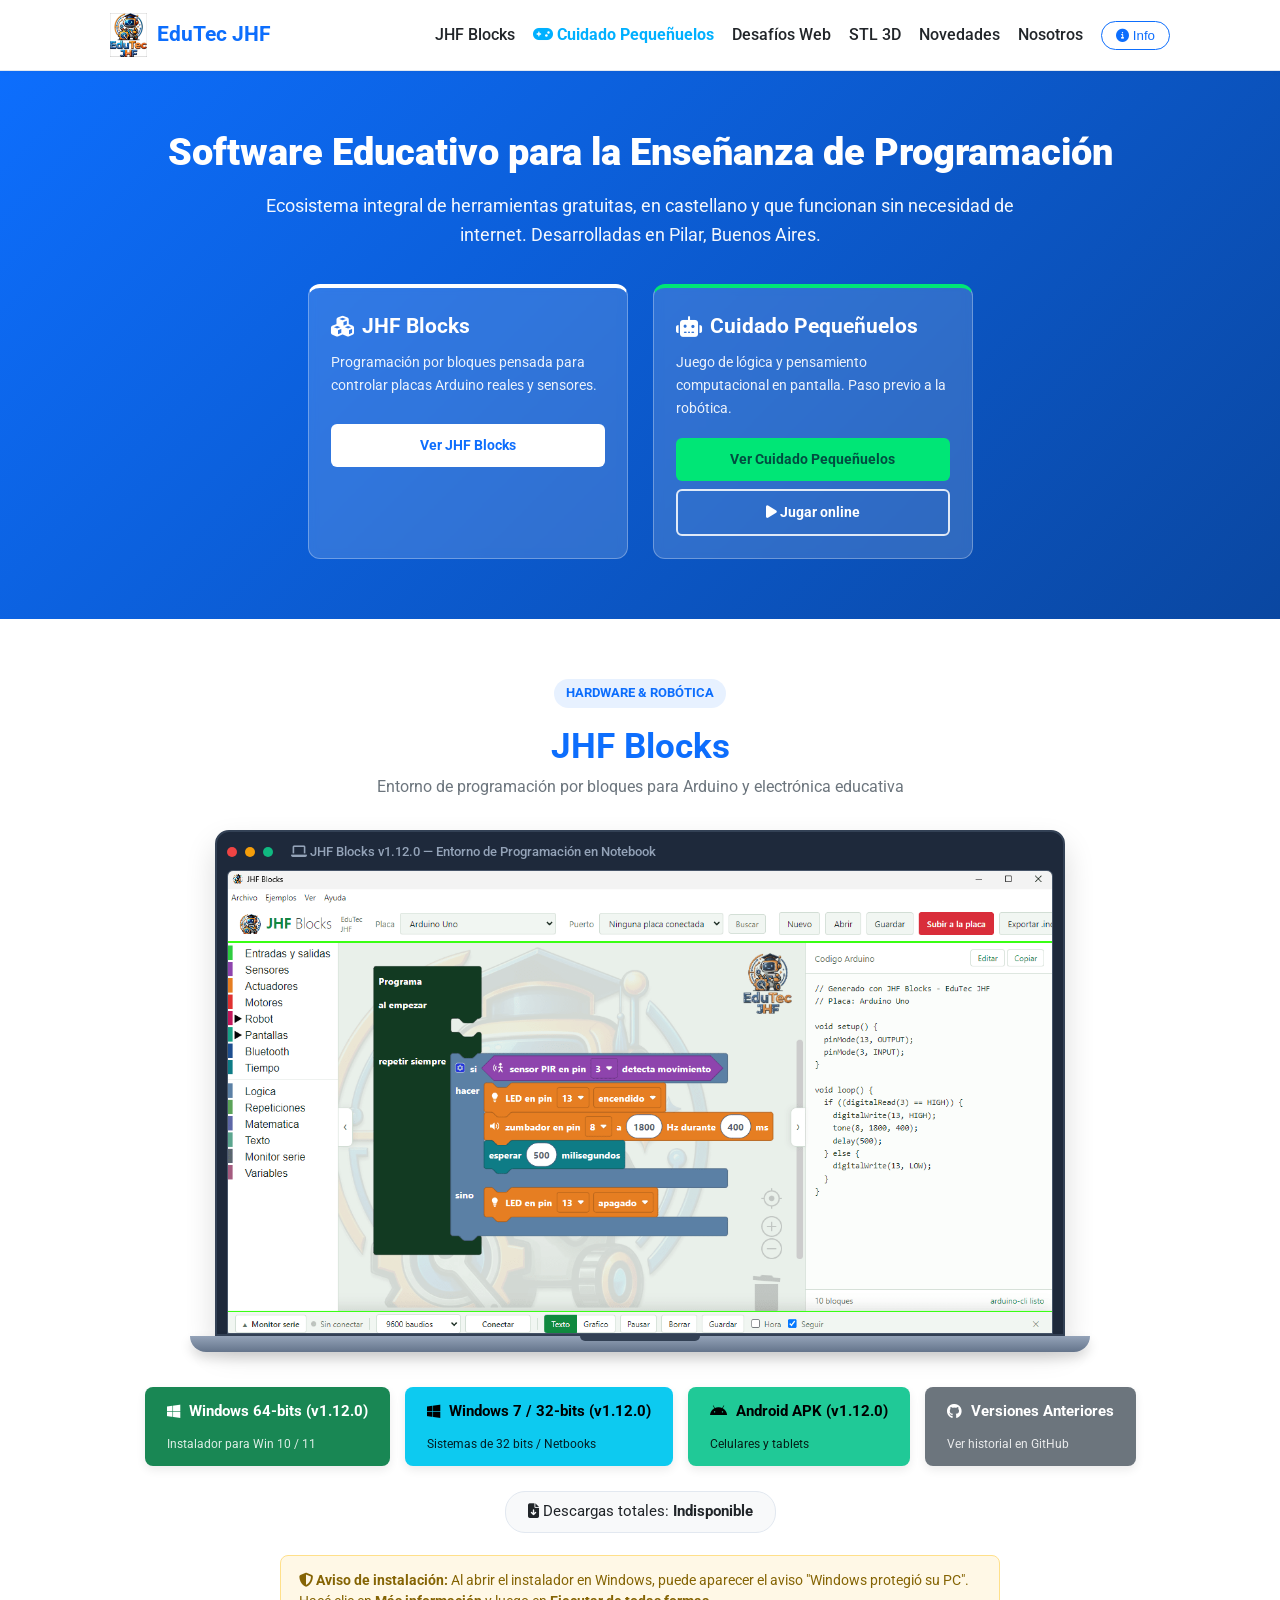
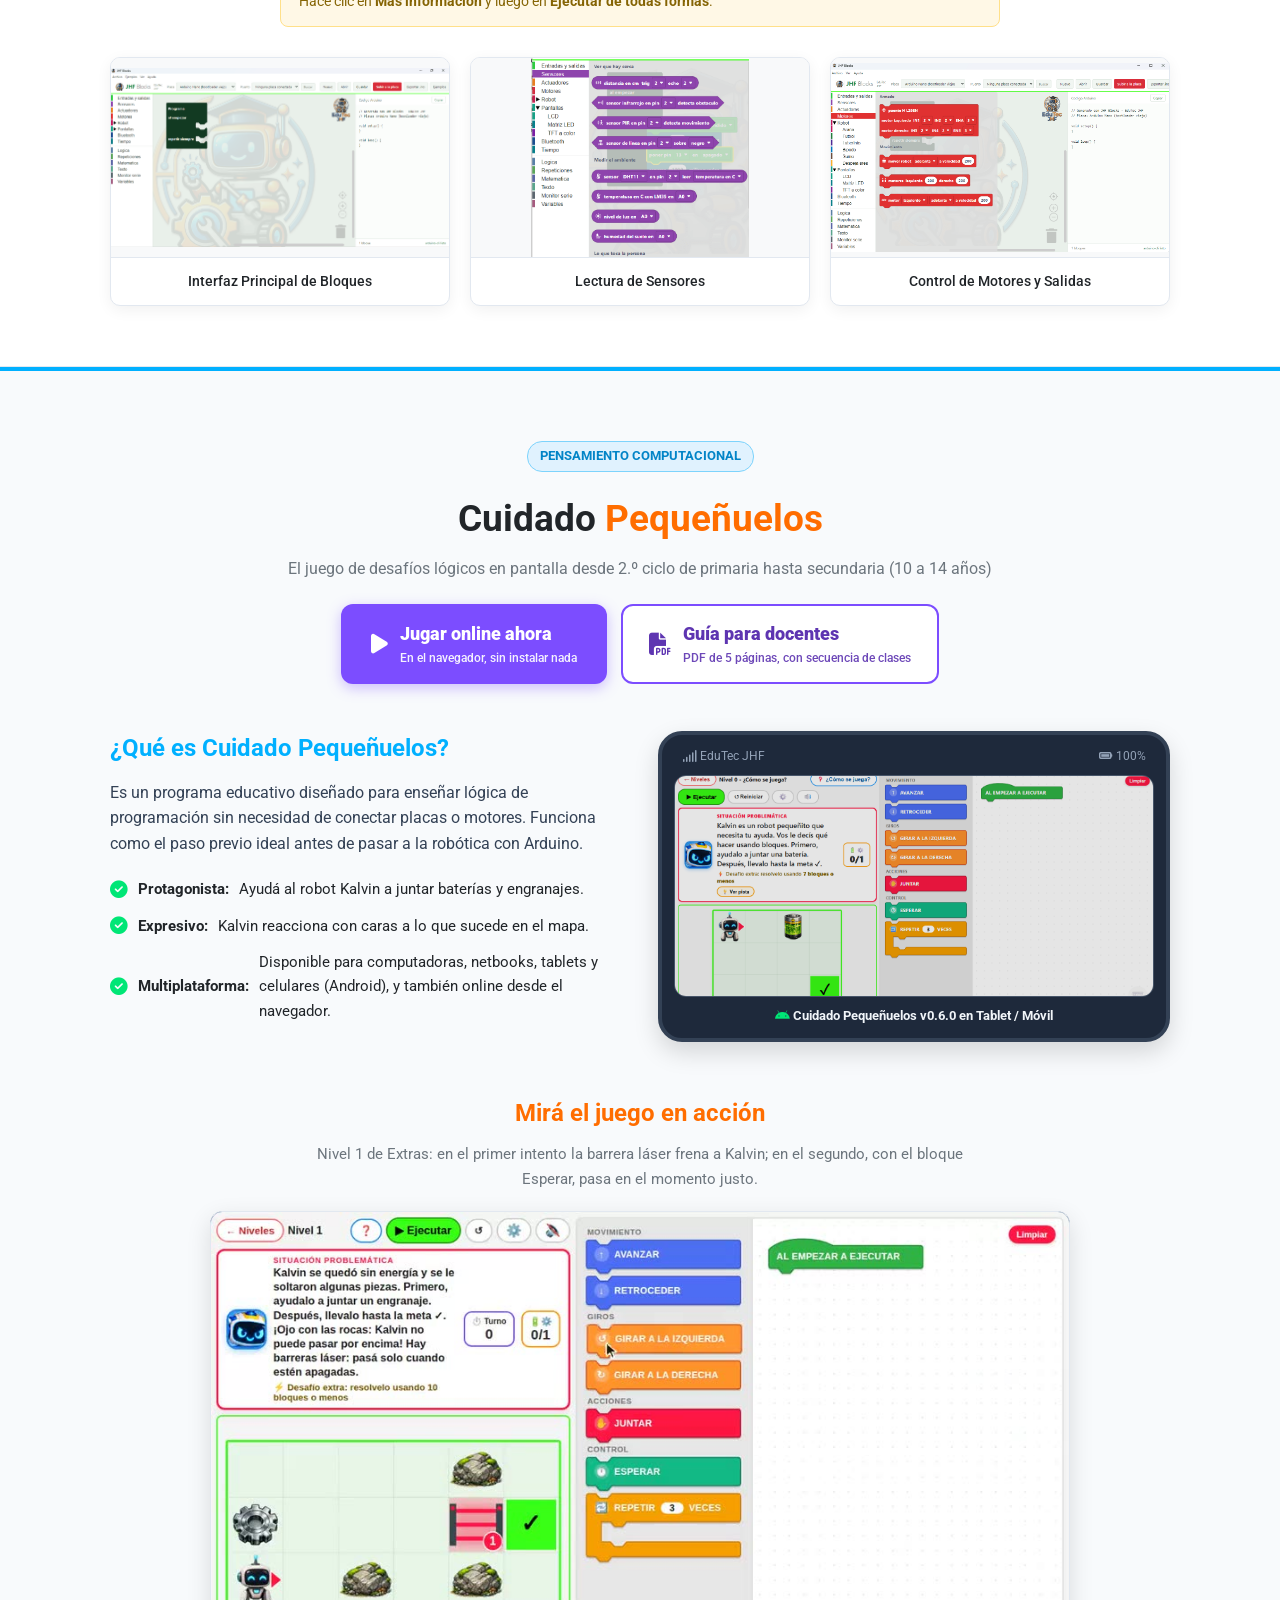
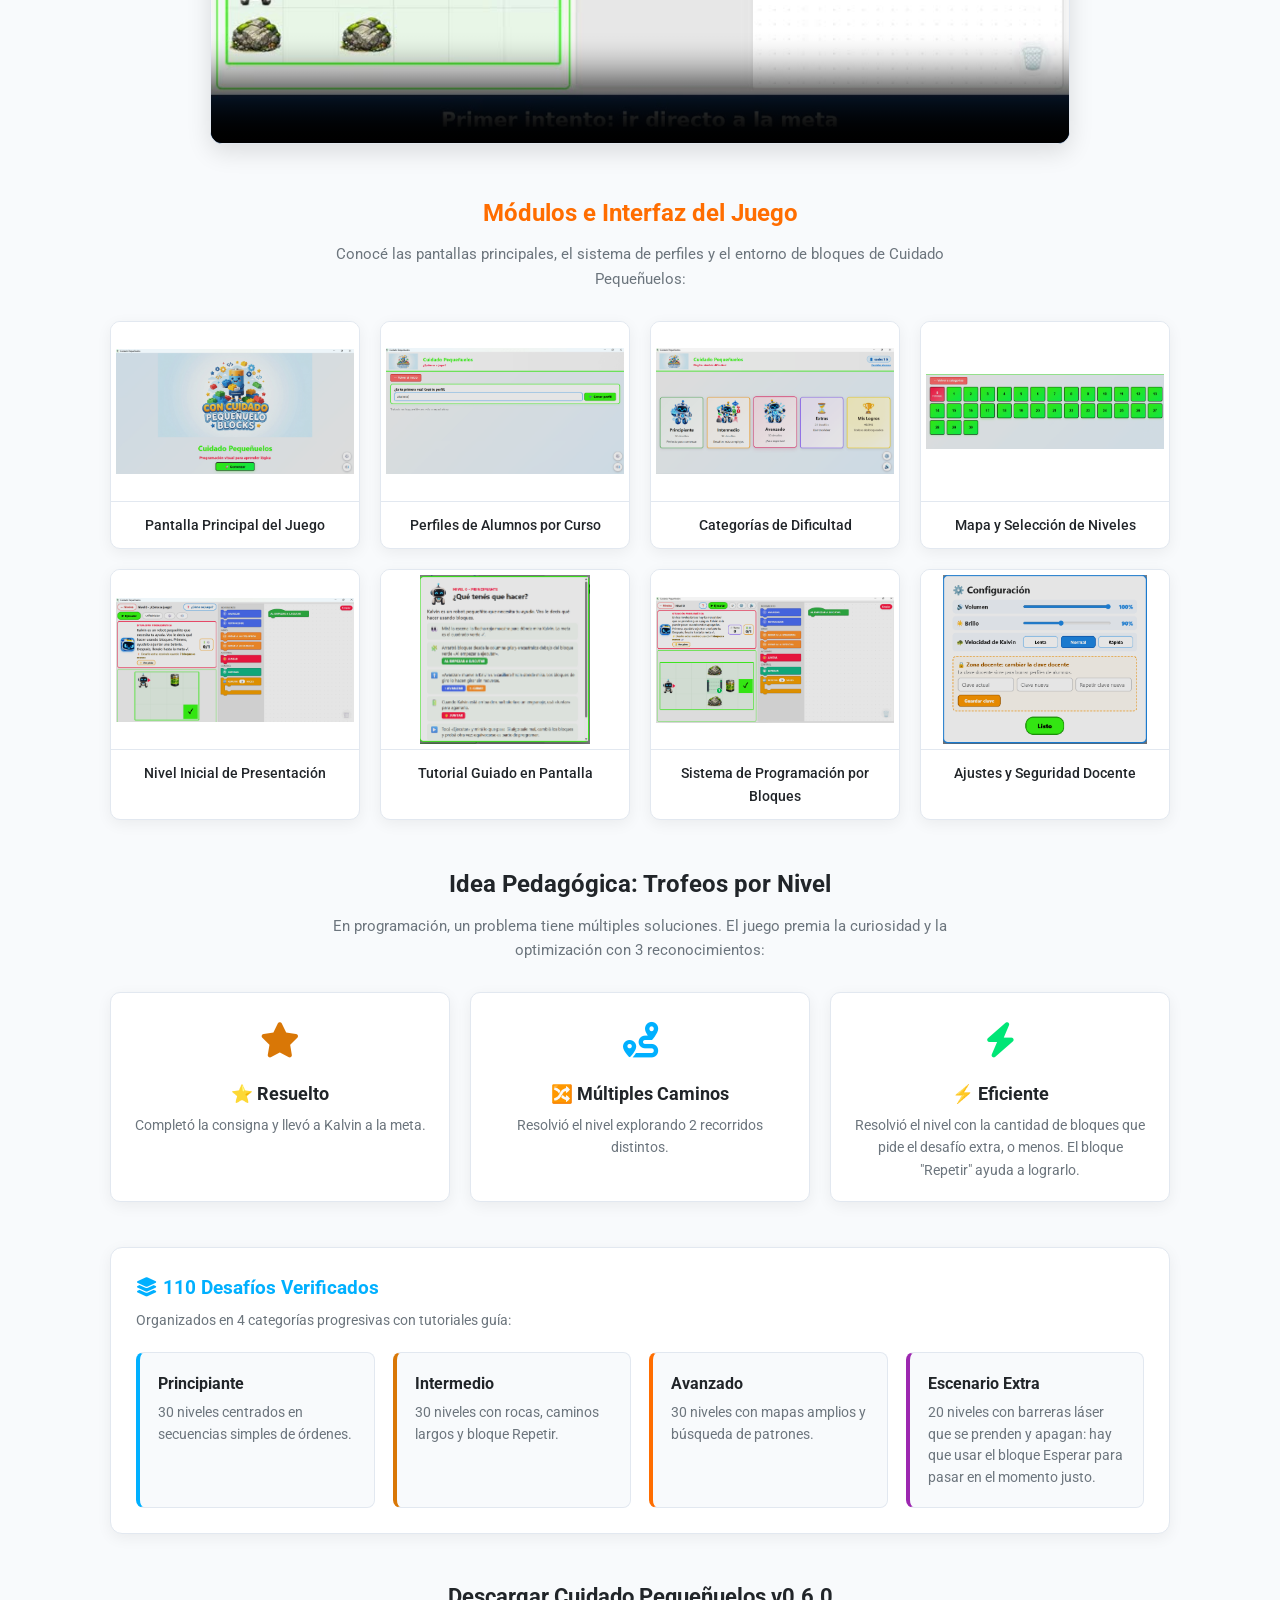
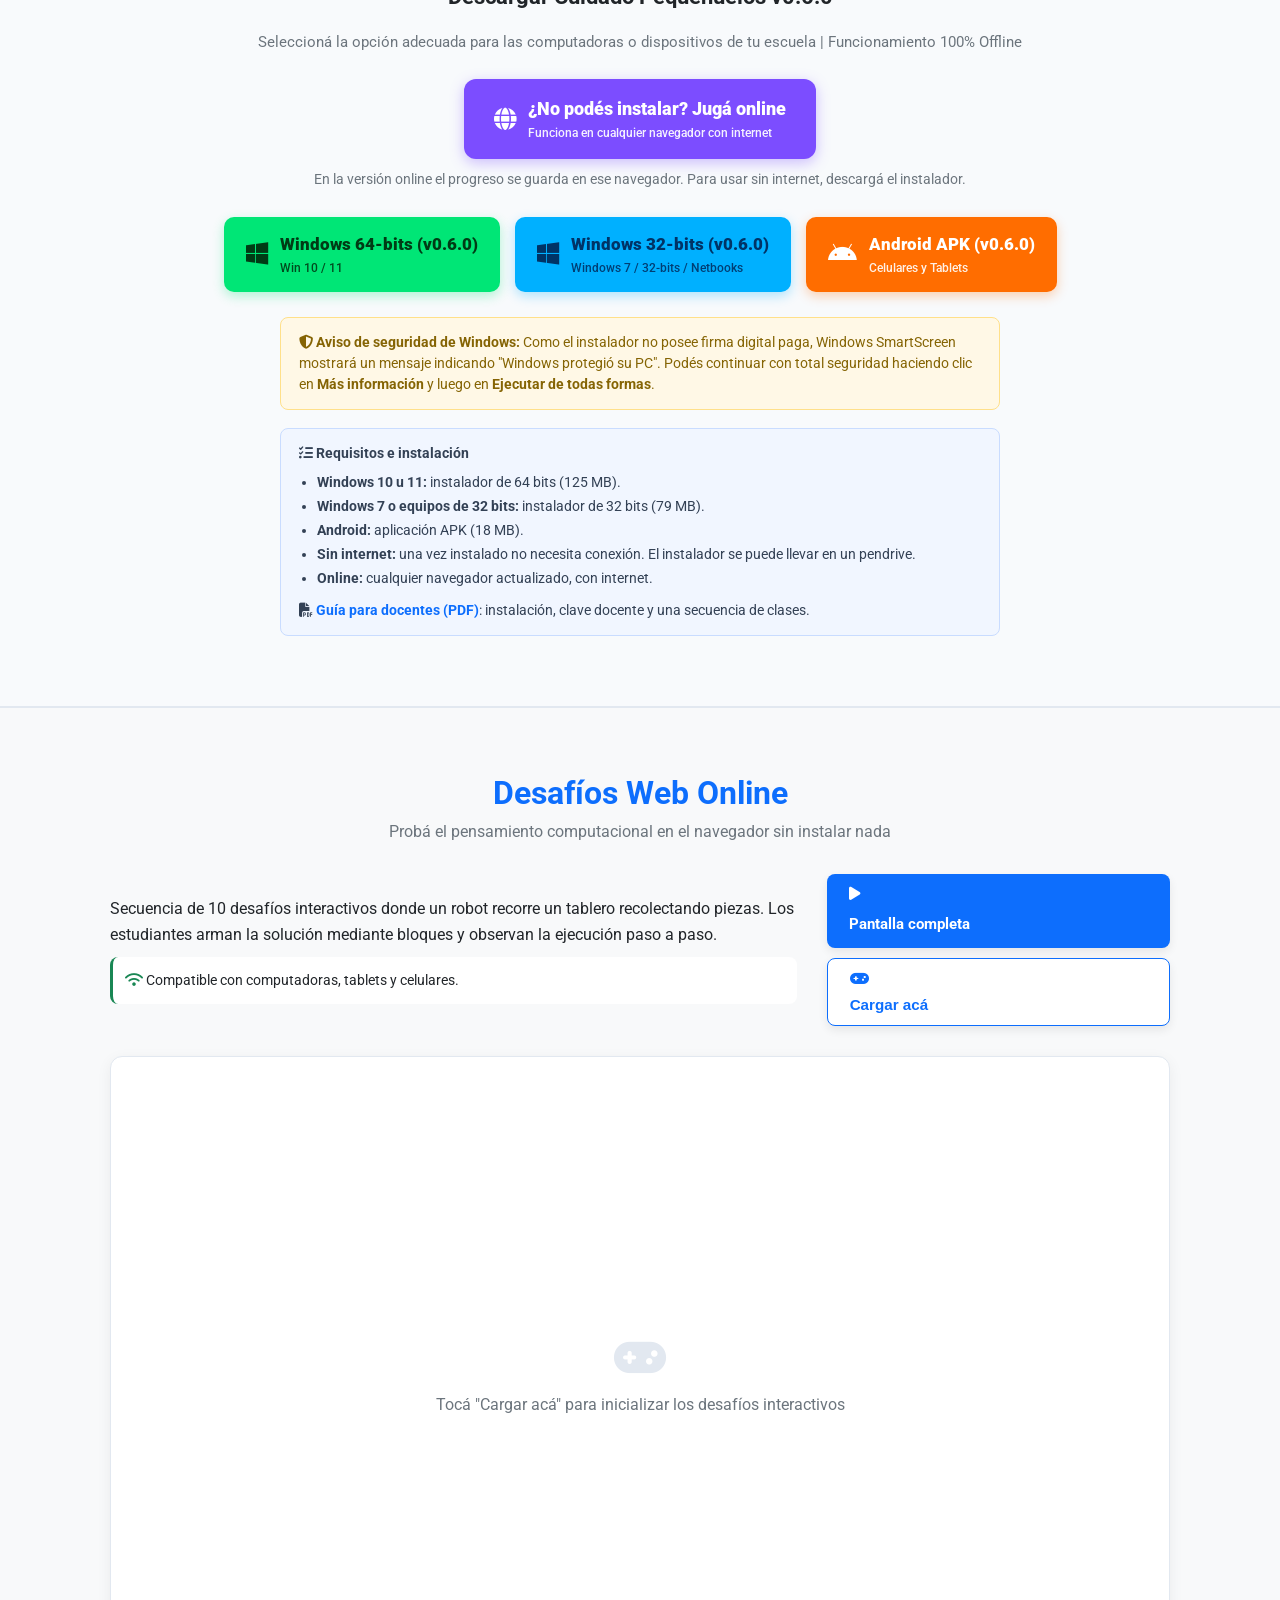
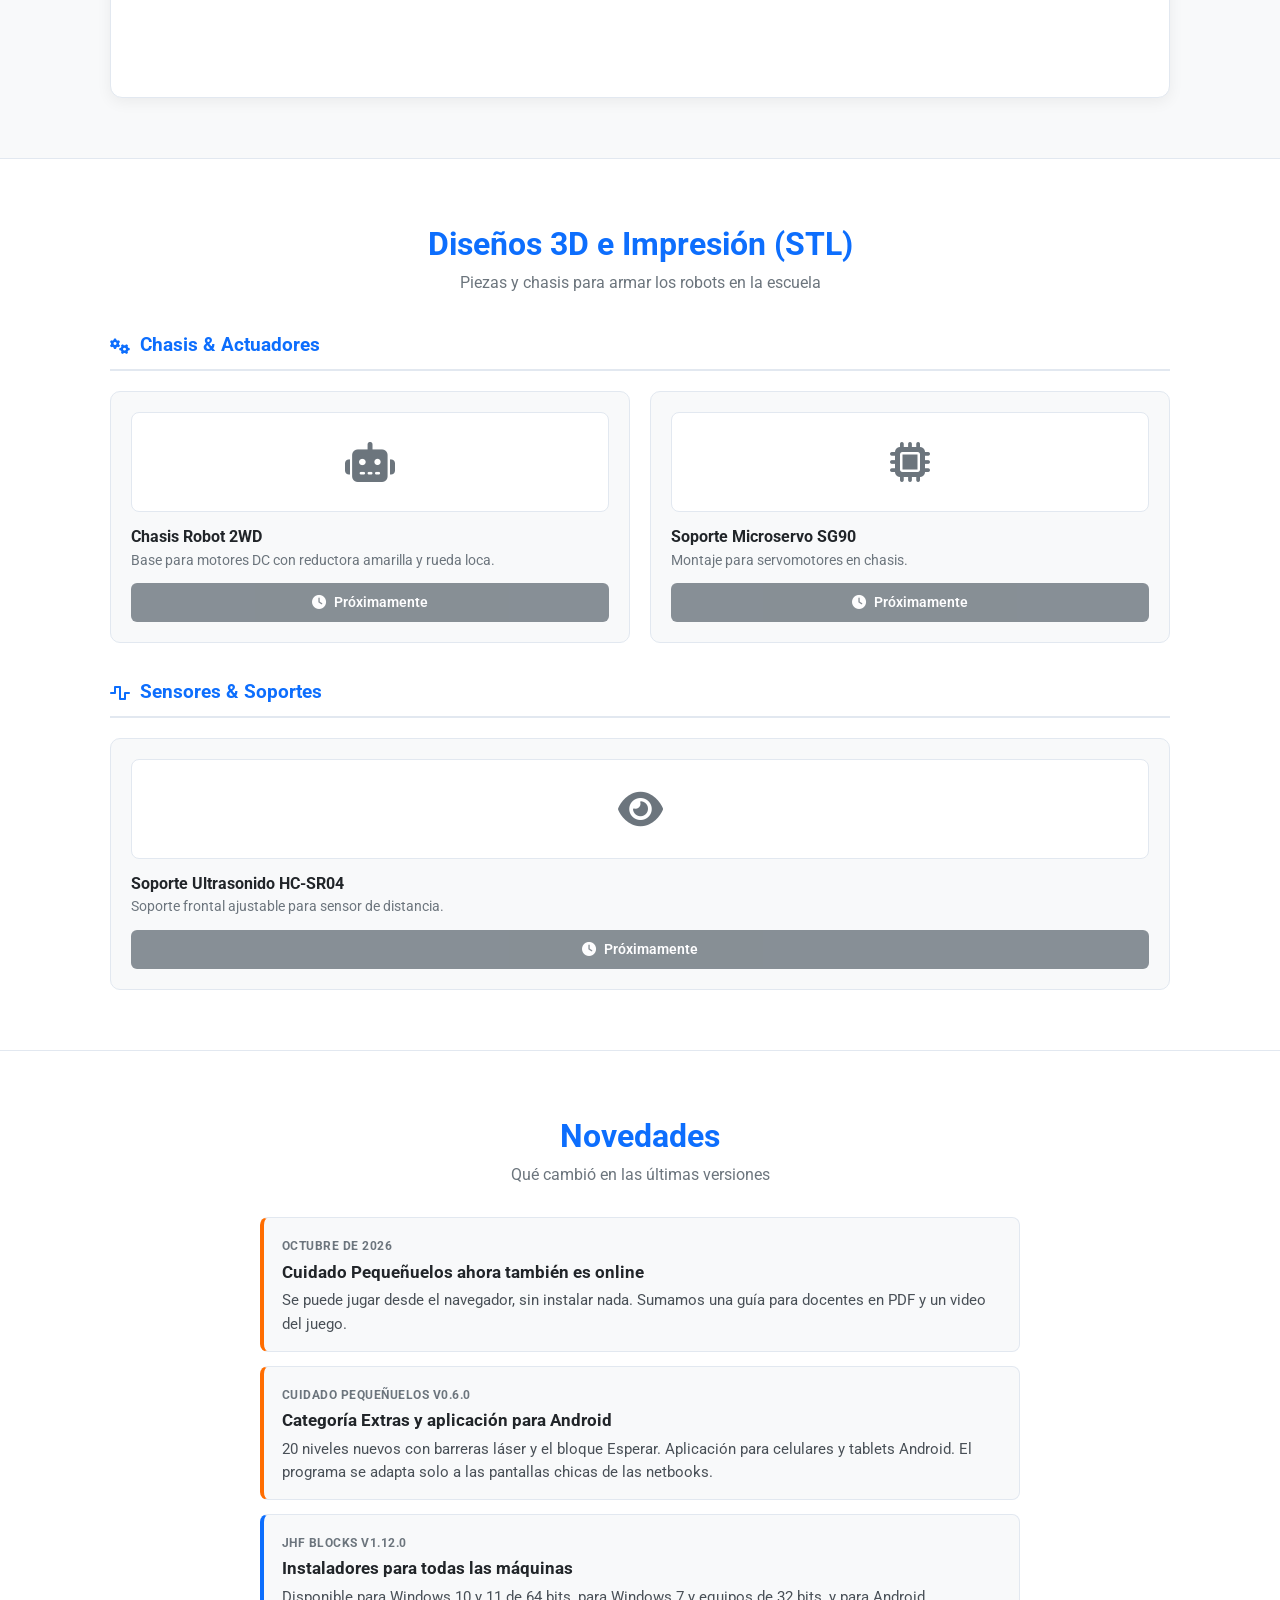
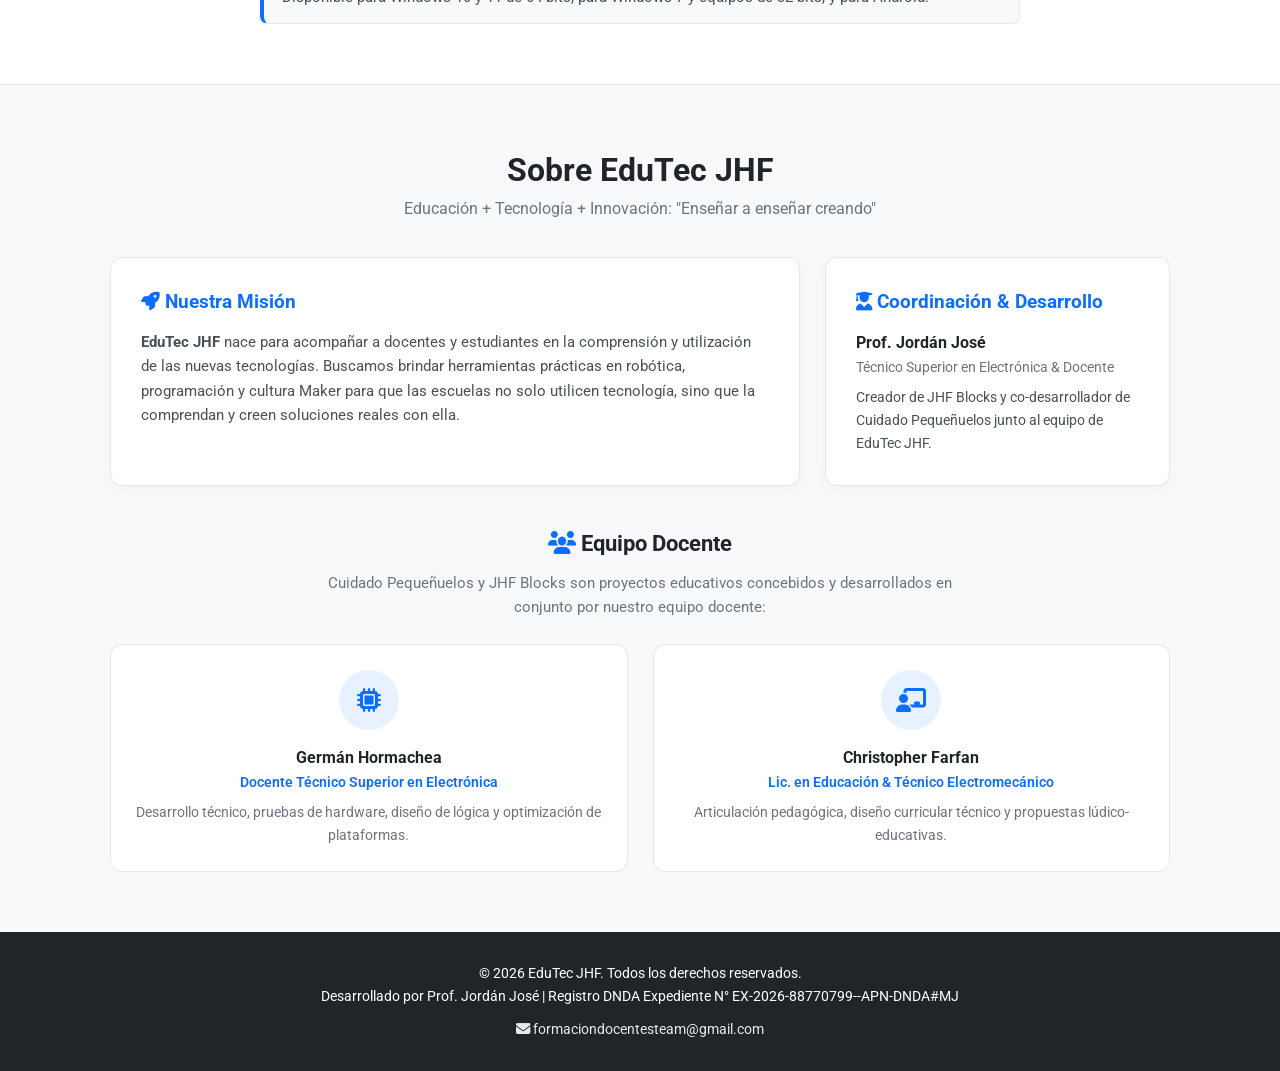
==== commit 202876ce: "Add files via upload" ====
--- a/index.html
+++ b/index.html
@@ -783,6 +783,128 @@
       background-color: rgba(255, 255, 255, 0.18);
     }
 
+    /* GUÍA DOCENTE, VIDEO, REQUISITOS Y NOVEDADES */
+    .cta-cp-fila {
+      display: flex;
+      flex-wrap: wrap;
+      justify-content: center;
+      gap: 14px;
+      margin: 22px 0 6px;
+    }
+
+    .btn-guia-cp {
+      display: inline-flex;
+      align-items: center;
+      gap: 12px;
+      padding: 14px 26px;
+      border-radius: 12px;
+      background-color: #ffffff;
+      color: #5e35b1;
+      border: 2px solid #7c4dff;
+      font-weight: 900;
+      font-size: 1.1rem;
+      transition: all 0.2s;
+    }
+
+    .btn-guia-cp:hover {
+      transform: translateY(-2px);
+      background-color: #f3eeff;
+      box-shadow: 0 6px 18px rgba(124, 77, 255, 0.25);
+    }
+
+    .btn-guia-cp small {
+      display: block;
+      font-size: 0.78rem;
+      font-weight: 500;
+      opacity: 0.9;
+    }
+
+    .video-cp-box {
+      max-width: 860px;
+      margin: 10px auto 50px auto;
+      text-align: center;
+    }
+
+    .video-cp {
+      display: block;
+      width: 100%;
+      height: auto;
+      border-radius: 12px;
+      border: 1px solid var(--border);
+      box-shadow: 0 8px 24px rgba(0, 0, 0, 0.12);
+      background: #0f3460;
+    }
+
+    .requisitos-cp {
+      max-width: 720px;
+      margin: 18px auto 0 auto;
+      background: #f1f6ff;
+      border: 1px solid #c9dcff;
+      color: #334155;
+      border-radius: 8px;
+      padding: 14px 18px;
+      font-size: 0.88rem;
+      line-height: 1.5;
+      text-align: left;
+    }
+
+    .requisitos-cp ul {
+      margin: 8px 0 0 18px;
+      padding: 0;
+      list-style: disc;
+    }
+
+    .requisitos-cp li {
+      margin-bottom: 3px;
+    }
+
+    .novedades-section {
+      padding: 60px 0;
+      background-color: var(--white);
+      border-top: 1px solid var(--border);
+    }
+
+    .novedades-lista {
+      max-width: 760px;
+      margin: 0 auto;
+      display: flex;
+      flex-direction: column;
+      gap: 14px;
+    }
+
+    .novedad {
+      background: var(--light);
+      border: 1px solid var(--border);
+      border-left: 4px solid var(--primary);
+      border-radius: 8px;
+      padding: 14px 18px;
+    }
+
+    .novedad.cp {
+      border-left-color: var(--cp-orange-fluor);
+    }
+
+    .novedad-fecha {
+      display: inline-block;
+      font-size: 0.75rem;
+      font-weight: 700;
+      letter-spacing: 0.04em;
+      text-transform: uppercase;
+      color: var(--secondary);
+      margin-bottom: 2px;
+    }
+
+    .novedad h4 {
+      font-size: 1.05rem;
+      color: var(--dark);
+      margin-bottom: 4px;
+    }
+
+    .novedad p {
+      font-size: 0.92rem;
+      color: #495057;
+    }
+
     /* SECCION DESAFIOS ONLINE */
     .desafios-section {
       padding: 60px 0;
@@ -1012,6 +1134,7 @@
           <li><a href="#cuidado-pequenuelos" class="btn-nav-cp"><i class="fas fa-gamepad"></i> Cuidado Pequeñuelos</a></li>
           <li><a href="#desafios">Desafíos Web</a></li>
           <li><a href="#robots-stl">STL 3D</a></li>
+          <li><a href="#novedades">Novedades</a></li>
           <li><a href="#quienes-somos">Nosotros</a></li>
           <li><button class="btn-about" id="openModalBtn"><i class="fas fa-info-circle"></i> Info</button></li>
         </ul>
@@ -1099,8 +1222,7 @@
 
       <!-- Métricas -->
       <div class="metrics-bar">
-        <span><i class="fas fa-eye"></i> Visitas: <strong id="visitsCount">...</strong></span>
-        <span><i class="fas fa-file-download"></i> Descargas: <strong id="downloadsCount">...</strong></span>
+        <span><i class="fas fa-file-download"></i> Descargas totales: <strong id="downloadsCount">...</strong></span>
       </div>
 
       <!-- Aviso SmartScreen JHF -->
@@ -1135,13 +1257,20 @@
         <h2>Cuidado <span>Pequeñuelos</span></h2>
         <p style="color: var(--secondary);">El juego de desafíos lógicos en pantalla desde 2.º ciclo de primaria hasta secundaria (10 a 14 años)</p>
 
-        <!-- JUGAR ONLINE: abre el juego en el navegador, sin instalar -->
-        <div class="online-cp-box">
+        <!-- JUGAR ONLINE Y GUÍA PARA DOCENTES -->
+        <div class="cta-cp-fila">
           <a href="cuidado-pequenuelos/" target="_blank" rel="noopener" class="btn-online-cp">
             <i class="fas fa-play" style="font-size: 1.4rem;"></i>
             <span style="text-align: left;">
               Jugar online ahora
               <small>En el navegador, sin instalar nada</small>
+            </span>
+          </a>
+          <a href="guia-docente-cuidado-pequenuelos.pdf" target="_blank" rel="noopener" class="btn-guia-cp">
+            <i class="fas fa-file-pdf" style="font-size: 1.4rem;"></i>
+            <span style="text-align: left;">
+              Guía para docentes
+              <small>PDF de 5 páginas, con secuencia de clases</small>
             </span>
           </a>
         </div>
@@ -1175,6 +1304,19 @@
         </div>
       </div>
 
+      <!-- VIDEO: EL JUEGO EN ACCIÓN -->
+      <div class="video-cp-box">
+        <h3 style="font-size: 1.5rem; margin-bottom: 10px; color: var(--cp-orange-fluor);">Mirá el juego en acción</h3>
+        <p style="color: var(--secondary); max-width: 650px; margin: 0 auto 20px auto; font-size: 0.95rem;">
+          Nivel 1 de Extras: en el primer intento la barrera láser frena a Kalvin; en el segundo, con el bloque Esperar, pasa en el momento justo.
+        </p>
+        <video id="videoCp" class="video-cp" controls muted loop playsinline preload="none"
+               poster="video-cuidado-pequenuelos.jpg" width="960" height="594">
+          <source src="video-cuidado-pequenuelos.mp4" type="video/mp4">
+          Tu navegador no puede mostrar el video.
+        </video>
+      </div>
+
       <!-- GALERÍA DE CAPTURAS DE PANTALLA DE CUIDADO PEQUEÑUELOS -->
       <h3 style="text-align: center; font-size: 1.5rem; margin-bottom: 10px; color: var(--cp-orange-fluor);">Módulos e Interfaz del Juego</h3>
       <p style="text-align: center; color: var(--secondary); max-width: 650px; margin: 0 auto 20px auto; font-size: 0.95rem;">
@@ -1245,7 +1387,7 @@
         <div class="trofeo-card eficiente">
           <div class="trofeo-icon"><i class="fas fa-bolt"></i></div>
           <h4>⚡ Eficiente</h4>
-          <p>Encontró la solución usando la menor cantidad de bloques (o usando bucles "Repetir").</p>
+          <p>Resolvió el nivel con la cantidad de bloques que pide el desafío extra, o menos. El bloque "Repetir" ayuda a lograrlo.</p>
         </div>
       </div>
 
@@ -1329,6 +1471,19 @@
           <i class="fas fa-shield-halved"></i>
           <strong>Aviso de seguridad de Windows:</strong> Como el instalador no posee firma digital paga, Windows SmartScreen mostrará un mensaje indicando "Windows protegió su PC". Podés continuar con total seguridad haciendo clic en <strong>Más información</strong> y luego en <strong>Ejecutar de todas formas</strong>.
         </div>
+
+        <!-- Requisitos e instalación Cuidado Pequeñuelos -->
+        <div class="requisitos-cp">
+          <strong><i class="fas fa-list-check"></i> Requisitos e instalación</strong>
+          <ul>
+            <li><strong>Windows 10 u 11:</strong> instalador de 64 bits (125 MB).</li>
+            <li><strong>Windows 7 o equipos de 32 bits:</strong> instalador de 32 bits (79 MB).</li>
+            <li><strong>Android:</strong> aplicación APK (18 MB).</li>
+            <li><strong>Sin internet:</strong> una vez instalado no necesita conexión. El instalador se puede llevar en un pendrive.</li>
+            <li><strong>Online:</strong> cualquier navegador actualizado, con internet.</li>
+          </ul>
+          <p style="margin-top: 10px;"><i class="fas fa-file-pdf"></i> <a href="guia-docente-cuidado-pequenuelos.pdf" target="_blank" rel="noopener" style="color: var(--primary); font-weight: 700;">Guía para docentes (PDF)</a>: instalación, clave docente y una secuencia de clases.</p>
+        </div>
       </div>
     </div>
   </section>
@@ -1338,7 +1493,7 @@
     <div class="container">
       <div class="section-title" style="text-align: center; margin-bottom: 30px;">
         <h2 style="font-size: 2rem; color: var(--primary);">Desafíos Web Online</h2>
-        <p style="color: var(--secondary);">Proba el pensamiento computacional en el navegador sin instalar nada</p>
+        <p style="color: var(--secondary);">Probá el pensamiento computacional en el navegador sin instalar nada</p>
       </div>
 
       <div class="desafios-intro">
@@ -1414,6 +1569,36 @@
     </div>
   </section>
 
+  <!-- SECCIÓN: NOVEDADES -->
+  <section id="novedades" class="novedades-section">
+    <div class="container">
+      <div style="text-align: center; margin-bottom: 30px;">
+        <h2 style="font-size: 2rem; color: var(--primary);">Novedades</h2>
+        <p style="color: var(--secondary);">Qué cambió en las últimas versiones</p>
+      </div>
+
+      <div class="novedades-lista">
+        <div class="novedad cp">
+          <span class="novedad-fecha">Octubre de 2026</span>
+          <h4>Cuidado Pequeñuelos ahora también es online</h4>
+          <p>Se puede jugar desde el navegador, sin instalar nada. Sumamos una guía para docentes en PDF y un video del juego.</p>
+        </div>
+
+        <div class="novedad cp">
+          <span class="novedad-fecha">Cuidado Pequeñuelos v0.6.0</span>
+          <h4>Categoría Extras y aplicación para Android</h4>
+          <p>20 niveles nuevos con barreras láser y el bloque Esperar. Aplicación para celulares y tablets Android. El programa se adapta solo a las pantallas chicas de las netbooks.</p>
+        </div>
+
+        <div class="novedad">
+          <span class="novedad-fecha">JHF Blocks v1.12.0</span>
+          <h4>Instaladores para todas las máquinas</h4>
+          <p>Disponible para Windows 10 y 11 de 64 bits, para Windows 7 y equipos de 32 bits, y para Android.</p>
+        </div>
+      </div>
+    </div>
+  </section>
+
   <!-- SECCIÓN 5: QUIÉNES SOMOS -->
   <section id="quienes-somos" class="quienes-somos-section">
     <div class="container">
@@ -1456,7 +1641,7 @@
 
           <div class="team-card">
             <div class="team-icon"><i class="fas fa-chalkboard-teacher"></i></div>
-            <h4>Cristofer Farfán</h4>
+            <h4>Christopher Farfan</h4>
             <span style="color: var(--primary); font-weight: 600; font-size: 0.88rem; display: block; margin-bottom: 8px;">Lic. en Educación & Técnico Electromecánico</span>
             <p style="font-size: 0.88rem; color: var(--secondary);">Articulación pedagógica, diseño curricular técnico y propuestas lúdico-educativas.</p>
           </div>
@@ -1532,12 +1717,6 @@
     }
 
     // Contadores
-    let visitas = localStorage.getItem('jhf_visitas') || 1045;
-    visitas = parseInt(visitas) + 1;
-    localStorage.setItem('jhf_visitas', visitas);
-    if (document.getElementById('visitsCount')) {
-      document.getElementById('visitsCount').textContent = visitas;
-    }
 
     async function obtenerDescargasReales() {
       const downloadsElem = document.getElementById('downloadsCount');
@@ -1564,6 +1743,27 @@
     }
 
     document.addEventListener('DOMContentLoaded', obtenerDescargasReales);
+
+    // Video de Cuidado Pequeñuelos: se reproduce cuando entra en pantalla y se pausa al salir
+    (function () {
+      const video = document.getElementById('videoCp');
+      if (!video || !('IntersectionObserver' in window)) return;
+      if (window.matchMedia && window.matchMedia('(prefers-reduced-motion: reduce)').matches) return;
+      let pausadoPorUsuario = false;
+      let pausaAutomatica = false;
+      video.addEventListener('pause', () => { if (!pausaAutomatica) pausadoPorUsuario = true; pausaAutomatica = false; });
+      video.addEventListener('play', () => { pausadoPorUsuario = false; });
+      new IntersectionObserver((entradas) => {
+        entradas.forEach((entrada) => {
+          if (entrada.isIntersecting) {
+            if (!pausadoPorUsuario) video.play().catch(() => {});
+          } else if (!video.paused) {
+            pausaAutomatica = true;
+            video.pause();
+          }
+        });
+      }, { threshold: 0.6 }).observe(video);
+    })();
   </script>
 </body>
 </html>
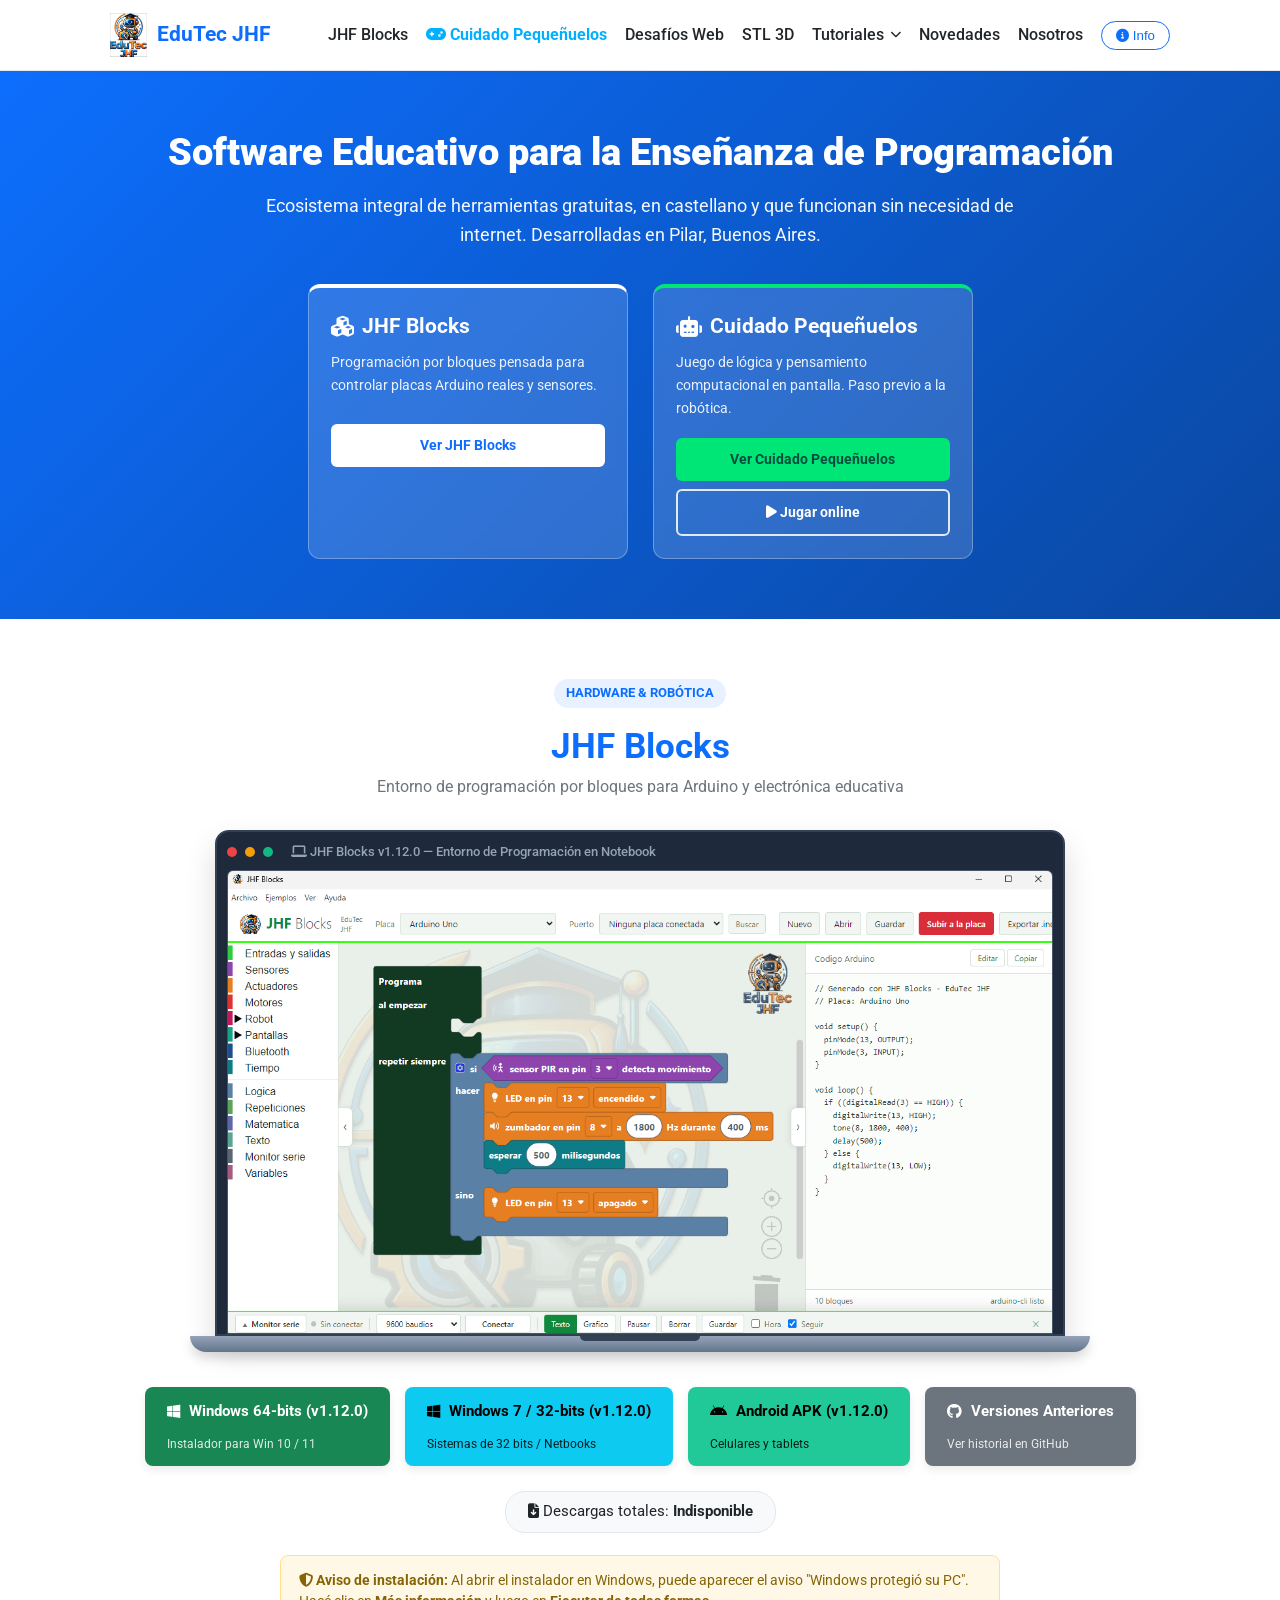
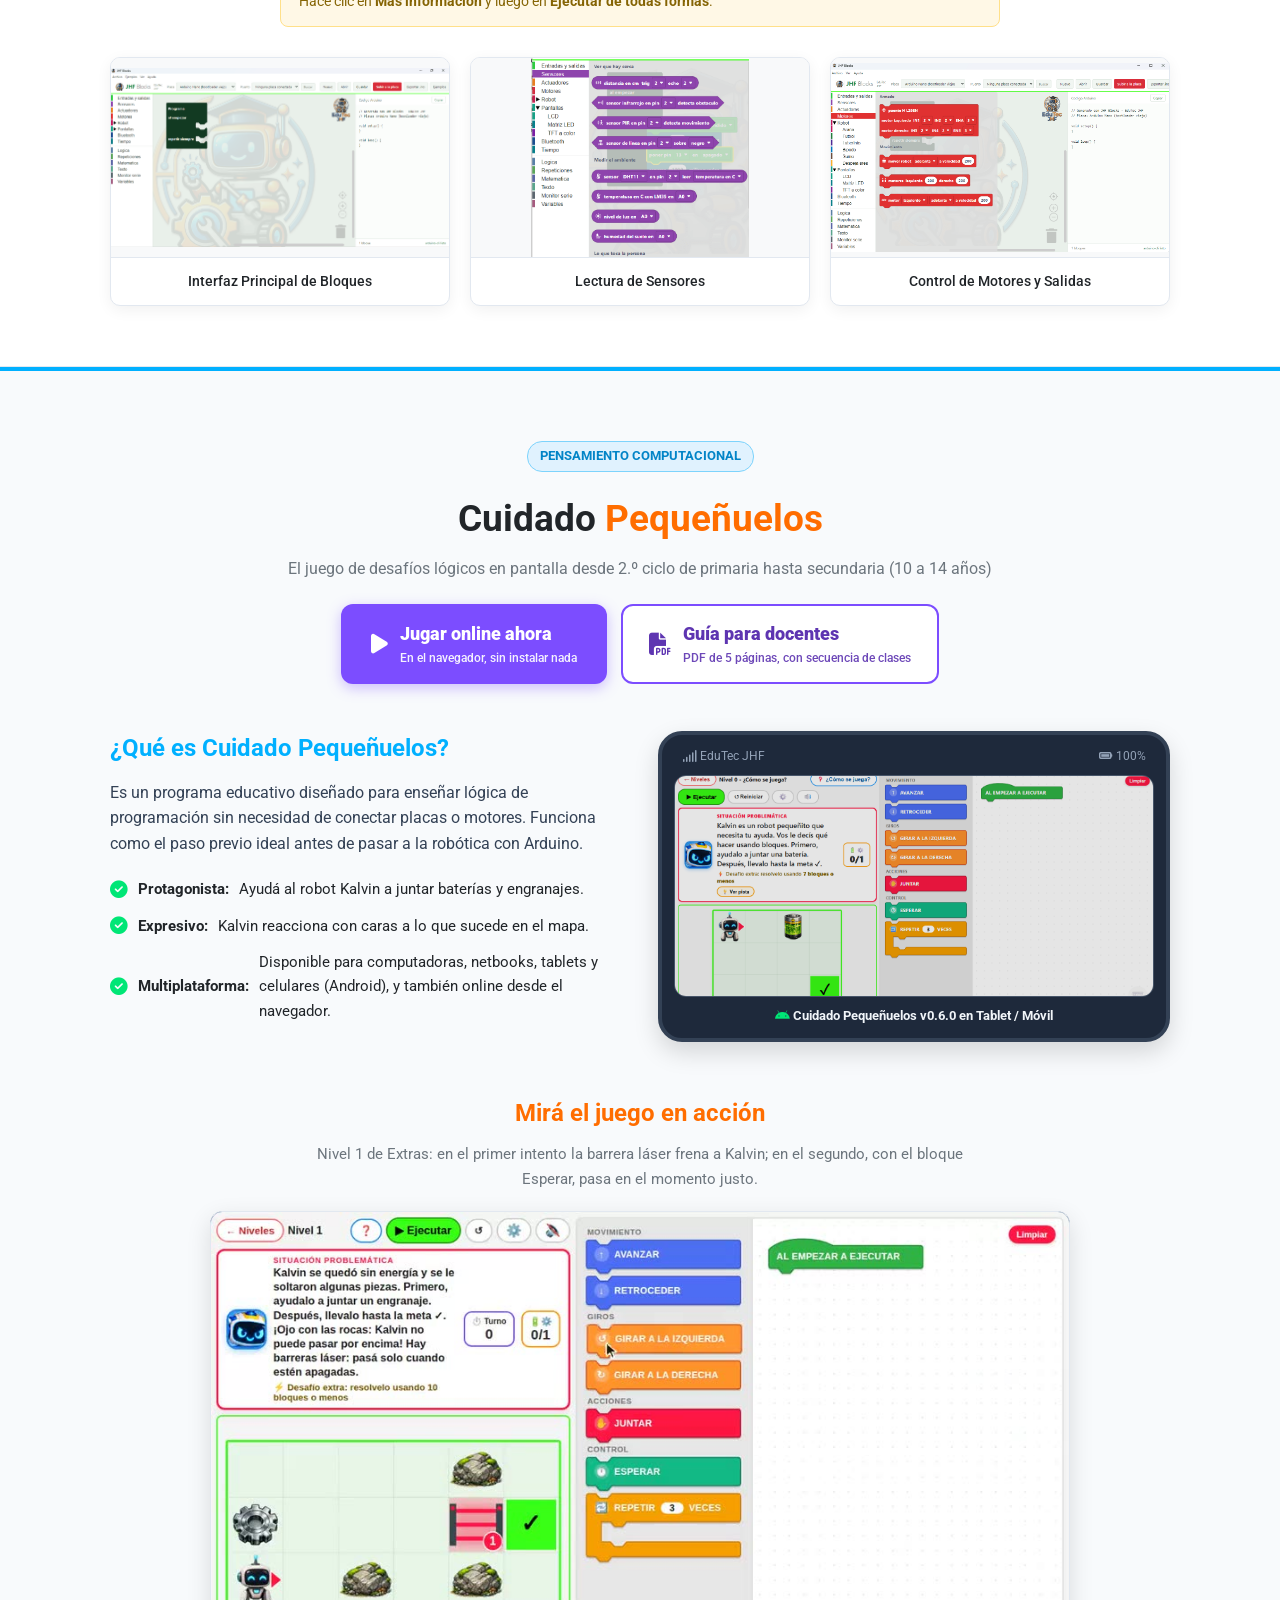
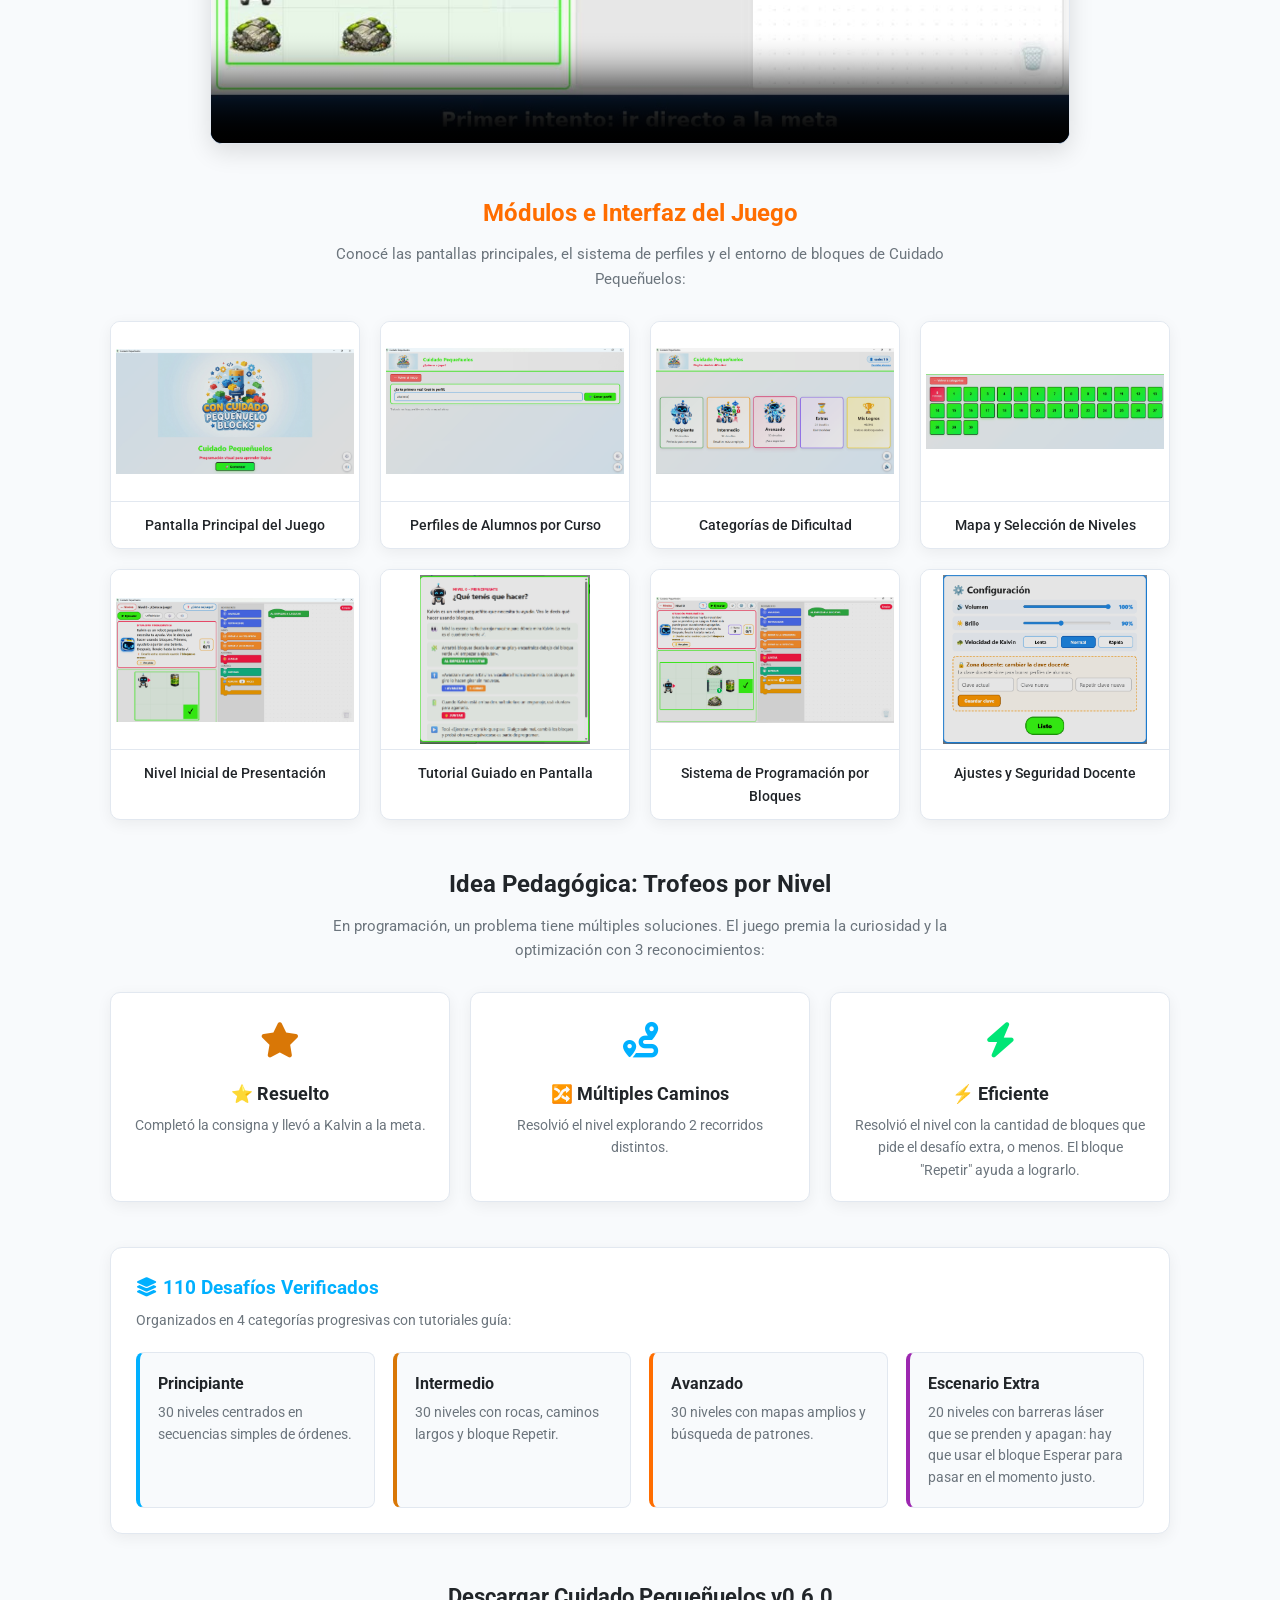
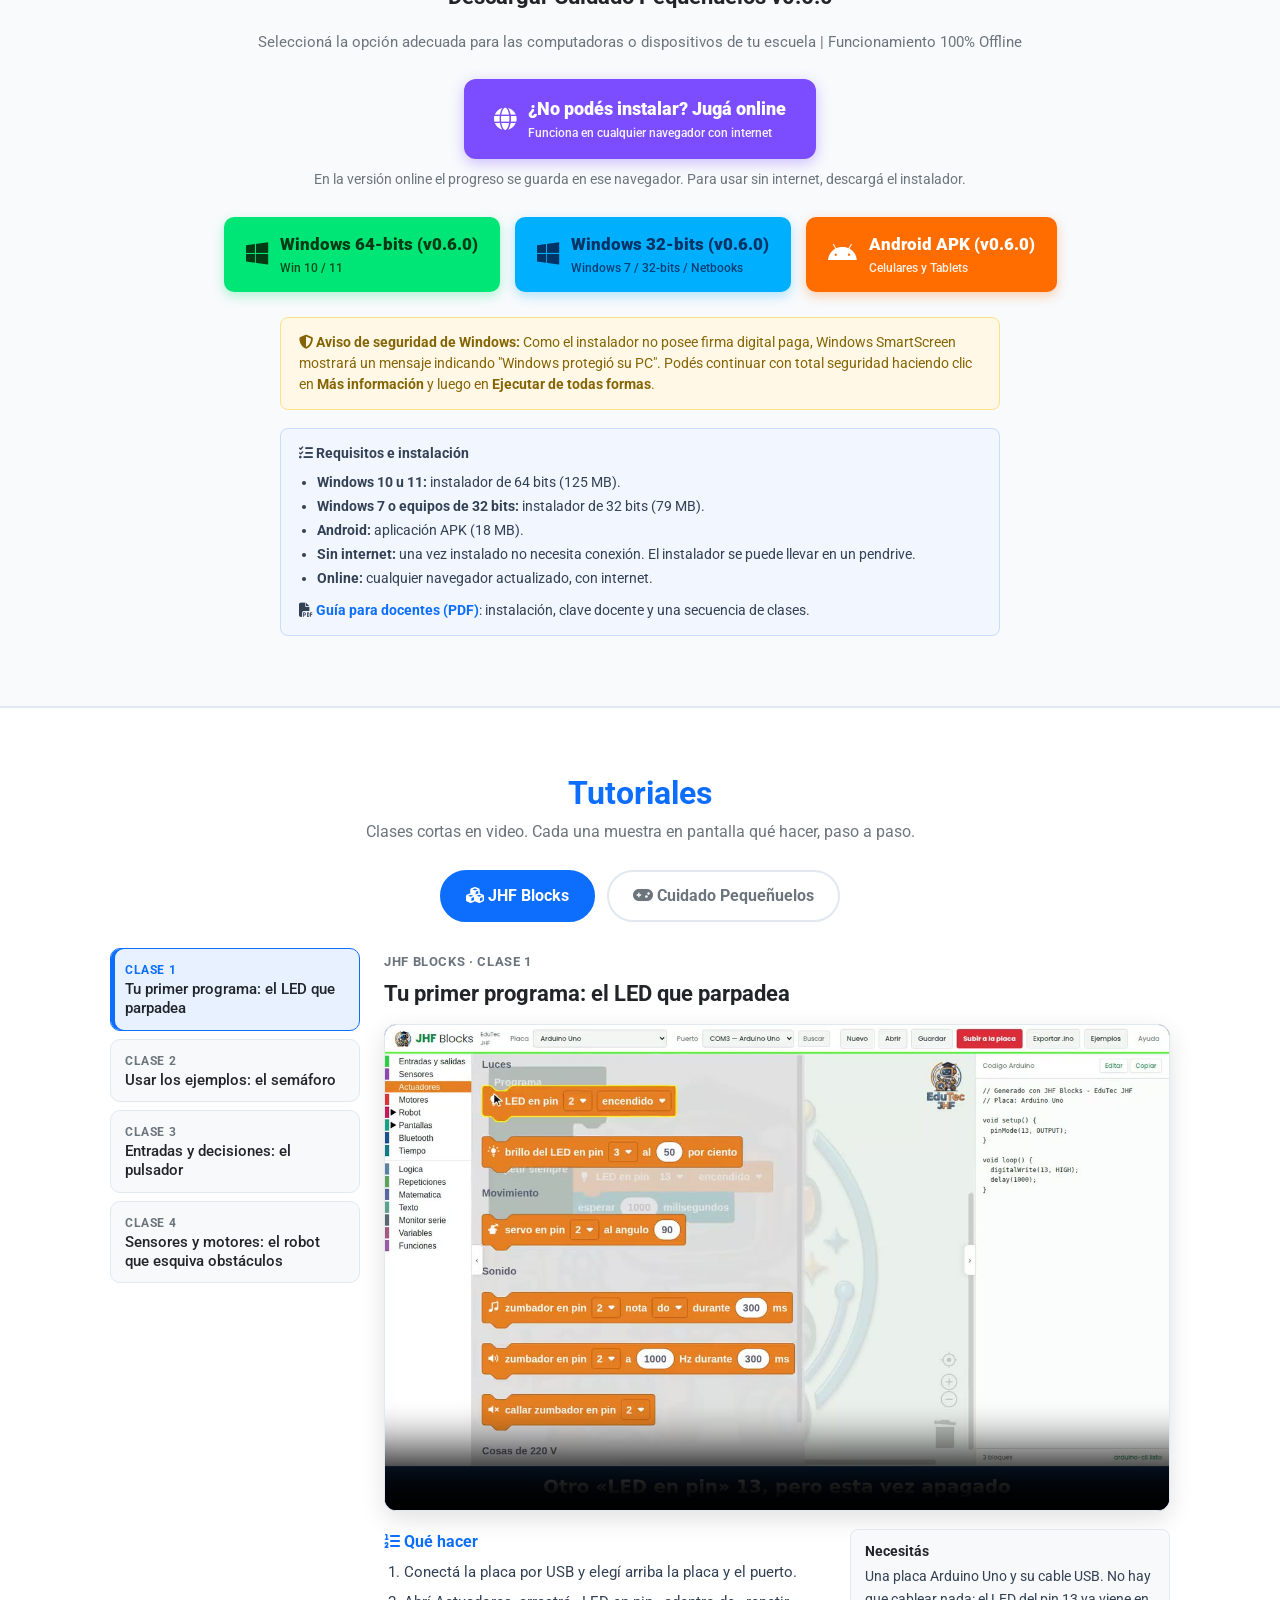
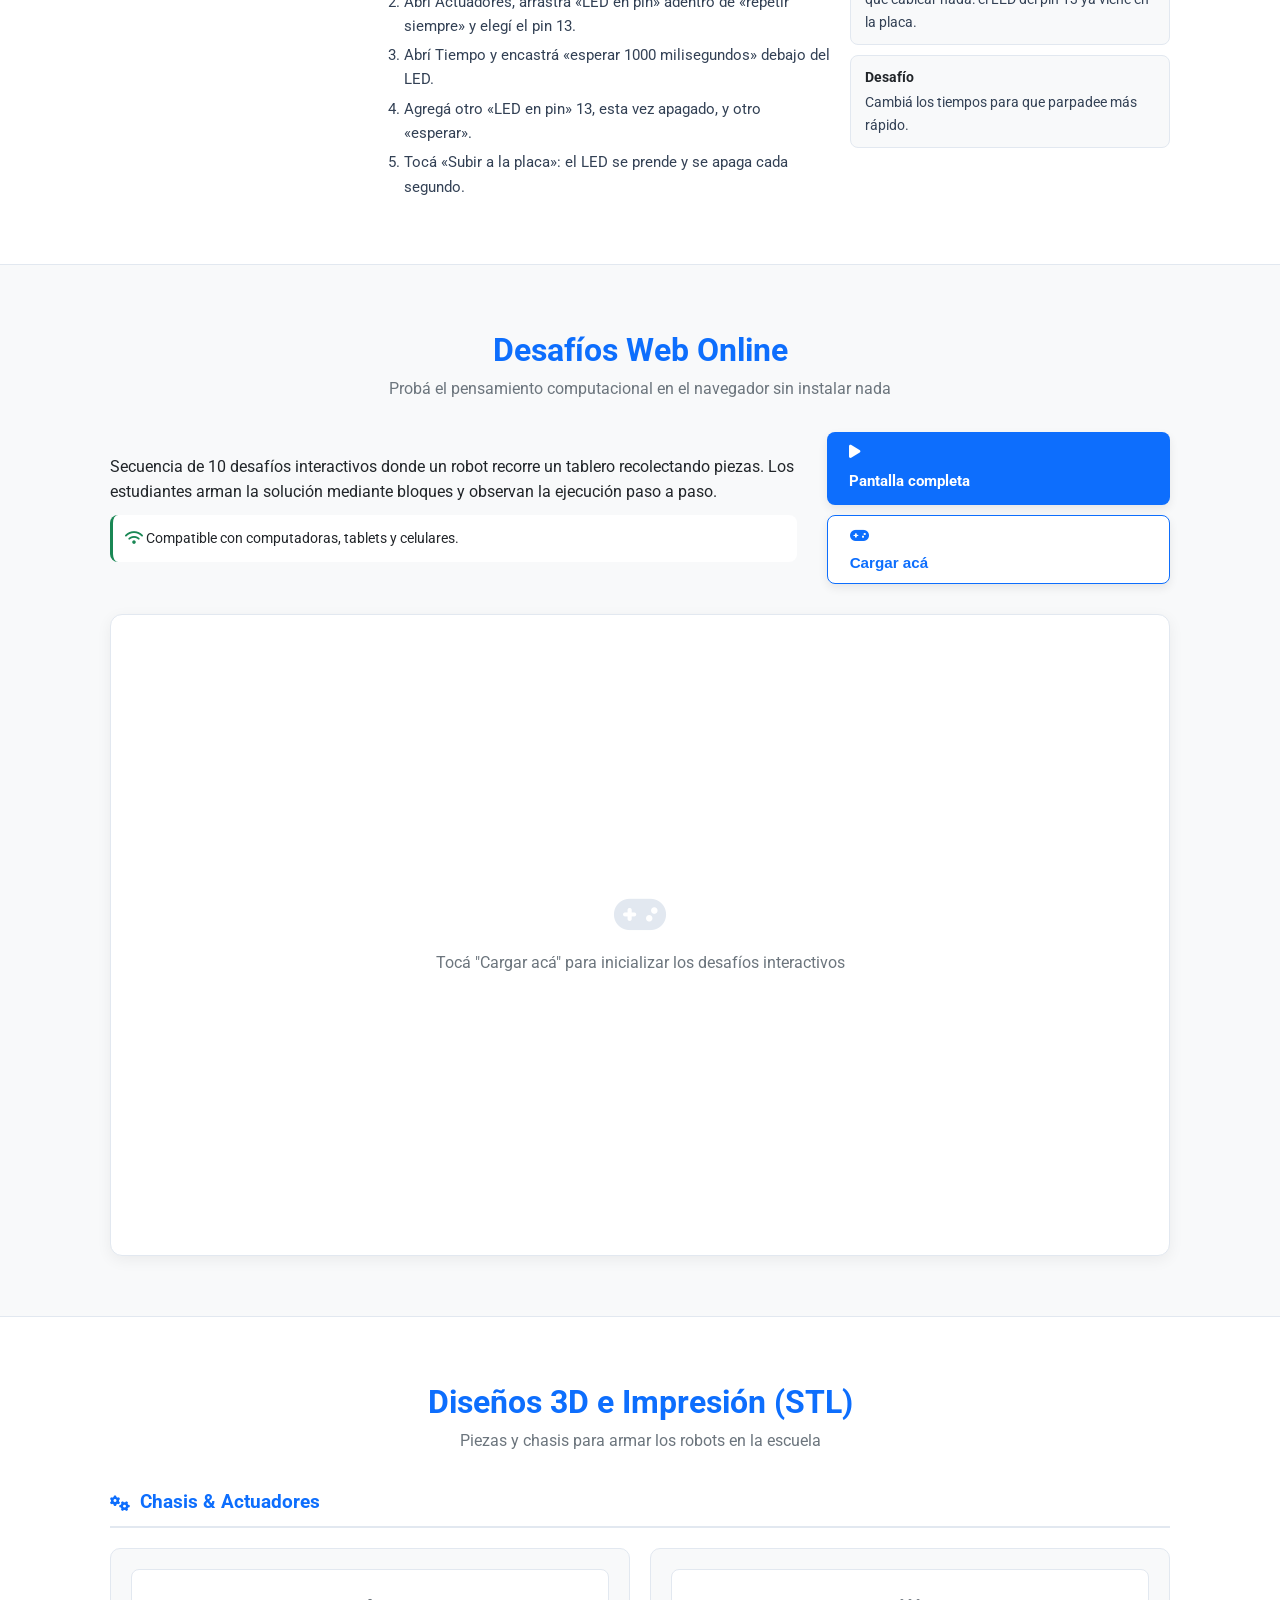
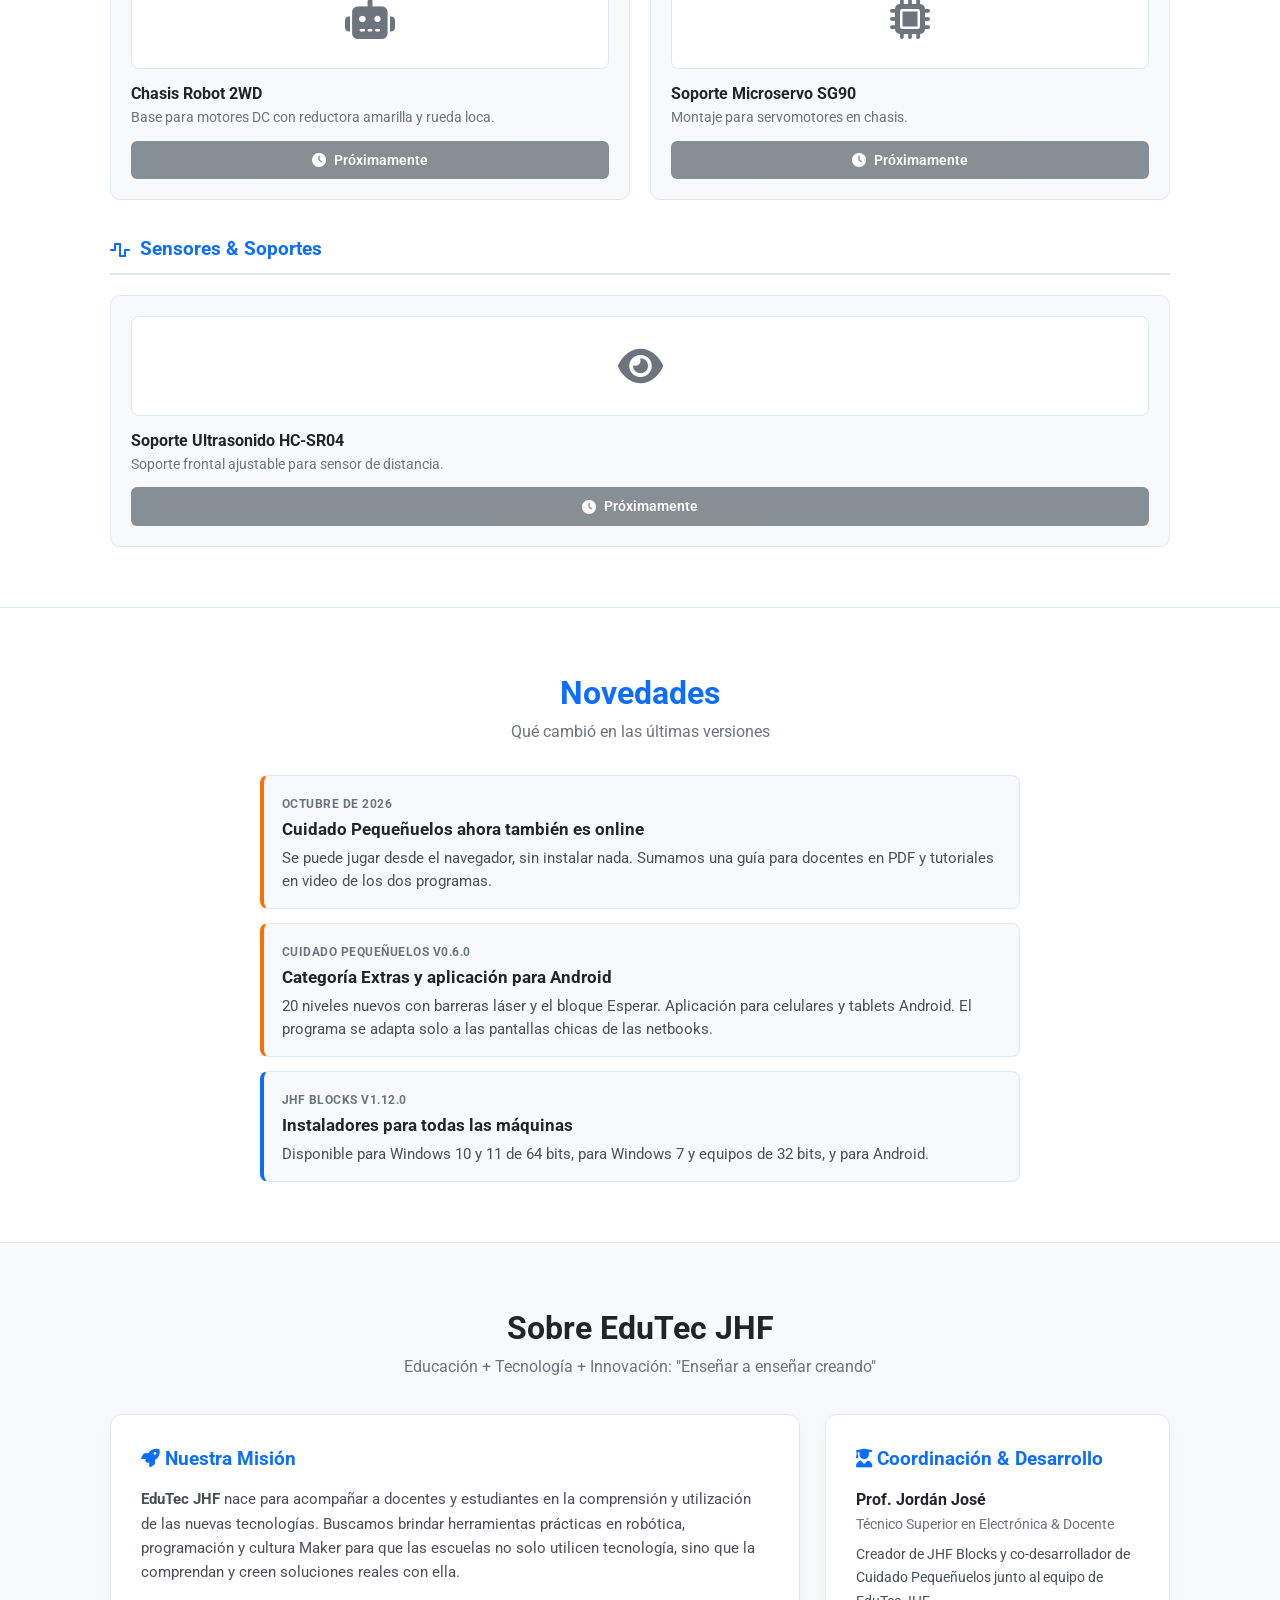
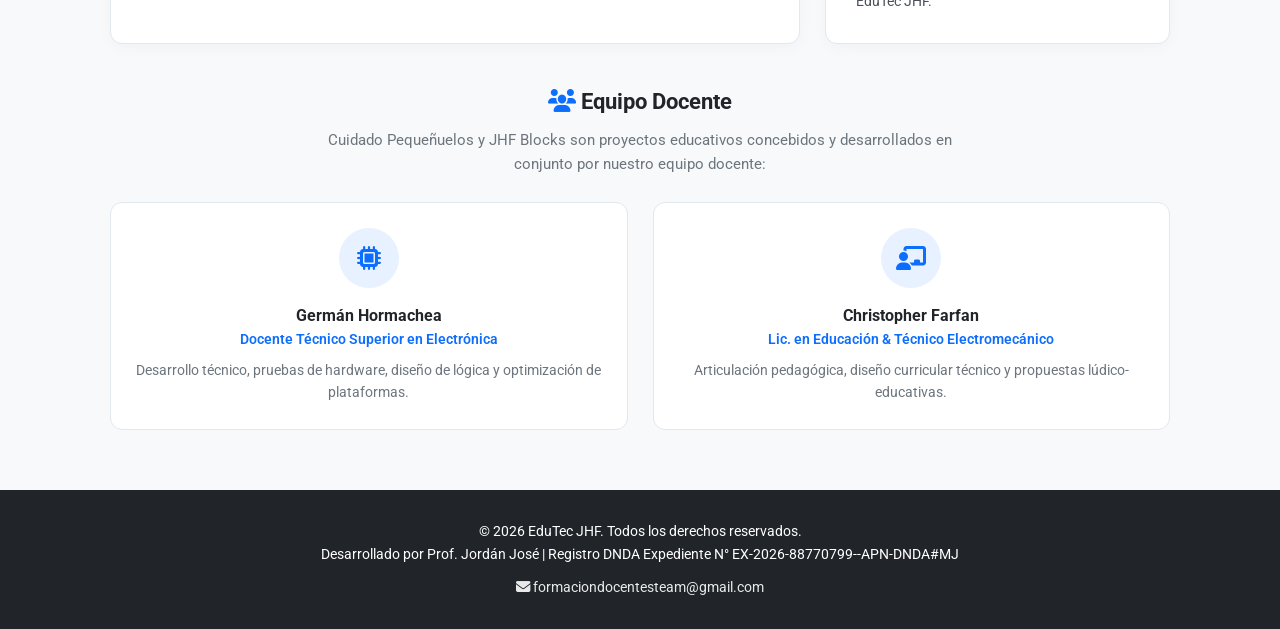
==== commit ada4f08c: "Add files via upload" ====
--- a/index.html
+++ b/index.html
@@ -162,9 +162,98 @@
       color: var(--white);
     }
 
-    @media (max-width: 850px) {
+    /* MENÚ DESPLEGABLE "TUTORIALES" */
+    .nav-desplegable {
+      position: relative;
+    }
+
+    .nav-desplegable-btn {
+      font: inherit;
+      font-weight: 500;
+      color: var(--dark);
+      background: transparent;
+      border: none;
+      cursor: pointer;
+      display: inline-flex;
+      align-items: center;
+      gap: 6px;
+      padding: 8px 0;
+      transition: color 0.2s;
+    }
+
+    .nav-desplegable-btn:hover,
+    .nav-desplegable.abierto .nav-desplegable-btn {
+      color: var(--primary);
+    }
+
+    .nav-desplegable-btn i {
+      font-size: 0.7rem;
+    }
+
+    .nav-submenu {
+      display: none;
+      position: absolute;
+      top: 100%;
+      left: -14px;
+      min-width: 220px;
+      list-style: none;
+      background: var(--white);
+      border: 1px solid var(--border);
+      border-radius: 10px;
+      box-shadow: 0 10px 24px rgba(0, 0, 0, 0.12);
+      padding: 8px 0;
+      z-index: 1001;
+    }
+
+    .nav-desplegable:hover .nav-submenu,
+    .nav-desplegable:focus-within .nav-submenu,
+    .nav-desplegable.abierto .nav-submenu {
+      display: block;
+    }
+
+    .nav-submenu a {
+      display: block;
+      padding: 9px 18px;
+      white-space: nowrap;
+    }
+
+    .nav-submenu a:hover {
+      background: var(--light);
+    }
+
+    @media (max-width: 1040px) {
       .menu-toggle {
         display: block;
+      }
+
+      .nav-desplegable {
+        text-align: center;
+      }
+
+      .nav-desplegable-btn {
+        padding: 0;
+        cursor: default;
+      }
+
+      .nav-desplegable-btn i {
+        display: none;
+      }
+
+      .nav-submenu,
+      .nav-desplegable:hover .nav-submenu {
+        display: block;
+        position: static;
+        border: none;
+        box-shadow: none;
+        padding: 6px 0 0 0;
+        min-width: 0;
+        background: transparent;
+      }
+
+      .nav-submenu a {
+        padding: 6px 0;
+        font-size: 0.95rem;
+        color: var(--primary);
       }
 
       .nav-links {
@@ -905,6 +994,193 @@
       color: #495057;
     }
 
+    /* SECCIÓN TUTORIALES */
+    .tutoriales-section {
+      padding: 60px 0;
+      background-color: var(--white);
+      border-top: 1px solid var(--border);
+    }
+
+    .tut-programas {
+      display: flex;
+      justify-content: center;
+      flex-wrap: wrap;
+      gap: 12px;
+      margin-bottom: 26px;
+    }
+
+    .tut-programa {
+      font: inherit;
+      font-weight: 700;
+      font-size: 1rem;
+      padding: 11px 24px;
+      border-radius: 30px;
+      border: 2px solid var(--border);
+      background: var(--white);
+      color: var(--secondary);
+      cursor: pointer;
+      transition: all 0.2s;
+    }
+
+    .tut-programa:hover {
+      border-color: var(--primary);
+      color: var(--primary);
+    }
+
+    .tut-programa.activo {
+      background: var(--primary);
+      border-color: var(--primary);
+      color: var(--white);
+    }
+
+    .tut-programa.activo[data-programa="cp"] {
+      background: var(--cp-orange-fluor);
+      border-color: var(--cp-orange-fluor);
+    }
+
+    .tut-cuerpo {
+      display: grid;
+      grid-template-columns: 250px 1fr;
+      gap: 24px;
+      align-items: start;
+    }
+
+    .tut-clases {
+      display: flex;
+      flex-direction: column;
+      gap: 8px;
+    }
+
+    .tut-clase {
+      font: inherit;
+      text-align: left;
+      padding: 11px 14px;
+      border-radius: 10px;
+      border: 1px solid var(--border);
+      background: var(--light);
+      color: var(--dark);
+      cursor: pointer;
+      transition: all 0.2s;
+    }
+
+    .tut-clase strong {
+      display: block;
+      font-size: 0.78rem;
+      letter-spacing: 0.05em;
+      text-transform: uppercase;
+      color: var(--secondary);
+    }
+
+    .tut-clase span {
+      font-size: 0.93rem;
+      font-weight: 500;
+      line-height: 1.3;
+      display: block;
+    }
+
+    .tut-clase:hover {
+      border-color: var(--primary);
+    }
+
+    .tut-clase.activo {
+      background: #e7f1ff;
+      border-color: var(--primary);
+      box-shadow: inset 4px 0 0 var(--primary);
+    }
+
+    .tut-clase.activo strong {
+      color: var(--primary);
+    }
+
+    .tut-panel {
+      min-width: 0;
+    }
+
+    .tut-etiqueta {
+      font-size: 0.8rem;
+      font-weight: 700;
+      letter-spacing: 0.05em;
+      text-transform: uppercase;
+      color: var(--secondary);
+    }
+
+    .tut-panel h3 {
+      font-size: 1.4rem;
+      color: var(--dark);
+      margin: 2px 0 12px 0;
+    }
+
+    .tut-video {
+      display: block;
+      width: 100%;
+      height: auto;
+      border-radius: 12px;
+      border: 1px solid var(--border);
+      box-shadow: 0 8px 24px rgba(0, 0, 0, 0.12);
+      background: #0f3460;
+    }
+
+    .tut-texto {
+      margin-top: 18px;
+      display: grid;
+      grid-template-columns: 1.4fr 1fr;
+      gap: 18px;
+    }
+
+    .tut-texto h4 {
+      font-size: 1rem;
+      color: var(--primary);
+      margin-bottom: 6px;
+    }
+
+    .tut-texto ol {
+      margin: 0 0 0 20px;
+      padding: 0;
+      font-size: 0.95rem;
+      color: #334155;
+    }
+
+    .tut-texto ol li {
+      margin-bottom: 5px;
+    }
+
+    .tut-dato {
+      background: var(--light);
+      border: 1px solid var(--border);
+      border-radius: 8px;
+      padding: 10px 14px;
+      font-size: 0.9rem;
+      color: #334155;
+      margin-bottom: 10px;
+    }
+
+    .tut-dato strong {
+      display: block;
+      color: var(--dark);
+      margin-bottom: 2px;
+    }
+
+    @media (max-width: 850px) {
+      .tut-cuerpo {
+        grid-template-columns: 1fr;
+      }
+
+      .tut-clases {
+        flex-direction: row;
+        overflow-x: auto;
+        padding-bottom: 6px;
+      }
+
+      .tut-clase {
+        flex: 0 0 auto;
+        max-width: 190px;
+      }
+
+      .tut-texto {
+        grid-template-columns: 1fr;
+      }
+    }
+
     /* SECCION DESAFIOS ONLINE */
     .desafios-section {
       padding: 60px 0;
@@ -1134,6 +1410,13 @@
           <li><a href="#cuidado-pequenuelos" class="btn-nav-cp"><i class="fas fa-gamepad"></i> Cuidado Pequeñuelos</a></li>
           <li><a href="#desafios">Desafíos Web</a></li>
           <li><a href="#robots-stl">STL 3D</a></li>
+          <li class="nav-desplegable" id="navTutoriales">
+            <button type="button" class="nav-desplegable-btn" aria-haspopup="true" aria-expanded="false">Tutoriales <i class="fas fa-chevron-down"></i></button>
+            <ul class="nav-submenu">
+              <li><a href="#tutoriales" data-tutorial="jhf"><i class="fas fa-cubes"></i> JHF Blocks</a></li>
+              <li><a href="#tutoriales" data-tutorial="cp"><i class="fas fa-gamepad"></i> Cuidado Pequeñuelos</a></li>
+            </ul>
+          </li>
           <li><a href="#novedades">Novedades</a></li>
           <li><a href="#quienes-somos">Nosotros</a></li>
           <li><button class="btn-about" id="openModalBtn"><i class="fas fa-info-circle"></i> Info</button></li>
@@ -1488,6 +1771,40 @@
     </div>
   </section>
 
+  <!-- SECCIÓN: TUTORIALES EN VIDEO -->
+  <section id="tutoriales" class="tutoriales-section">
+    <div class="container">
+      <div style="text-align: center; margin-bottom: 26px;">
+        <h2 style="font-size: 2rem; color: var(--primary);">Tutoriales</h2>
+        <p style="color: var(--secondary);">Clases cortas en video. Cada una muestra en pantalla qué hacer, paso a paso.</p>
+      </div>
+
+      <div class="tut-programas">
+        <button type="button" class="tut-programa activo" data-programa="jhf"><i class="fas fa-cubes"></i> JHF Blocks</button>
+        <button type="button" class="tut-programa" data-programa="cp"><i class="fas fa-gamepad"></i> Cuidado Pequeñuelos</button>
+      </div>
+
+      <div class="tut-cuerpo">
+        <div class="tut-clases" id="tutClases"></div>
+
+        <div class="tut-panel">
+          <span class="tut-etiqueta" id="tutEtiqueta"></span>
+          <h3 id="tutTitulo"></h3>
+          <video id="tutVideo" class="tut-video" controls muted playsinline preload="none" width="1280" height="792"></video>
+          <div class="tut-texto">
+            <div>
+              <h4><i class="fas fa-list-ol"></i> Qué hacer</h4>
+              <ol id="tutPasos"></ol>
+            </div>
+            <div id="tutDatos"></div>
+          </div>
+        </div>
+      </div>
+
+      <noscript><p style="text-align: center; margin-top: 20px;">Para ver los tutoriales hay que habilitar JavaScript.</p></noscript>
+    </div>
+  </section>
+
   <!-- SECCIÓN 3: DESAFÍOS INTERACTIVOS (SIMULADOR ONLINE) -->
   <section id="desafios" class="desafios-section">
     <div class="container">
@@ -1581,7 +1898,7 @@
         <div class="novedad cp">
           <span class="novedad-fecha">Octubre de 2026</span>
           <h4>Cuidado Pequeñuelos ahora también es online</h4>
-          <p>Se puede jugar desde el navegador, sin instalar nada. Sumamos una guía para docentes en PDF y un video del juego.</p>
+          <p>Se puede jugar desde el navegador, sin instalar nada. Sumamos una guía para docentes en PDF y tutoriales en video de los dos programas.</p>
         </div>
 
         <div class="novedad cp">
@@ -1743,6 +2060,260 @@
     }
 
     document.addEventListener('DOMContentLoaded', obtenerDescargasReales);
+
+    // ---------- TUTORIALES ----------
+    // Para sumar una clase: agregá un bloque más en "clases" con su título, su video (sin la extensión) y sus pasos.
+    const TUTORIALES = {
+      "jhf": {
+        "nombre": "JHF Blocks",
+        "clases": [
+          {
+            "titulo": "Tu primer programa: el LED que parpadea",
+            "video": "tutoriales/jhf-clase-1",
+            "pasos": [
+              "Conectá la placa por USB y elegí arriba la placa y el puerto.",
+              "Abrí Actuadores, arrastrá «LED en pin» adentro de «repetir siempre» y elegí el pin 13.",
+              "Abrí Tiempo y encastrá «esperar 1000 milisegundos» debajo del LED.",
+              "Agregá otro «LED en pin» 13, esta vez apagado, y otro «esperar».",
+              "Tocá «Subir a la placa»: el LED se prende y se apaga cada segundo."
+            ],
+            "datos": [
+              [
+                "Necesitás",
+                "Una placa Arduino Uno y su cable USB. No hay que cablear nada: el LED del pin 13 ya viene en la placa."
+              ],
+              [
+                "Desafío",
+                "Cambiá los tiempos para que parpadee más rápido."
+              ]
+            ]
+          },
+          {
+            "titulo": "Usar los ejemplos: el semáforo",
+            "video": "tutoriales/jhf-clase-2",
+            "pasos": [
+              "Tocá Ejemplos y elegí «Semáforo»: se arma solo en la pantalla.",
+              "Mirá los bloques: cada LED se prende, espera y se apaga.",
+              "Cambiá un tiempo: tocá el número y escribí otro.",
+              "Armá el circuito, conectá la placa y tocá «Subir a la placa»."
+            ],
+            "datos": [
+              [
+                "Necesitás",
+                "Tres LED (rojo, amarillo y verde), cada uno con su resistencia de 220 ohm. Rojo en el pin 13, amarillo en el 12 y verde en el 11."
+              ],
+              [
+                "Desafío",
+                "Hacé que el amarillo dure menos que los otros dos."
+              ]
+            ]
+          },
+          {
+            "titulo": "Entradas y decisiones: el pulsador",
+            "video": "tutoriales/jhf-clase-3",
+            "pasos": [
+              "Tocá Ejemplos y elegí «Pulsador que prende un LED».",
+              "Mirá el bloque «si… sino»: pregunta si el pulsador del pin 2 está presionado.",
+              "Si está presionado, prende el LED del pin 13. Si no, lo apaga.",
+              "Subilo a la placa y probá apretar el pulsador."
+            ],
+            "datos": [
+              [
+                "Necesitás",
+                "Un pulsador conectado entre el pin 2 y GND, sin resistencia."
+              ],
+              [
+                "Desafío",
+                "Invertilo: que el LED esté prendido y se apague al apretar."
+              ]
+            ]
+          },
+          {
+            "titulo": "Sensores y motores: el robot que esquiva obstáculos",
+            "video": "tutoriales/jhf-clase-4",
+            "pasos": [
+              "Tocá Ejemplos y buscá «Robot que esquiva obstáculos».",
+              "Arriba de todo se configura el puente H que maneja los dos motores.",
+              "El sensor ultrasónico mide la distancia: si hay algo a menos de 20 cm, el robot retrocede y gira. Si no, avanza.",
+              "Cambiá la distancia o la velocidad, subilo y mirá cómo cambia el comportamiento."
+            ],
+            "datos": [
+              [
+                "Necesitás",
+                "Un robot con dos motores, puente H L298N y sensor HC-SR04 (trig en el pin 9, echo en el 10)."
+              ],
+              [
+                "Desafío",
+                "Hacé que gire a la izquierda en vez de a la derecha."
+              ]
+            ]
+          }
+        ]
+      },
+      "cp": {
+        "nombre": "Cuidado Pequeñuelos",
+        "clases": [
+          {
+            "titulo": "Tu primer programa",
+            "video": "tutoriales/cp-clase-1",
+            "pasos": [
+              "Tocá Comenzar, escribí tu nombre y tu curso y creá tu perfil.",
+              "Elegí la categoría Principiante y el Nivel 0, que es el tutorial.",
+              "Leé la ayuda y la situación problemática.",
+              "Tocá los bloques en orden: se encastran solos debajo del bloque verde.",
+              "Tocá Ejecutar y mirá lo que hace Kalvin."
+            ],
+            "datos": [
+              [
+                "Dónde",
+                "Principiante, Nivel 0."
+              ],
+              [
+                "Para practicar",
+                "Seguí con los niveles 1 y 2."
+              ]
+            ]
+          },
+          {
+            "titulo": "Probar, equivocarse y corregir",
+            "video": "tutoriales/cp-clase-2",
+            "pasos": [
+              "Armá un primer intento y ejecutalo.",
+              "Leé el mensaje: te dice qué le faltó a Kalvin.",
+              "Arrastrá el bloque que falta y soltalo en el lugar justo del programa.",
+              "Volvé a ejecutar para probar el cambio."
+            ],
+            "datos": [
+              [
+                "Dónde",
+                "Principiante, Nivel 1."
+              ],
+              [
+                "Para practicar",
+                "En cualquier nivel: si falla, cambiá un solo bloque y volvé a probar."
+              ]
+            ]
+          },
+          {
+            "titulo": "Un problema, varias soluciones",
+            "video": "tutoriales/cp-clase-3",
+            "pasos": [
+              "Resolvé el nivel por un camino.",
+              "Tocá Limpiar para borrar el programa.",
+              "Resolvelo de nuevo, pero haciendo que Kalvin pase por otros casilleros.",
+              "Con dos recorridos distintos ganás el trofeo Múltiples caminos."
+            ],
+            "datos": [
+              [
+                "Dónde",
+                "Principiante, Nivel 3."
+              ],
+              [
+                "Para practicar",
+                "Buscá el segundo camino en los niveles que ya resolviste."
+              ]
+            ]
+          },
+          {
+            "titulo": "El bloque Repetir",
+            "video": "tutoriales/cp-clase-4",
+            "pasos": [
+              "Contá cuántos casilleros seguidos tiene que avanzar Kalvin.",
+              "Tocá Repetir y elegí ese número.",
+              "Arrastrá Avanzar y soltalo adentro del Repetir.",
+              "Completá el resto del programa y ejecutalo."
+            ],
+            "datos": [
+              [
+                "Dónde",
+                "Intermedio, Nivel 0."
+              ],
+              [
+                "Para practicar",
+                "Cumplí el desafío extra de cada nivel para ganar el trofeo Eficiente."
+              ]
+            ]
+          },
+          {
+            "titulo": "Barreras láser y el bloque Esperar",
+            "video": "video-cuidado-pequenuelos",
+            "pasos": [
+              "Mirá el número de la barrera: indica cuántos turnos faltan para que cambie.",
+              "Contá en qué turno llega Kalvin a la barrera. Cada bloque es un turno.",
+              "Si llega con la barrera prendida, agregá un Esperar al programa.",
+              "Ejecutá y comprobá que pasa justo cuando se apaga."
+            ],
+            "datos": [
+              [
+                "Dónde",
+                "Extras, Nivel 1."
+              ],
+              [
+                "Para practicar",
+                "Los niveles 2 y 3 de Extras."
+              ]
+            ]
+          }
+        ]
+      }
+    };
+
+    (function () {
+      const lista = document.getElementById('tutClases');
+      const video = document.getElementById('tutVideo');
+      if (!lista || !video) return;
+      const botonesPrograma = document.querySelectorAll('.tut-programa');
+      let programaActual = 'jhf';
+
+      function mostrarClase(indice, reproducir) {
+        const programa = TUTORIALES[programaActual];
+        const clase = programa.clases[indice];
+        lista.querySelectorAll('.tut-clase').forEach((b, i) => b.classList.toggle('activo', i === indice));
+        document.getElementById('tutEtiqueta').textContent = programa.nombre + ' · Clase ' + (indice + 1);
+        document.getElementById('tutTitulo').textContent = clase.titulo;
+        video.pause();
+        video.poster = clase.video + '.jpg';
+        video.src = clase.video + '.mp4';
+        video.load();
+        document.getElementById('tutPasos').innerHTML = clase.pasos.map((p) => '<li>' + p + '</li>').join('');
+        document.getElementById('tutDatos').innerHTML = clase.datos
+          .map((d) => '<div class="tut-dato"><strong>' + d[0] + '</strong>' + d[1] + '</div>').join('');
+        if (reproducir) video.play().catch(() => {});
+      }
+
+      function mostrarPrograma(clave) {
+        if (!TUTORIALES[clave]) return;
+        programaActual = clave;
+        botonesPrograma.forEach((b) => b.classList.toggle('activo', b.dataset.programa === clave));
+        lista.innerHTML = TUTORIALES[clave].clases
+          .map((c, i) => '<button type="button" class="tut-clase"><strong>Clase ' + (i + 1) + '</strong><span>' + c.titulo + '</span></button>').join('');
+        lista.querySelectorAll('.tut-clase').forEach((b, i) => b.addEventListener('click', () => mostrarClase(i, true)));
+        mostrarClase(0, false);
+      }
+
+      botonesPrograma.forEach((b) => b.addEventListener('click', () => mostrarPrograma(b.dataset.programa)));
+
+      // Menú desplegable de arriba: elige el programa y baja hasta la sección
+      const desplegable = document.getElementById('navTutoriales');
+      if (desplegable) {
+        const boton = desplegable.querySelector('.nav-desplegable-btn');
+        boton.addEventListener('click', () => {
+          const abierto = desplegable.classList.toggle('abierto');
+          boton.setAttribute('aria-expanded', abierto ? 'true' : 'false');
+        });
+        document.addEventListener('click', (e) => {
+          if (!desplegable.contains(e.target)) { desplegable.classList.remove('abierto'); boton.setAttribute('aria-expanded', 'false'); }
+        });
+        desplegable.querySelectorAll('a[data-tutorial]').forEach((a) => a.addEventListener('click', () => {
+          mostrarPrograma(a.dataset.tutorial);
+          desplegable.classList.remove('abierto');
+          boton.setAttribute('aria-expanded', 'false');
+          if (document.activeElement) document.activeElement.blur();
+        }));
+      }
+
+      mostrarPrograma('jhf');
+    })();
 
     // Video de Cuidado Pequeñuelos: se reproduce cuando entra en pantalla y se pausa al salir
     (function () {
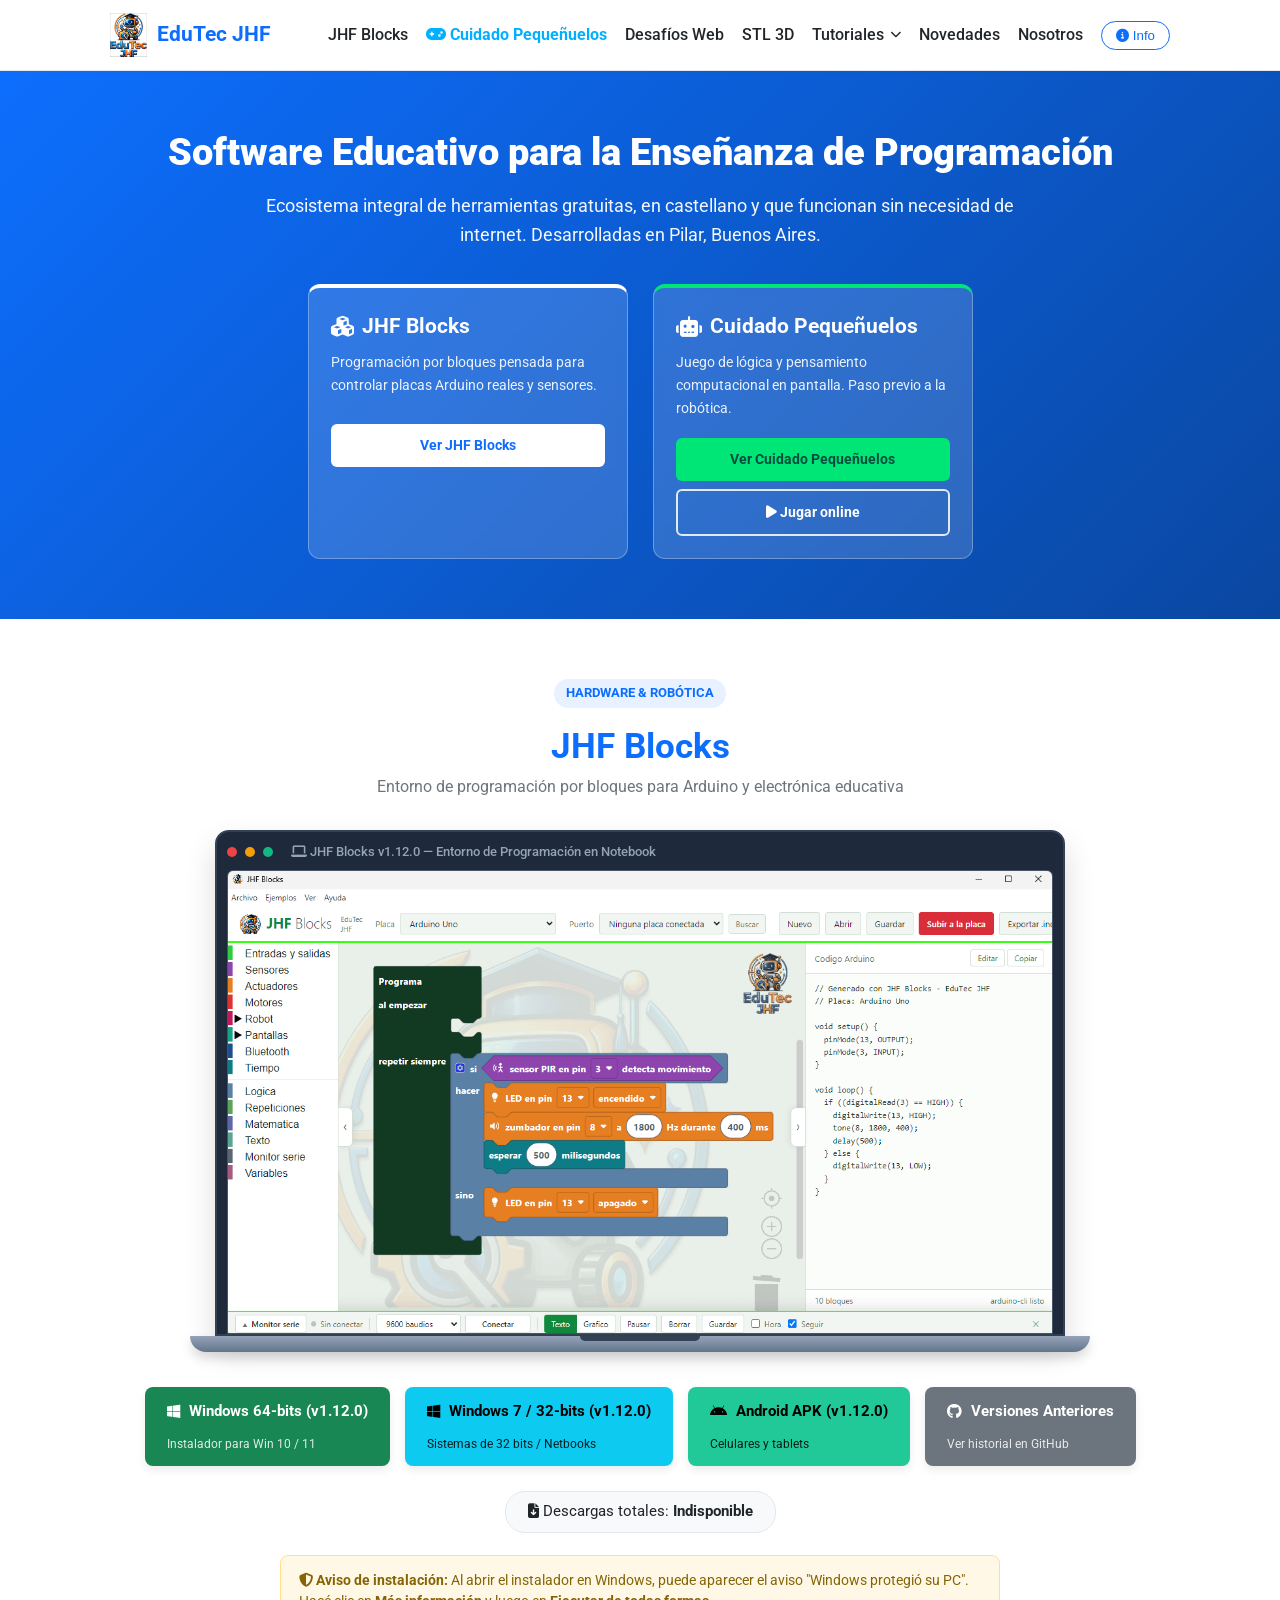
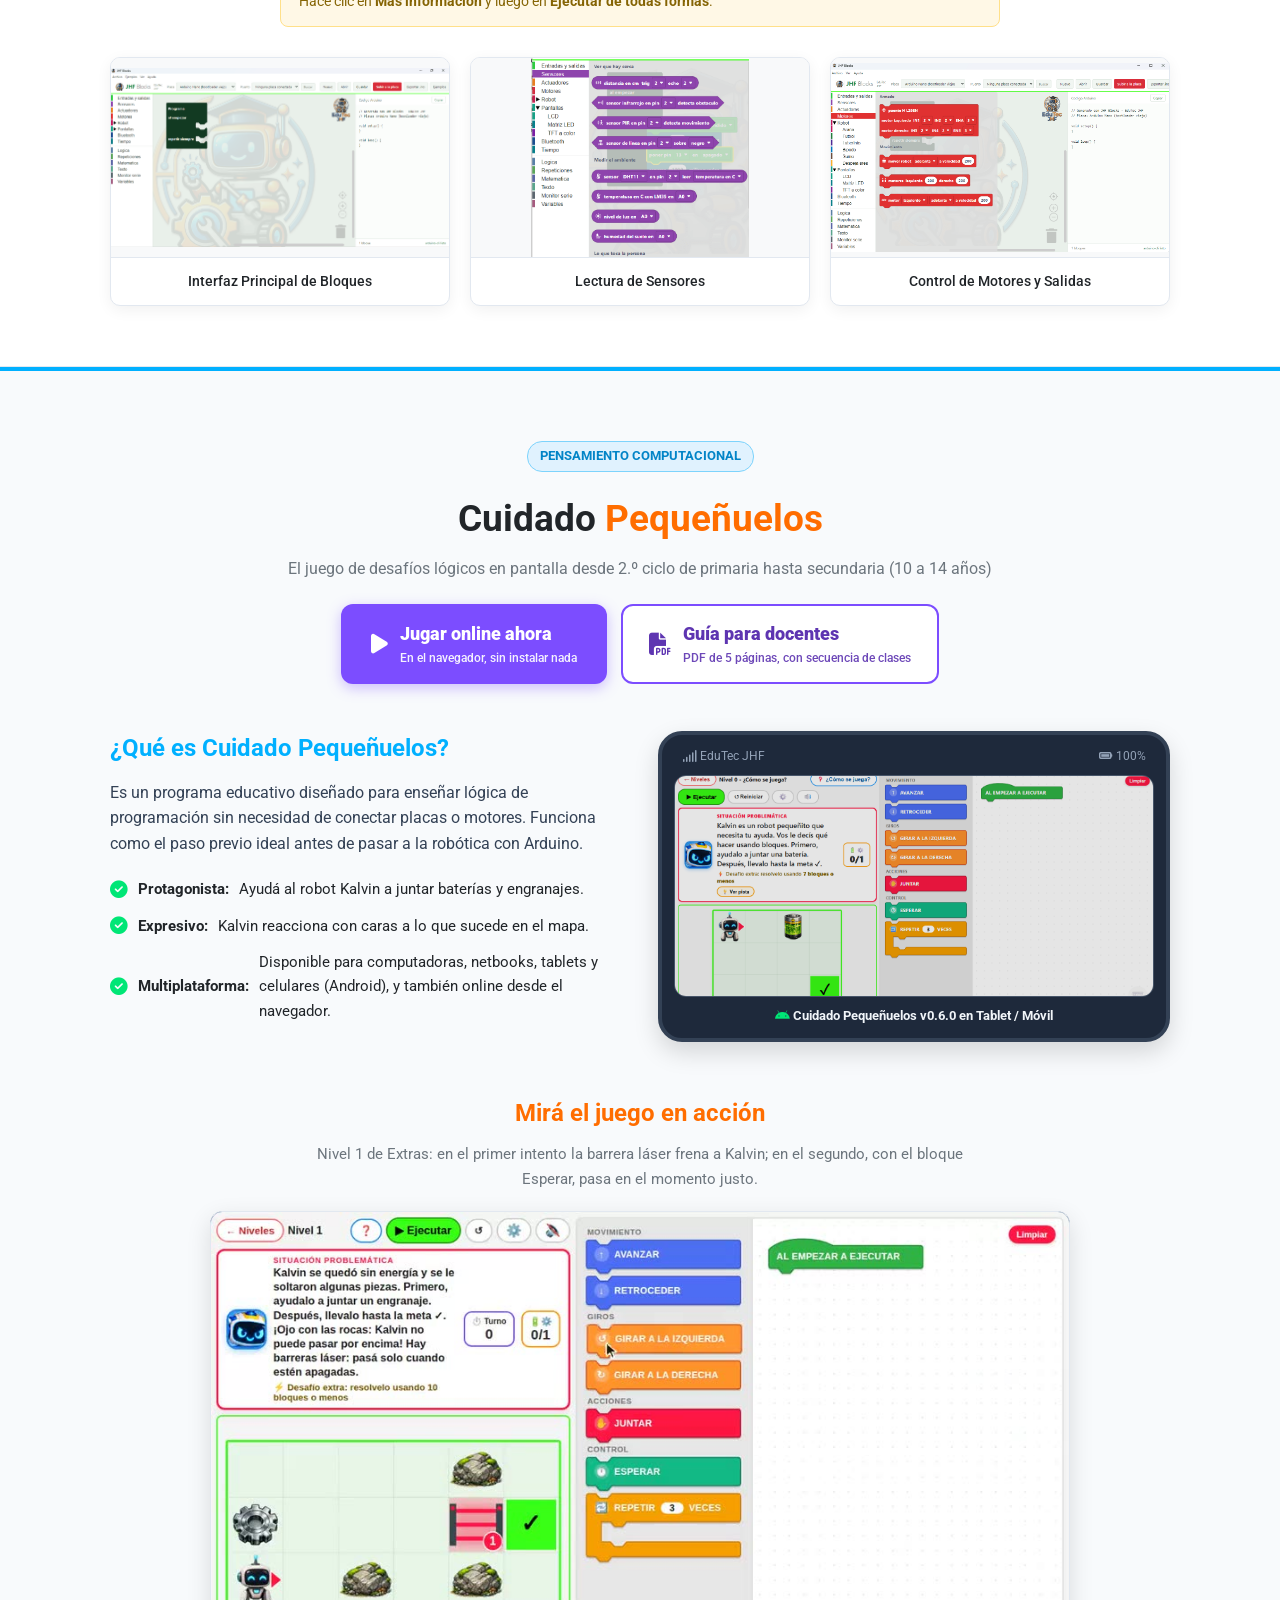
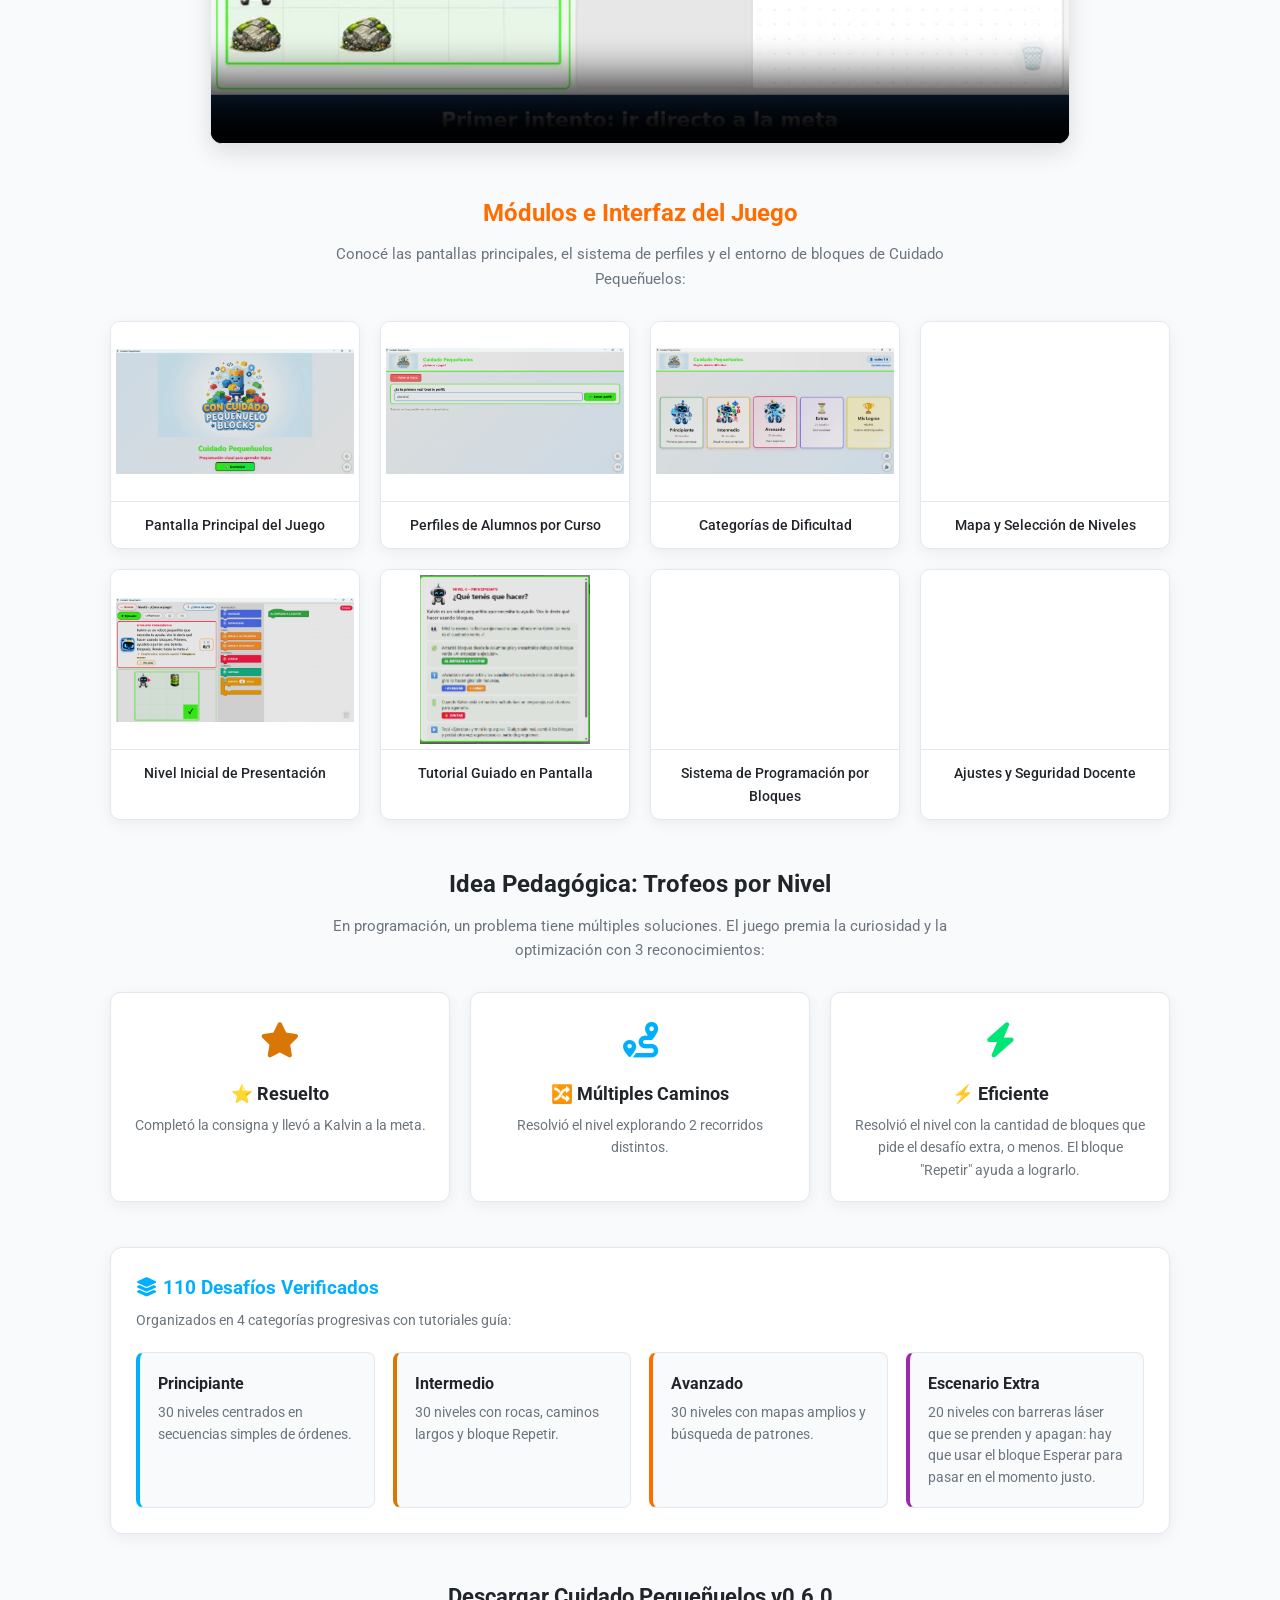
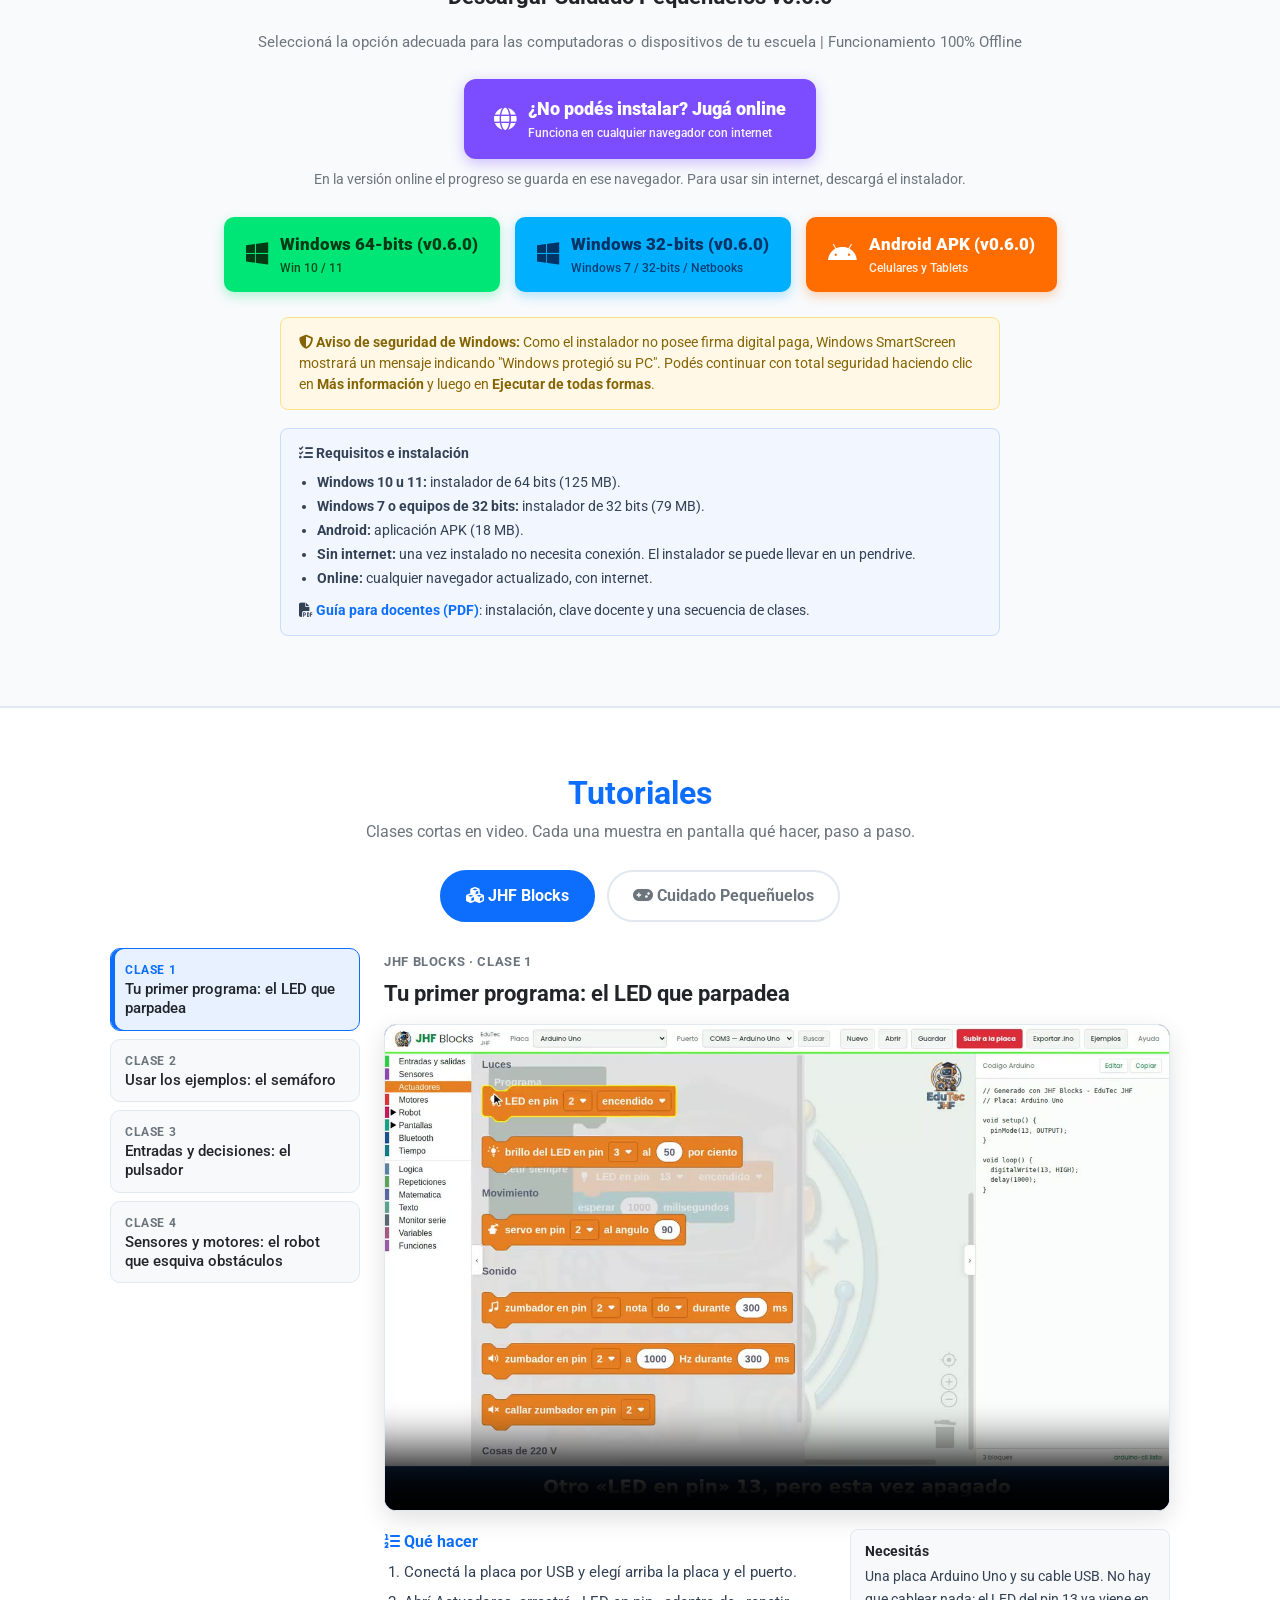
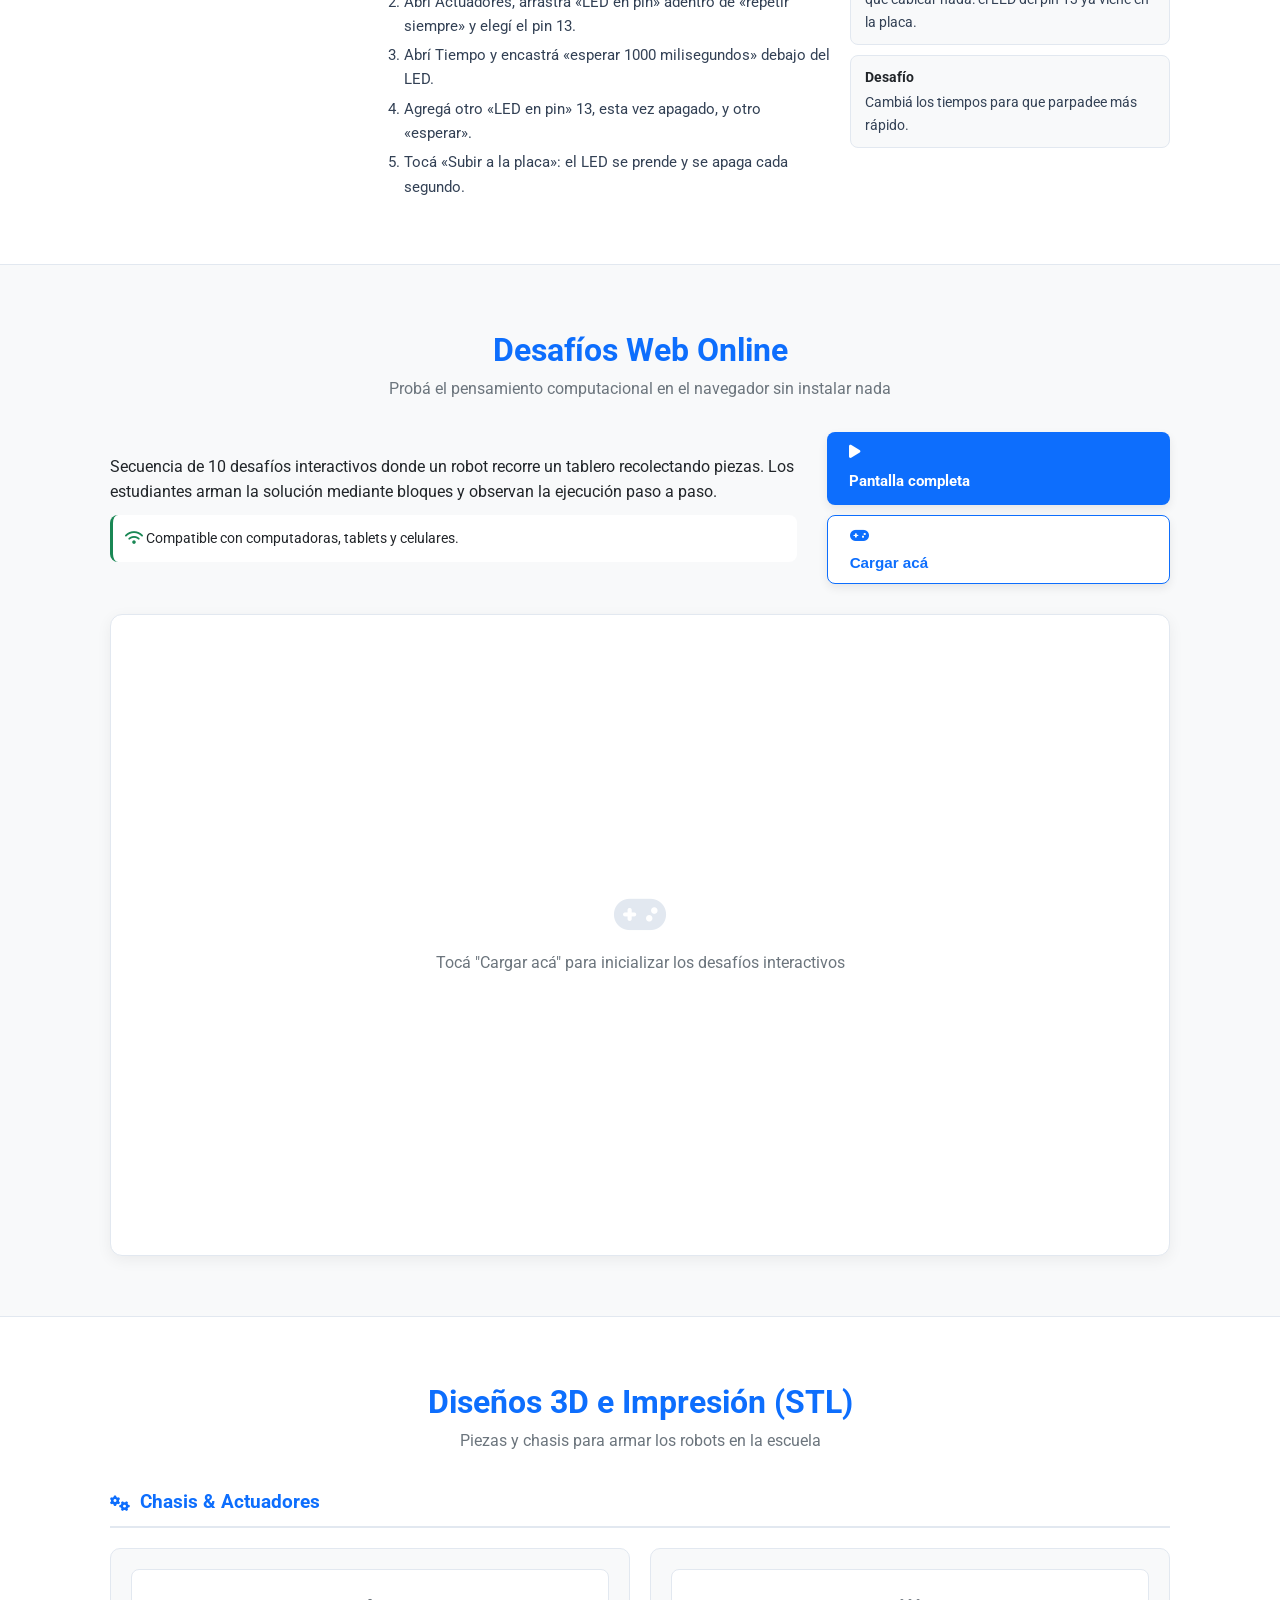
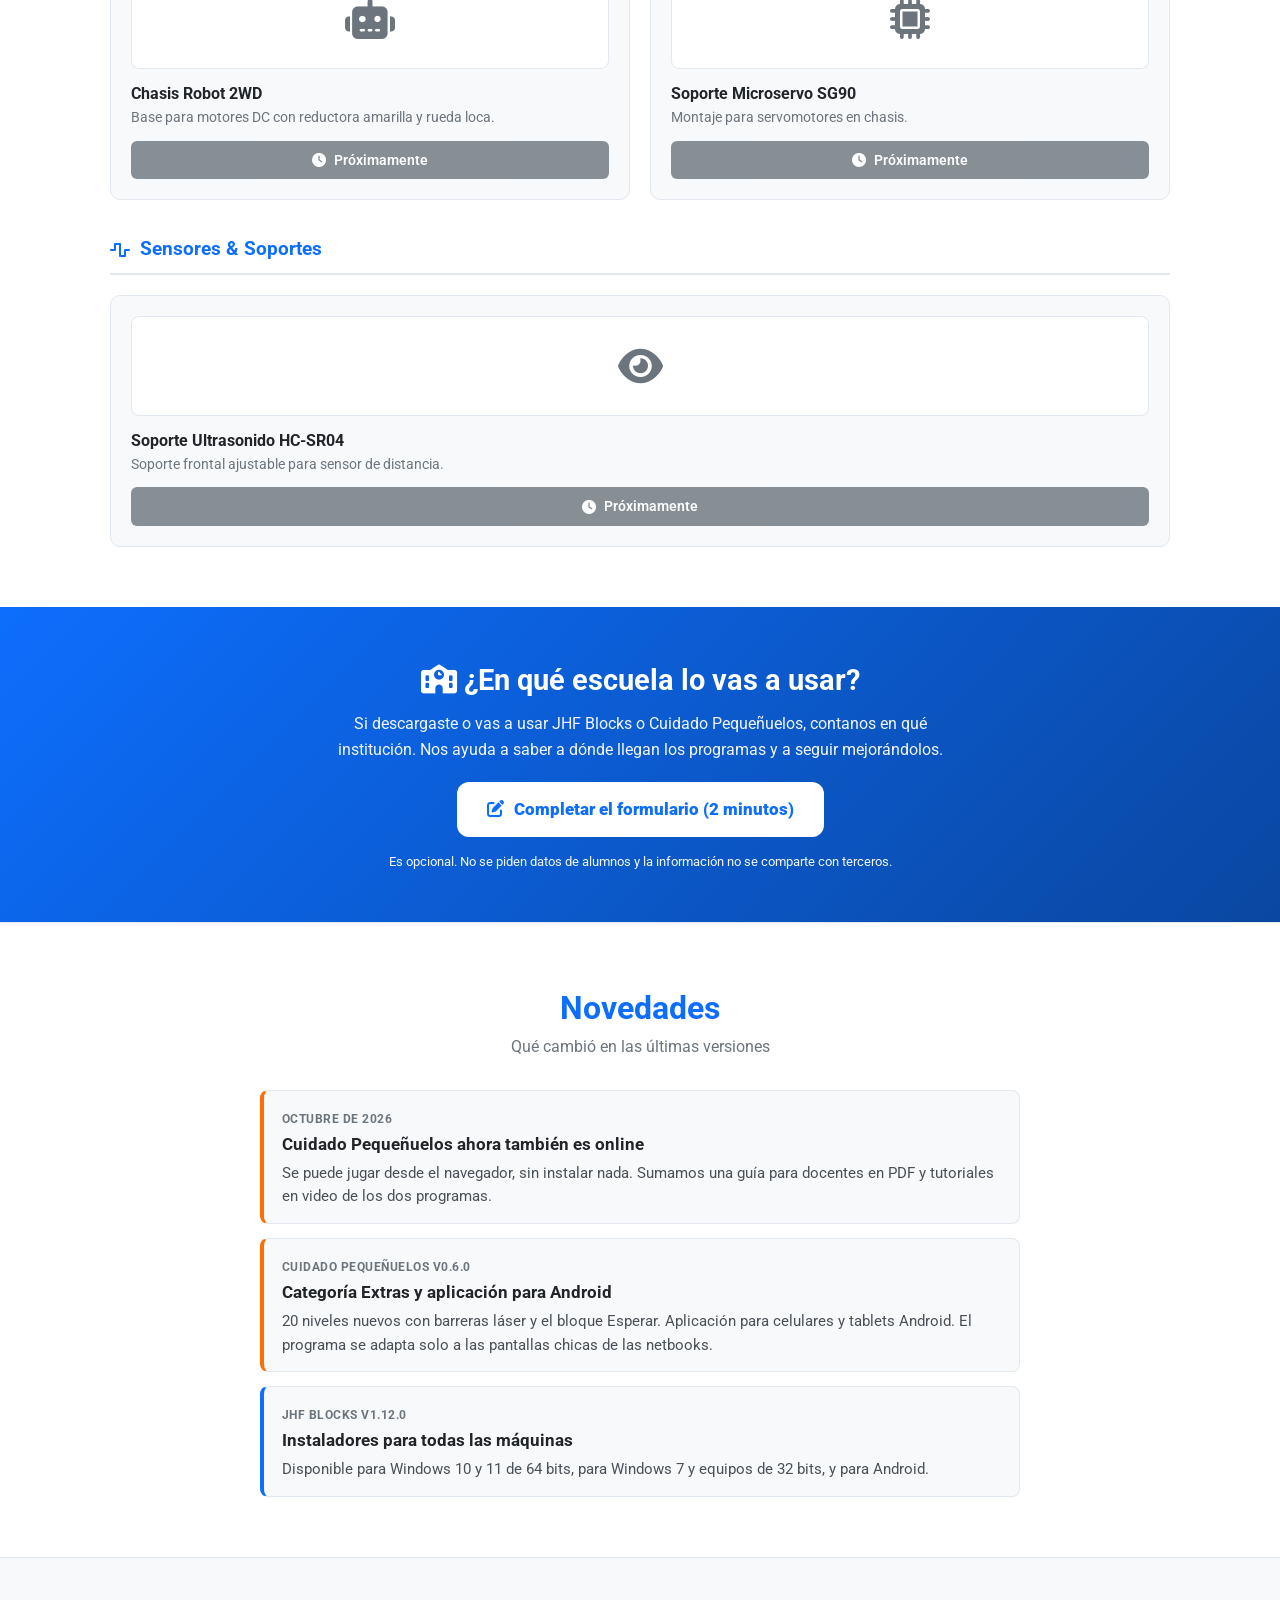
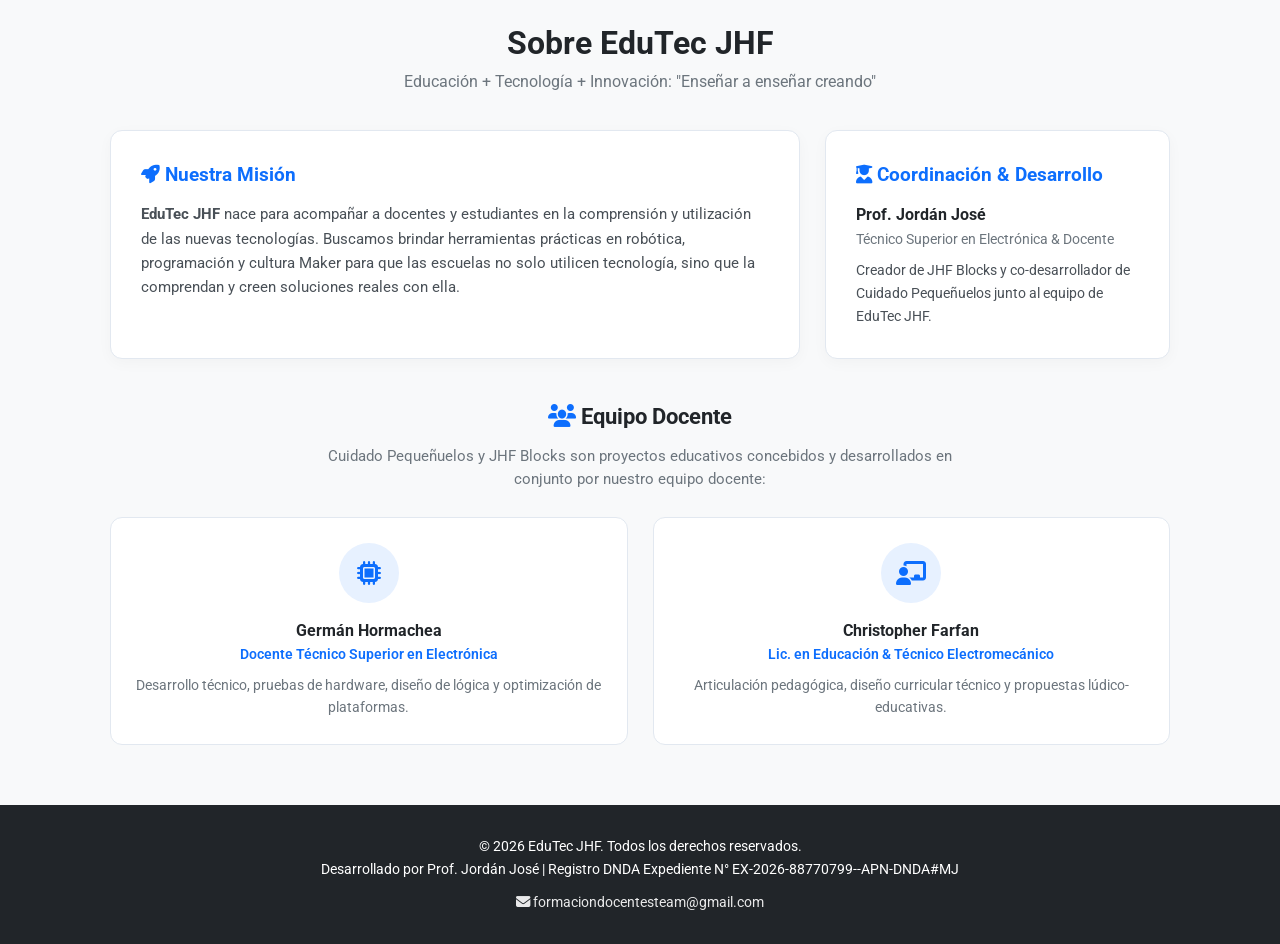
==== commit d7d329b8: "Add files via upload" ====
--- a/index.html
+++ b/index.html
@@ -122,6 +122,8 @@
       font-size: 1.6rem;
       color: var(--dark);
       cursor: pointer;
+      padding: 8px;
+      line-height: 0;
     }
 
     .nav-links {
@@ -994,6 +996,67 @@
       color: #495057;
     }
 
+    /* FORMULARIO DE INSTITUCIONES */
+    .contanos-section {
+      padding: 50px 0;
+      background: linear-gradient(135deg, #0d6efd 0%, #0a47a1 100%);
+      color: var(--white);
+      text-align: center;
+    }
+
+    .contanos-section h2 {
+      font-size: 1.8rem;
+      margin-bottom: 8px;
+    }
+
+    .contanos-section p {
+      max-width: 640px;
+      margin: 0 auto 20px auto;
+      opacity: 0.95;
+    }
+
+    .btn-contanos {
+      display: inline-flex;
+      align-items: center;
+      gap: 10px;
+      padding: 14px 30px;
+      border-radius: 12px;
+      background: var(--white);
+      color: var(--primary);
+      font-weight: 900;
+      font-size: 1.05rem;
+      transition: all 0.2s;
+    }
+
+    .btn-contanos:hover {
+      transform: translateY(-2px);
+      box-shadow: 0 8px 20px rgba(0, 0, 0, 0.25);
+    }
+
+    .contanos-nota {
+      font-size: 0.82rem;
+      opacity: 0.85;
+      margin-top: 14px !important;
+      margin-bottom: 0 !important;
+    }
+
+    .aviso-contanos {
+      max-width: 720px;
+      margin: 18px auto 0 auto;
+      background: #e7f1ff;
+      border: 1px solid #b6d4fe;
+      color: #084298;
+      border-radius: 8px;
+      padding: 12px 18px;
+      font-size: 0.92rem;
+      text-align: center;
+    }
+
+    .aviso-contanos a {
+      font-weight: 700;
+      text-decoration: underline;
+    }
+
     /* SECCIÓN TUTORIALES */
     .tutoriales-section {
       padding: 60px 0;
@@ -1403,7 +1466,7 @@
           <span>EduTec JHF</span>
         </div>
         <button class="menu-toggle" id="menuToggle" aria-label="Abrir Menú">
-          <i class="fas fa-bars"></i>
+          <svg width="26" height="26" viewBox="0 0 24 24" aria-hidden="true" style="display: block;"><path d="M3 6h18M3 12h18M3 18h18" stroke="currentColor" stroke-width="2.4" stroke-linecap="round"/></svg>
         </button>
         <ul class="nav-links" id="navLinks">
           <li><a href="#jhf-blocks">JHF Blocks</a></li>
@@ -1505,6 +1568,7 @@
 
       <!-- Métricas -->
       <div class="metrics-bar">
+        <span id="visitasCaja" title="Visitas reales a la página, contadas desde octubre de 2026"><i class="fas fa-eye"></i> Visitas: <strong id="visitsCount">...</strong></span>
         <span><i class="fas fa-file-download"></i> Descargas totales: <strong id="downloadsCount">...</strong></span>
       </div>
 
@@ -1886,6 +1950,16 @@
     </div>
   </section>
 
+  <!-- SECCIÓN: FORMULARIO DE INSTITUCIONES (oculta hasta cargar el enlace en FORMULARIO_URL) -->
+  <section id="contanos" class="contanos-section" hidden>
+    <div class="container">
+      <h2><i class="fas fa-school"></i> ¿En qué escuela lo vas a usar?</h2>
+      <p>Si descargaste o vas a usar JHF Blocks o Cuidado Pequeñuelos, contanos en qué institución. Nos ayuda a saber a dónde llegan los programas y a seguir mejorándolos.</p>
+      <a href="#" id="btnContanos" target="_blank" rel="noopener" class="btn-contanos"><i class="fas fa-pen-to-square"></i> Completar el formulario (2 minutos)</a>
+      <p class="contanos-nota">Es opcional. No se piden datos de alumnos y la información no se comparte con terceros.</p>
+    </div>
+  </section>
+
   <!-- SECCIÓN: NOVEDADES -->
   <section id="novedades" class="novedades-section">
     <div class="container">
@@ -2035,6 +2109,32 @@
 
     // Contadores
 
+    // Visitas reales: las guarda un servicio gratuito (Abacus). Cuenta una visita por navegador y por día;
+    // si alguien recarga la página varias veces el mismo día, solo lee el número sin sumar.
+    // Si el servicio no responde, el contador se oculta en vez de mostrar un número inventado.
+    async function contarVisita() {
+      const caja = document.getElementById('visitasCaja');
+      const numero = document.getElementById('visitsCount');
+      if (!caja || !numero) return;
+      const servicio = 'https://abacus.jasoncameron.dev';
+      const clave = 'edutecjhf/jhf-blocks-web';
+      const f = new Date();
+      const hoy = f.getFullYear() + '-' + (f.getMonth() + 1) + '-' + f.getDate();
+      let yaContada = false;
+      try { yaContada = localStorage.getItem('jhf_visita_dia') === hoy; } catch (e) {}
+      try {
+        const respuesta = await fetch(servicio + (yaContada ? '/get/' : '/hit/') + clave);
+        if (!respuesta.ok) throw new Error('sin contador');
+        const datos = await respuesta.json();
+        numero.textContent = Number(datos.value).toLocaleString('es-AR');
+        try { localStorage.setItem('jhf_visita_dia', hoy); } catch (e) {}
+      } catch (error) {
+        caja.style.display = 'none';
+      }
+    }
+
+    document.addEventListener('DOMContentLoaded', contarVisita);
+
     async function obtenerDescargasReales() {
       const downloadsElem = document.getElementById('downloadsCount');
       if (!downloadsElem) return;
@@ -2060,6 +2160,32 @@
     }
 
     document.addEventListener('DOMContentLoaded', obtenerDescargasReales);
+
+    // ---------- FORMULARIO DE INSTITUCIONES ----------
+    // Pegá entre las comillas el enlace del formulario de Google (el que empieza con https://forms.gle/ o https://docs.google.com/forms/).
+    // Mientras esté vacío, la sección y los avisos del formulario no se muestran.
+    const FORMULARIO_URL = 'https://forms.gle/hmas9MXkEFLo2Zqb9';
+
+    (function () {
+      if (!FORMULARIO_URL) return;
+      const seccion = document.getElementById('contanos');
+      const boton = document.getElementById('btnContanos');
+      if (seccion && boton) { boton.href = FORMULARIO_URL; seccion.hidden = false; }
+
+      // Después de tocar una descarga, aparece un aviso debajo de esos botones (no frena la descarga)
+      document.querySelectorAll('.downloads-container').forEach((contenedor) => {
+        contenedor.querySelectorAll('a[href*="/releases/download/"]').forEach((enlace) => {
+          enlace.addEventListener('click', () => {
+            if (contenedor.nextElementSibling && contenedor.nextElementSibling.classList.contains('aviso-contanos')) return;
+            const aviso = document.createElement('div');
+            aviso.className = 'aviso-contanos';
+            aviso.innerHTML = '<i class="fas fa-school"></i> ¡Gracias por descargar! ¿Nos contás en qué escuela lo vas a usar? '
+              + '<a href="' + FORMULARIO_URL + '" target="_blank" rel="noopener">Completar el formulario</a> (2 minutos, opcional).';
+            contenedor.insertAdjacentElement('afterend', aviso);
+          });
+        });
+      });
+    })();
 
     // ---------- TUTORIALES ----------
     // Para sumar una clase: agregá un bloque más en "clases" con su título, su video (sin la extensión) y sus pasos.
